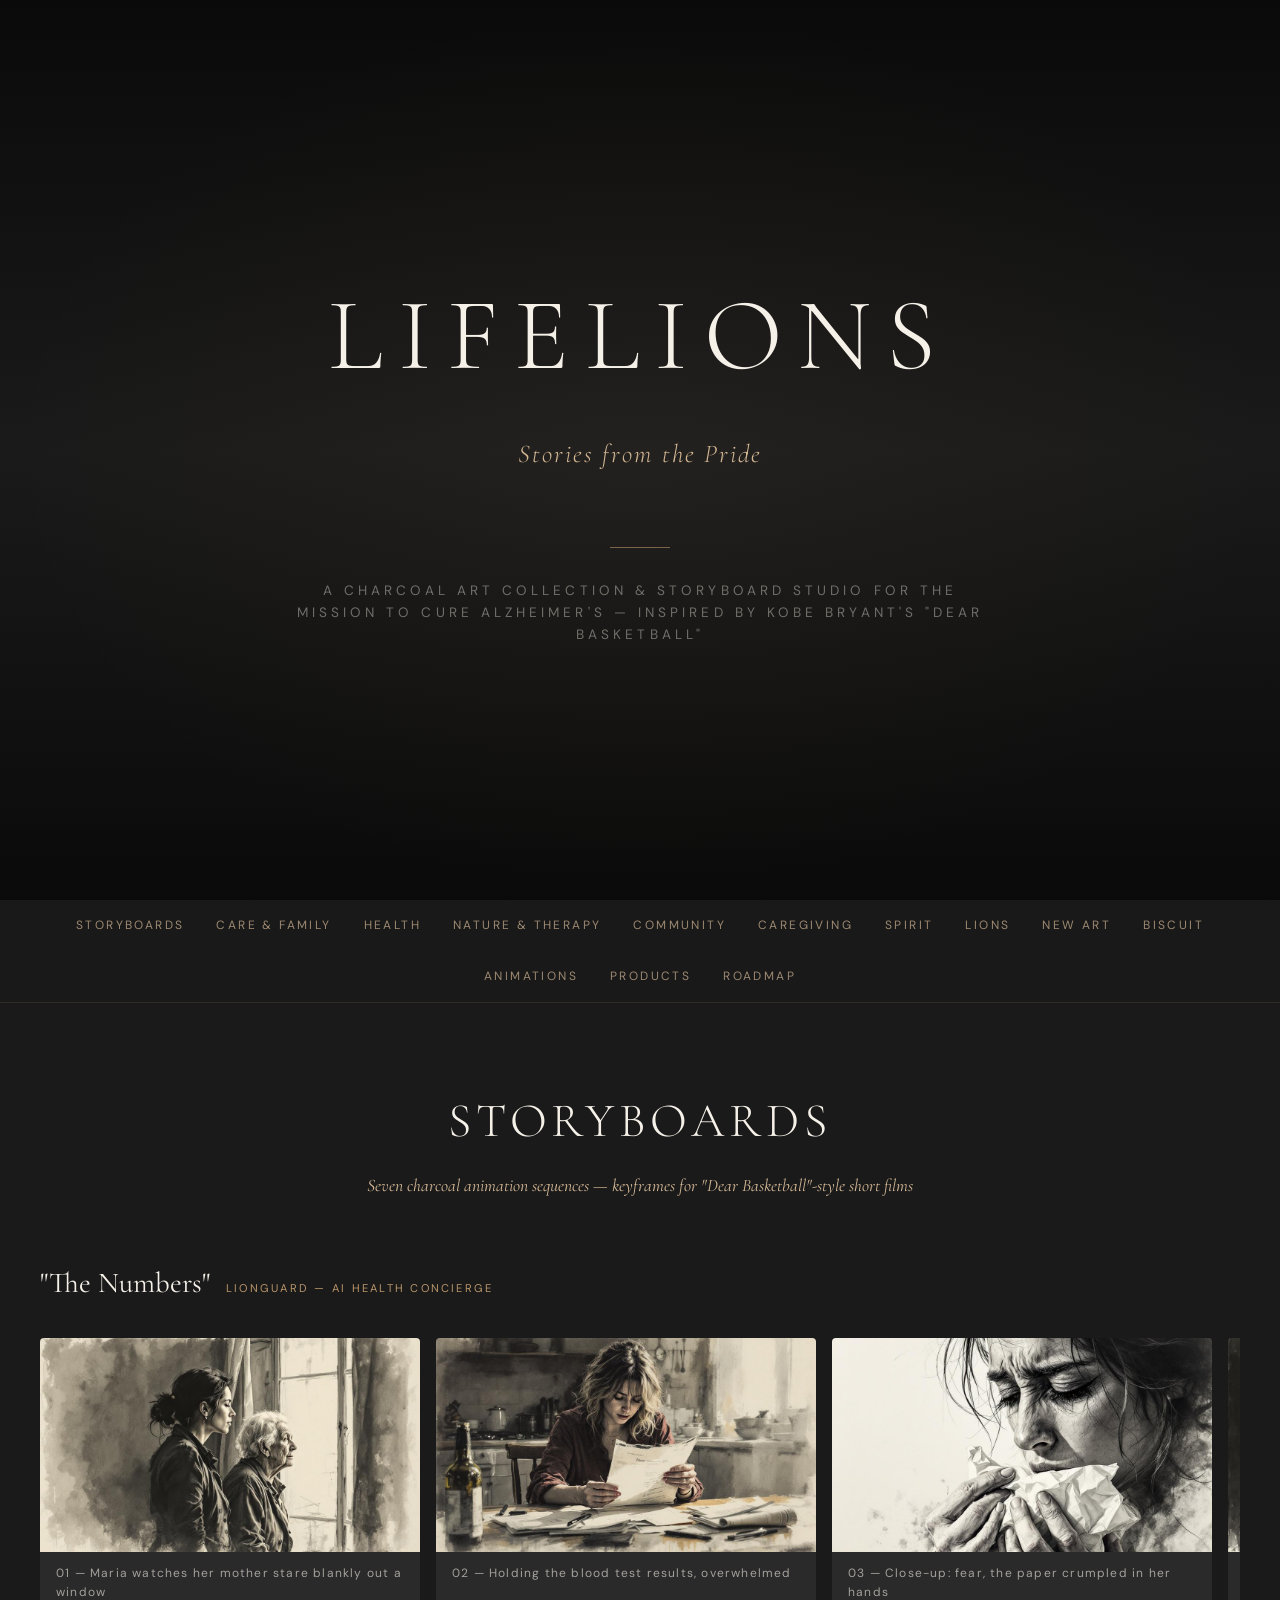
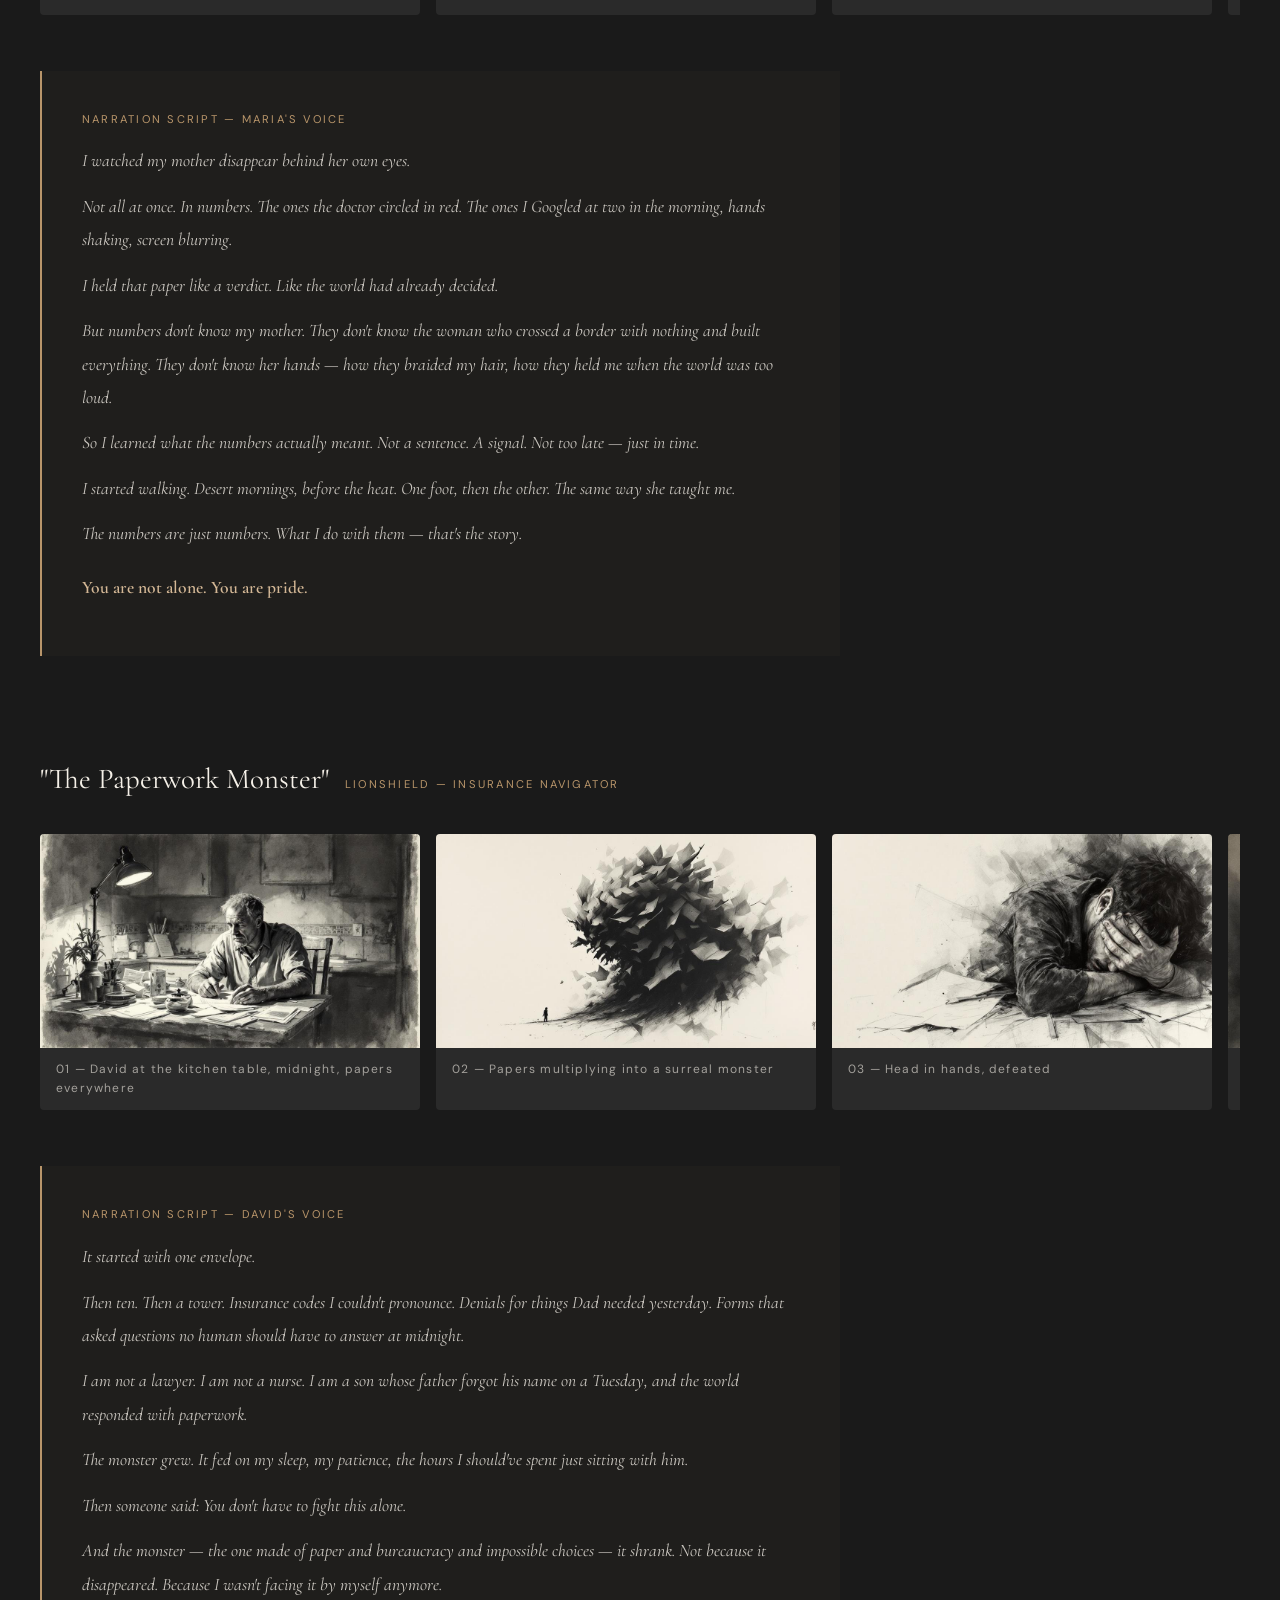
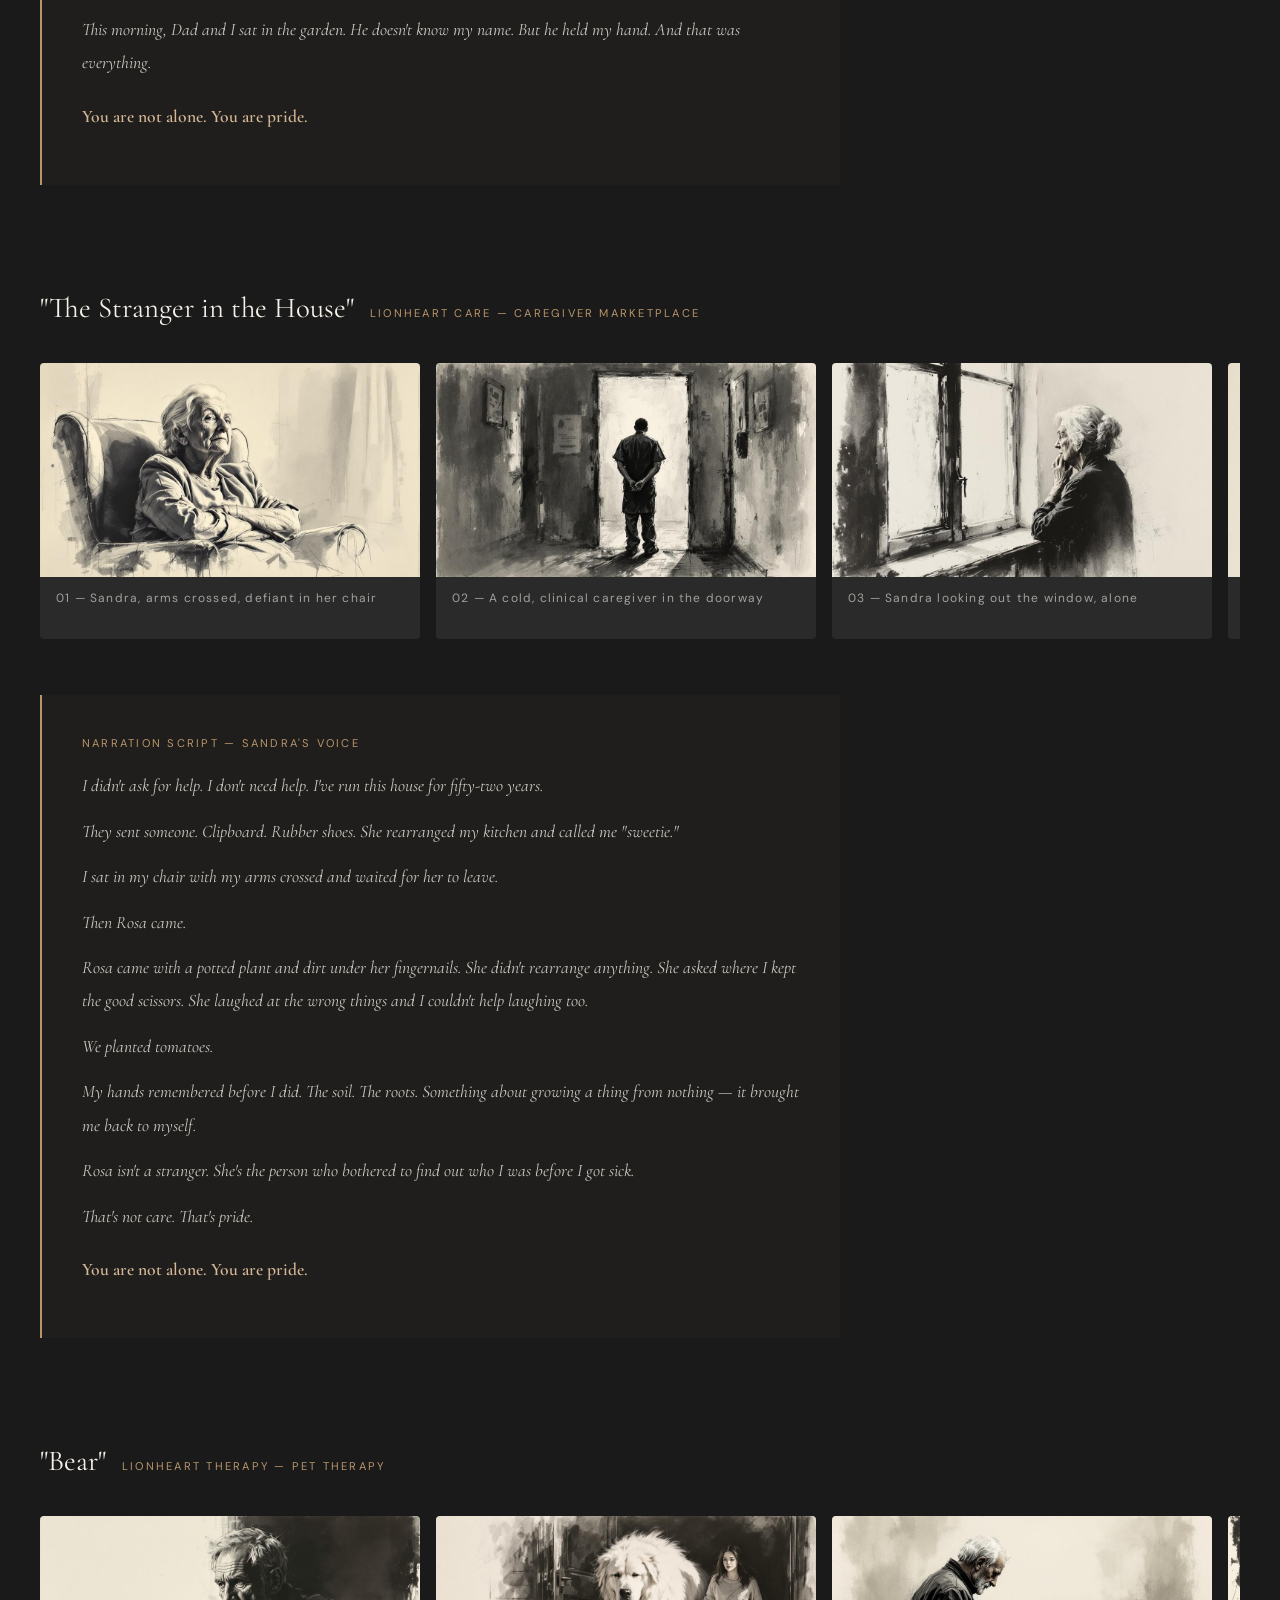
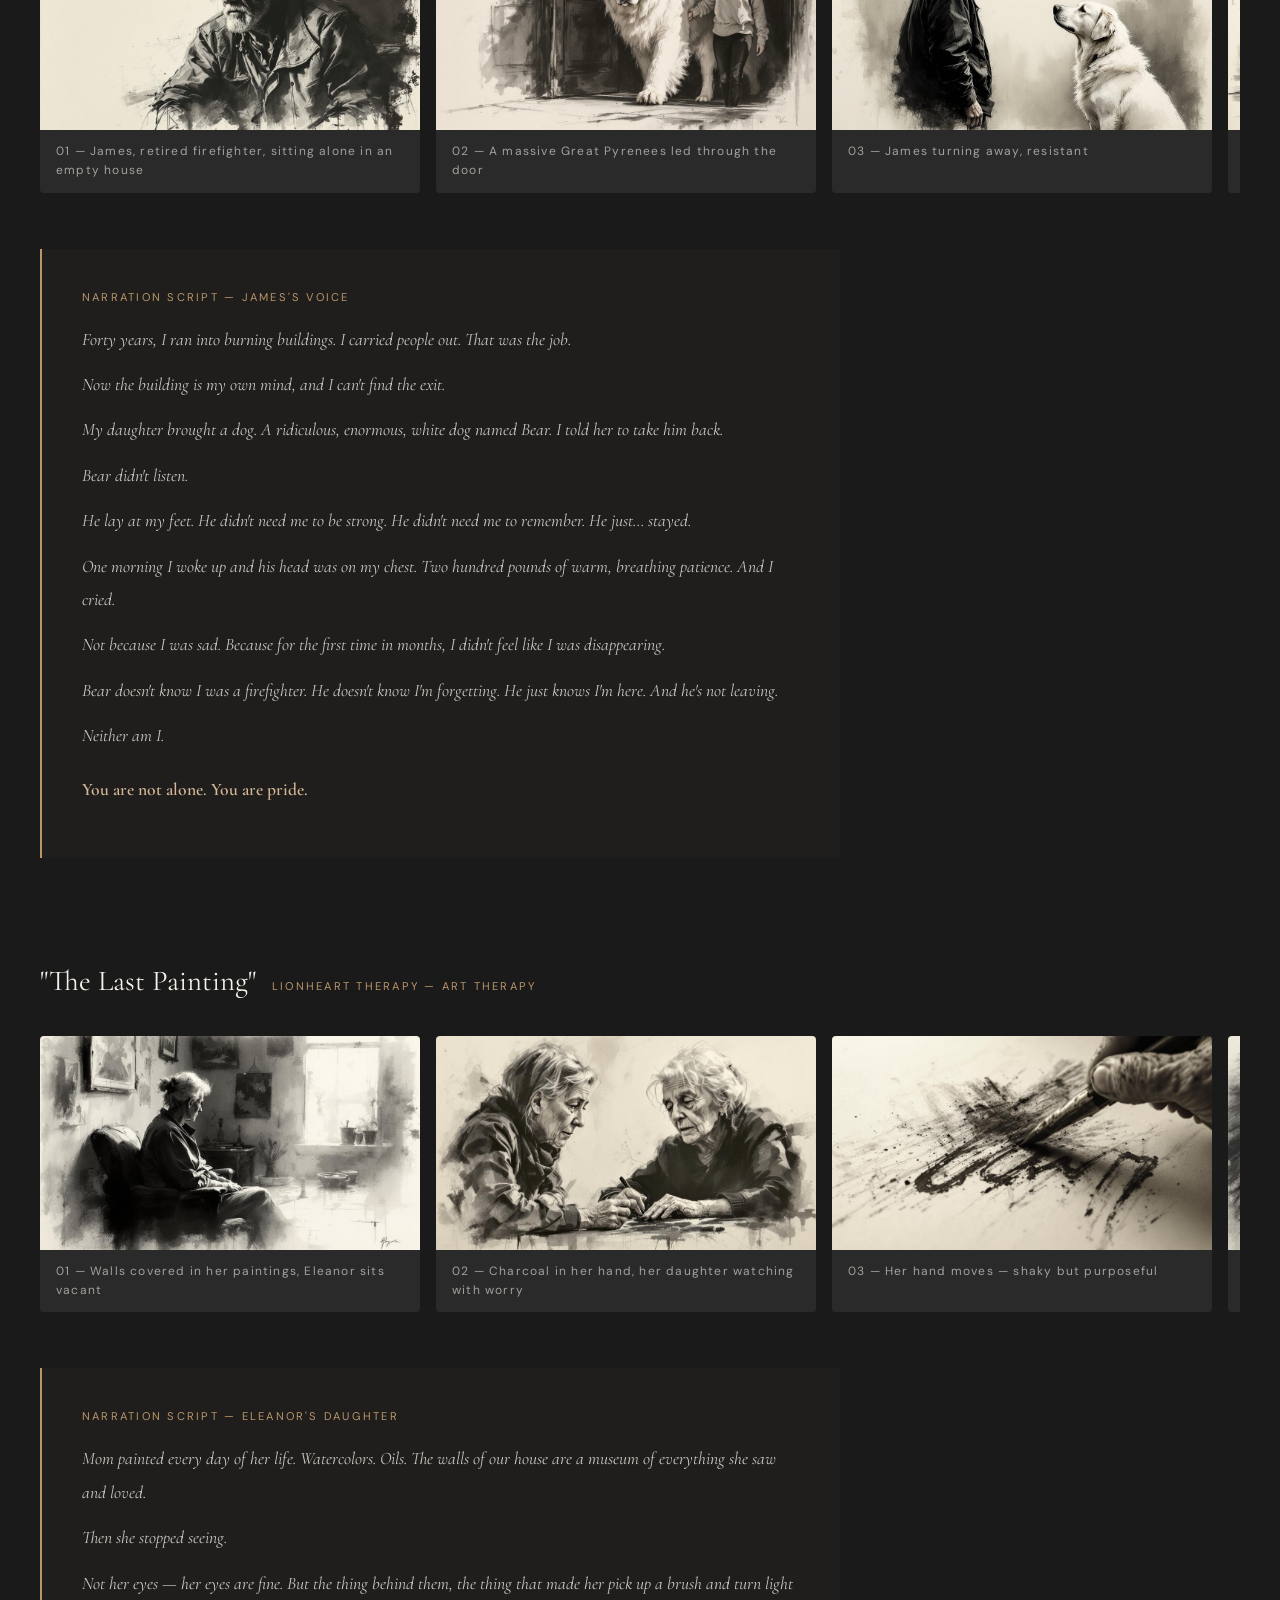
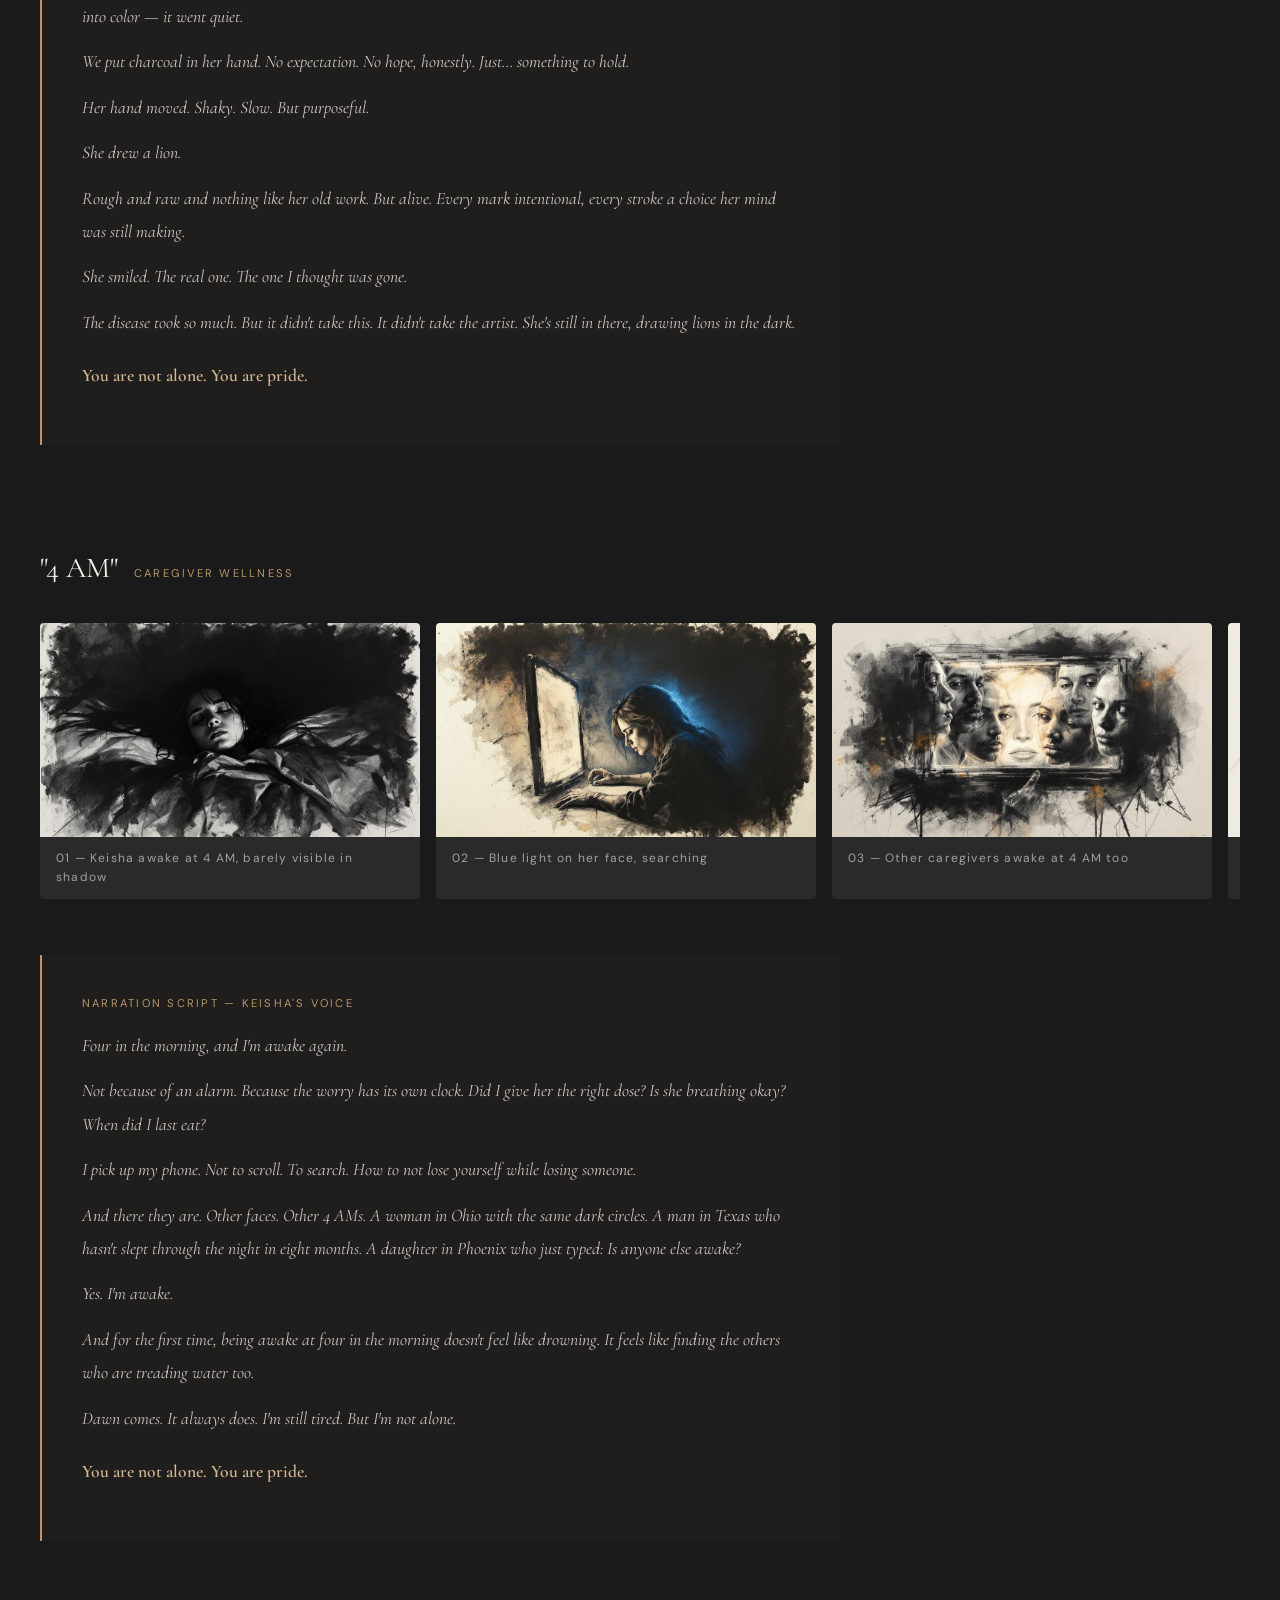
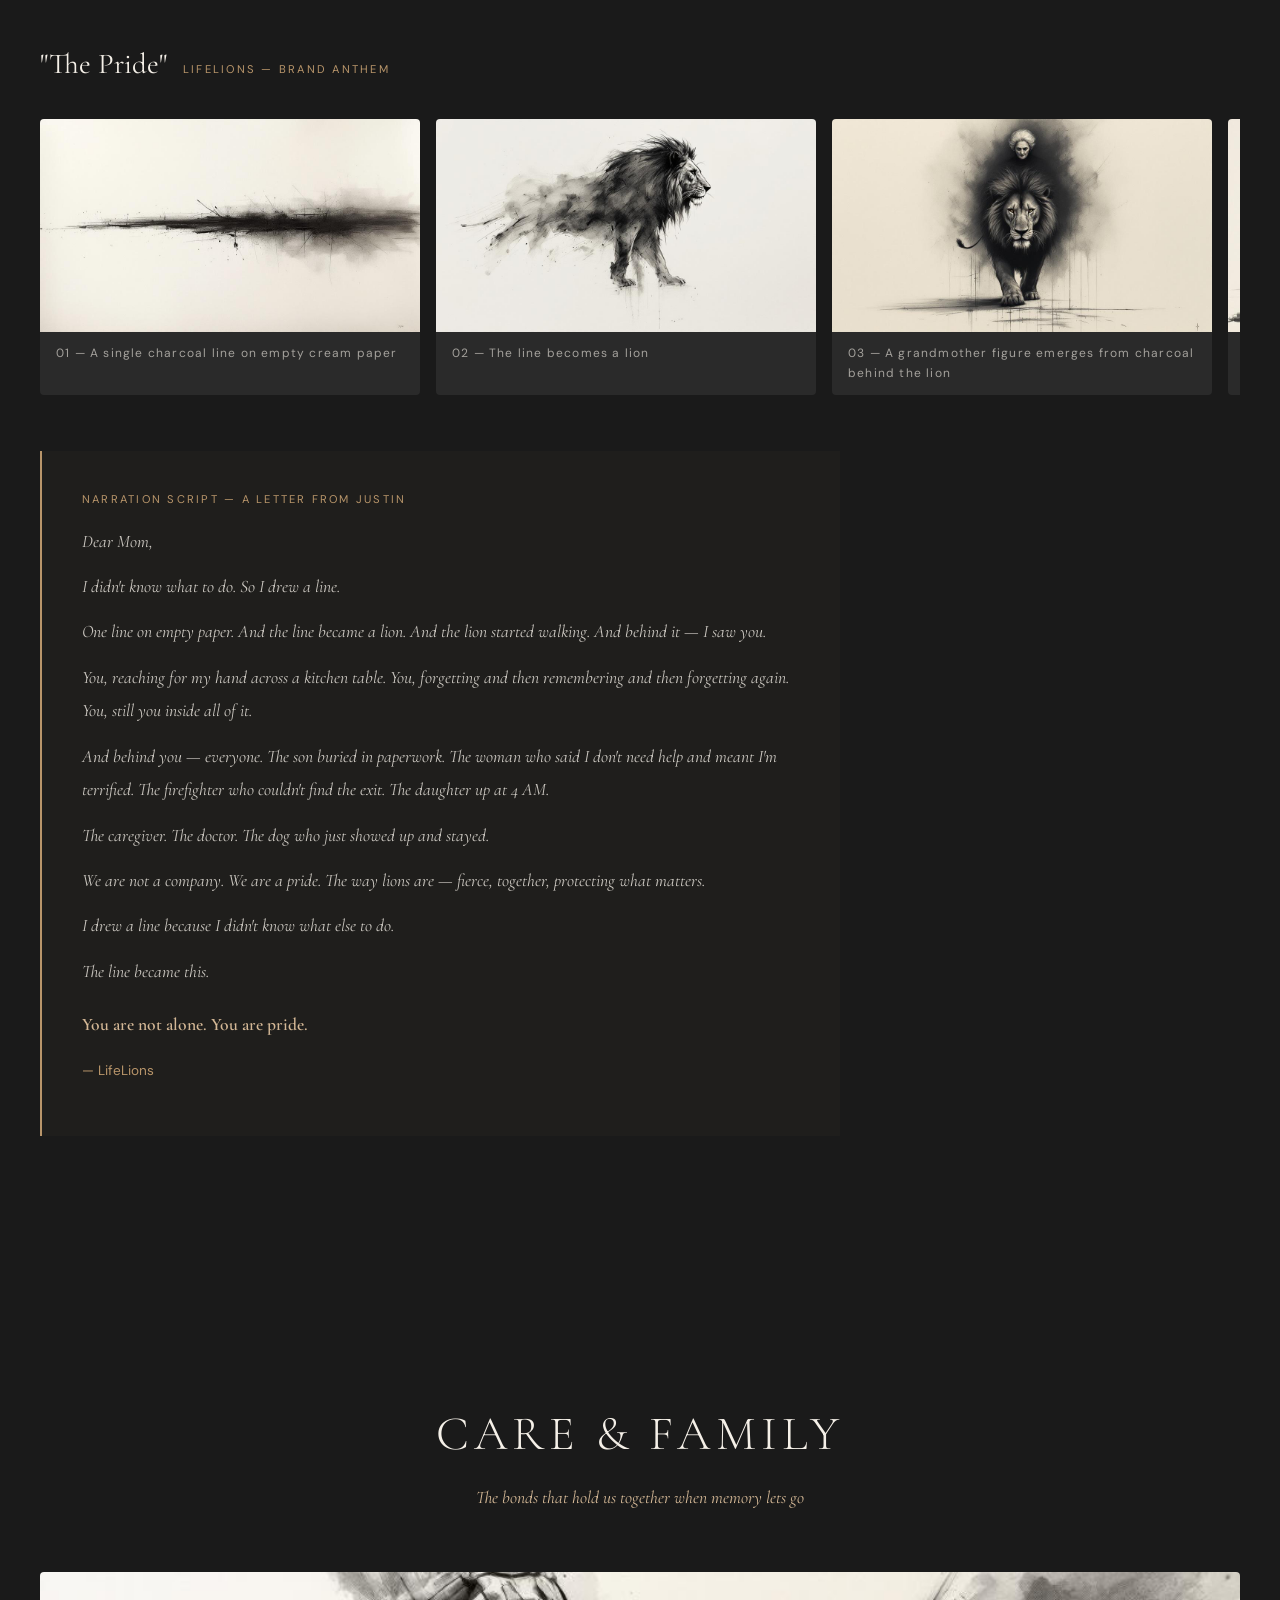
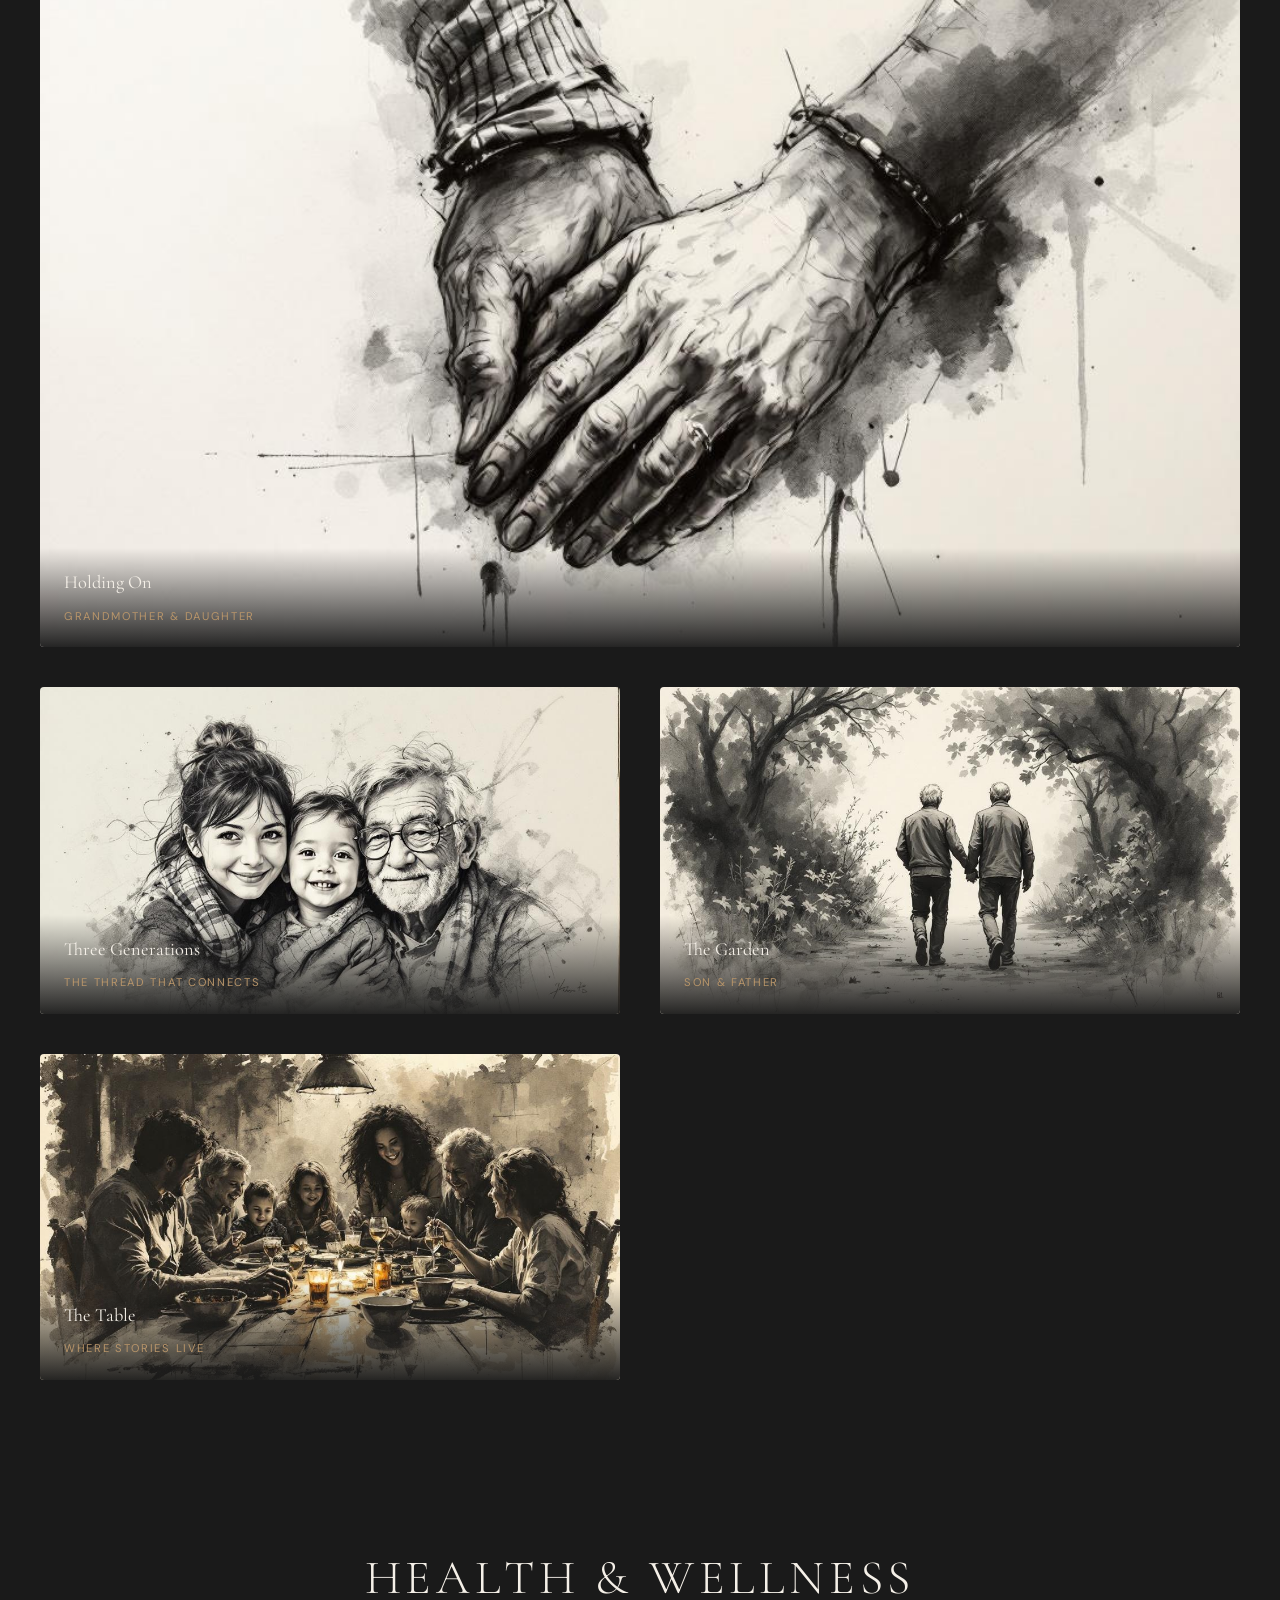
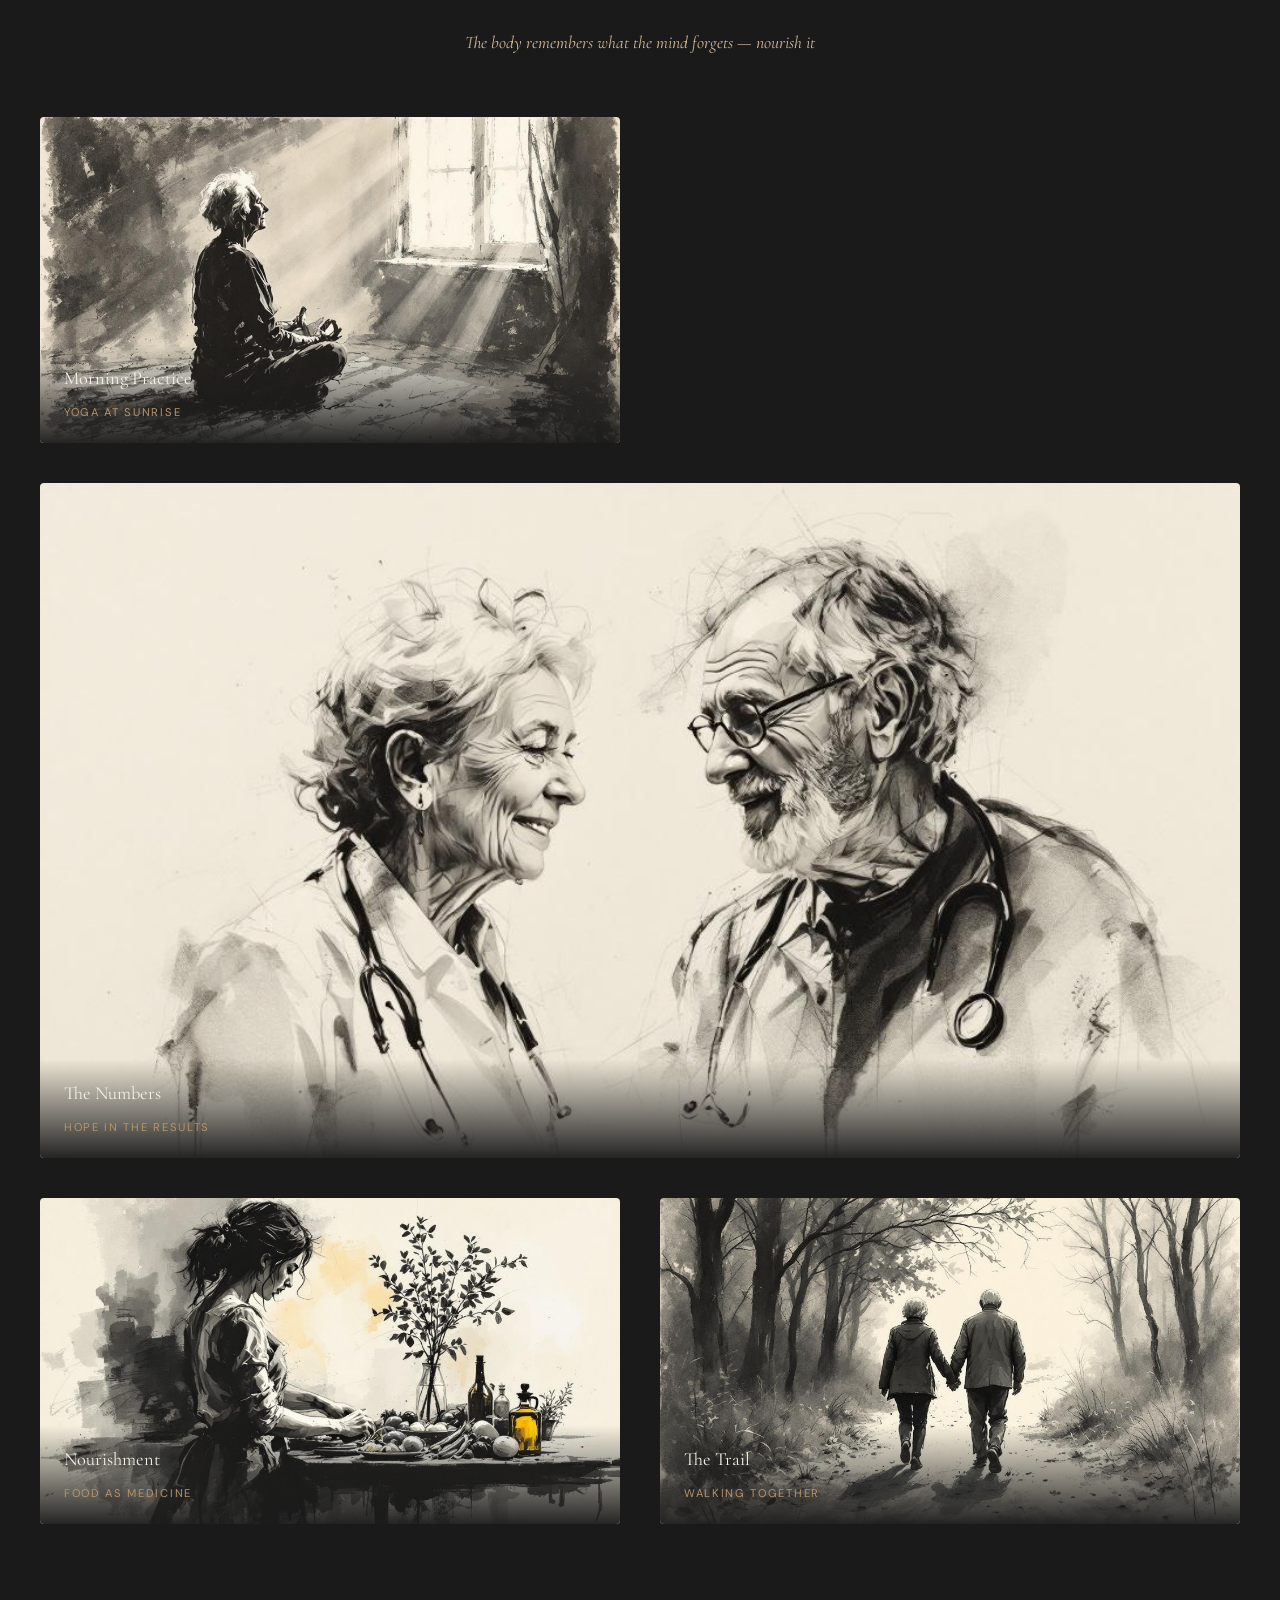
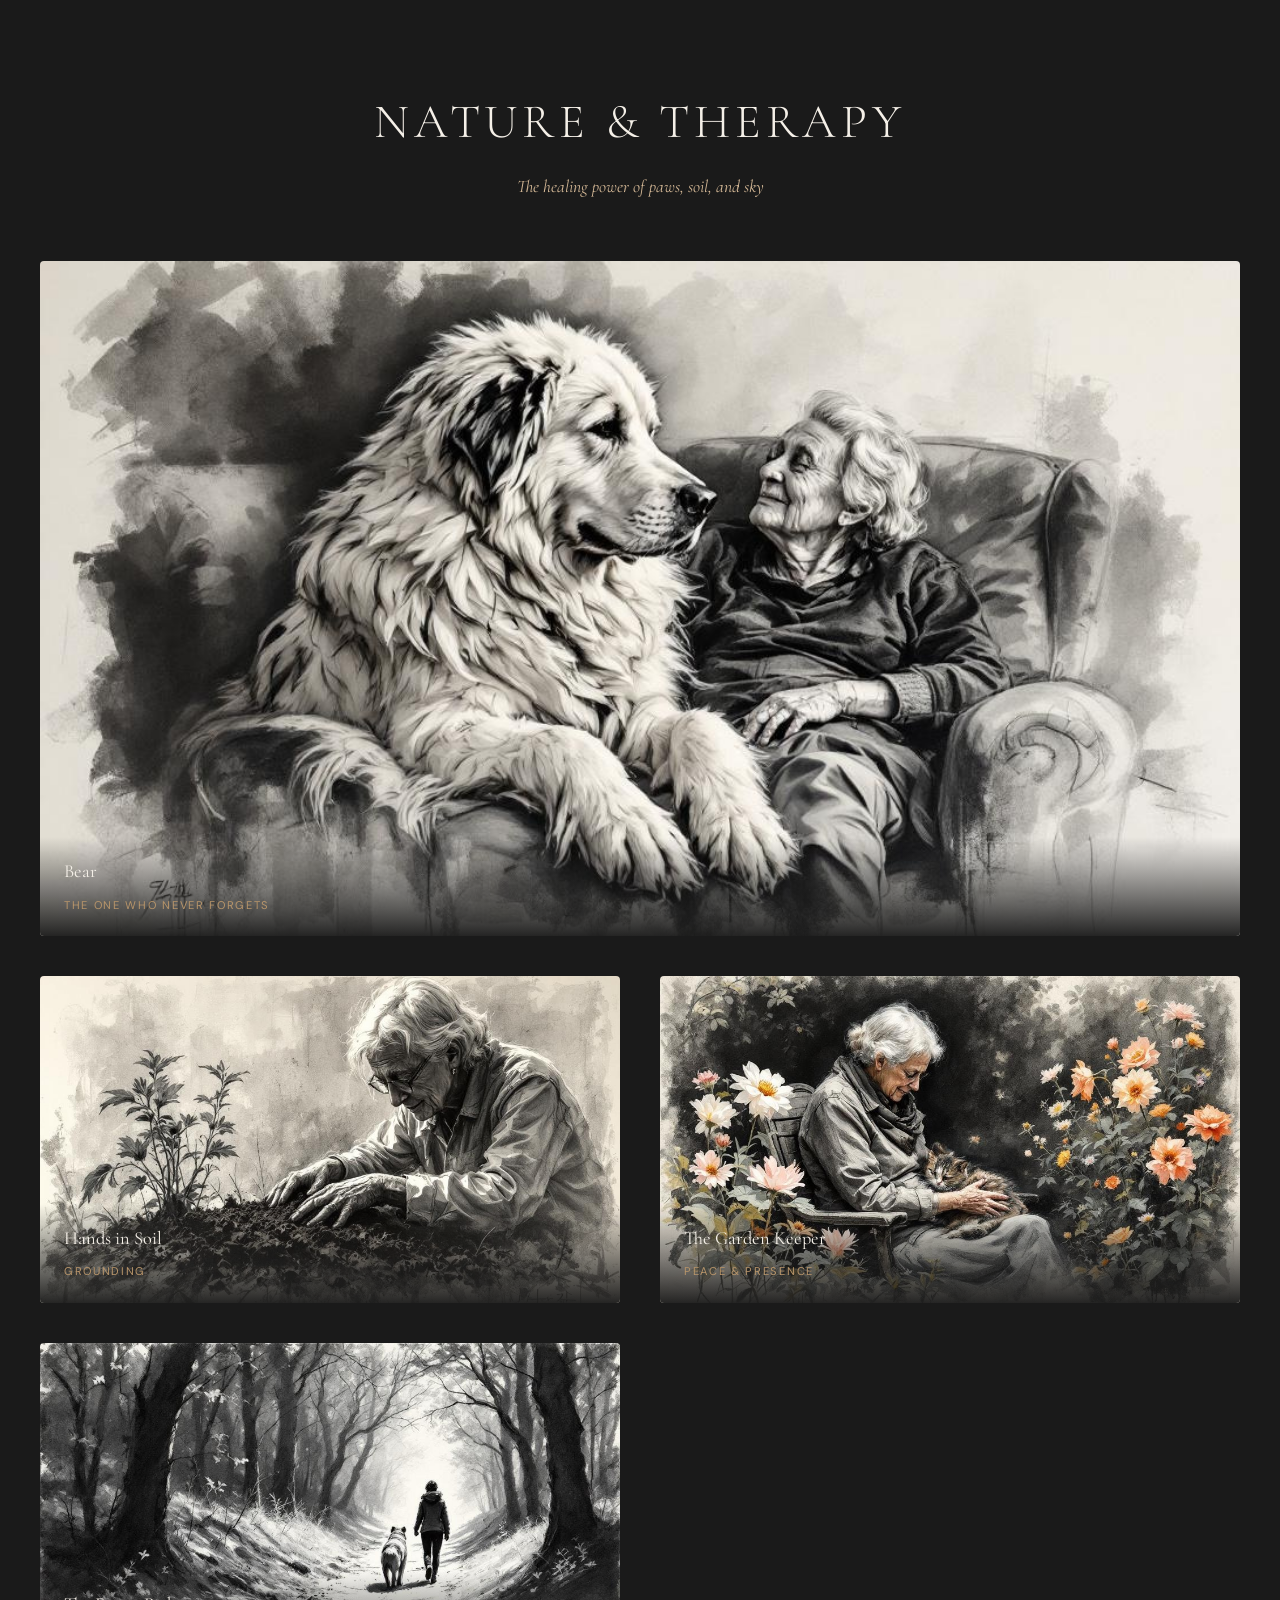
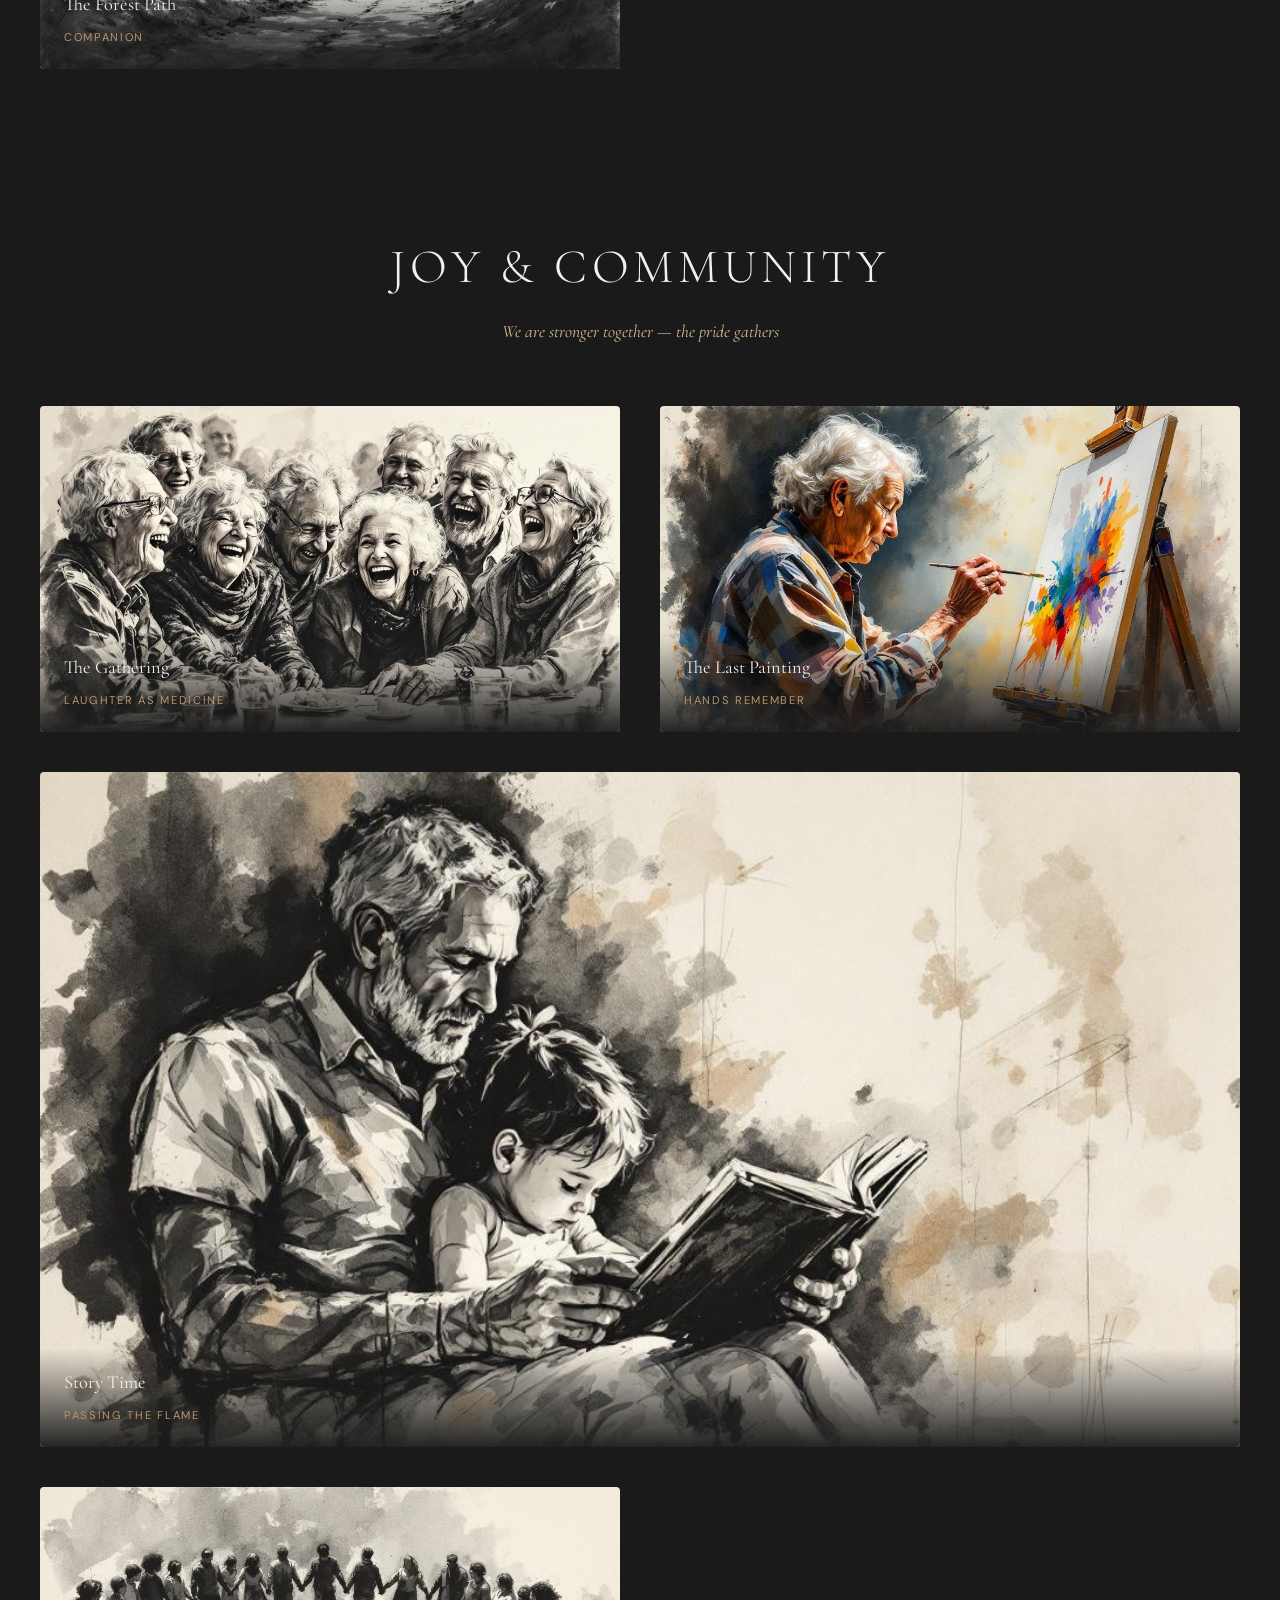
==== gallery.html @ ee052f76 "Add gallery page with charcoal art collection, link from nav as 'Our Story'" ====
<!DOCTYPE html>
<html lang="en">
<head>
<meta charset="UTF-8">
<meta name="viewport" content="width=device-width, initial-scale=1.0">
<title>LifeLions — Charcoal Art Gallery & Storyboards</title>
<link href="https://fonts.googleapis.com/css2?family=Cormorant+Garamond:ital,wght@0,300;0,400;0,600;1,300;1,400&family=DM+Sans:wght@300;400;500;600&display=swap" rel="stylesheet">
<style>
:root {
  --cream: #F5F0E8;
  --charcoal: #2A2A2A;
  --warm-black: #1A1A1A;
  --gold: #B8956A;
  --gold-light: #D4B896;
  --paper: #FAF6F0;
}

* { margin: 0; padding: 0; box-sizing: border-box; }

body {
  background: var(--warm-black);
  color: var(--cream);
  font-family: 'DM Sans', sans-serif;
  line-height: 1.6;
}

/* HERO */
.hero {
  min-height: 100vh;
  display: flex;
  flex-direction: column;
  justify-content: center;
  align-items: center;
  text-align: center;
  padding: 60px 40px;
  background: linear-gradient(180deg, #0A0A0A 0%, #1A1A1A 50%, #0A0A0A 100%);
  position: relative;
}

.hero::before {
  content: '';
  position: absolute;
  top: 0; left: 0; right: 0; bottom: 0;
  background: radial-gradient(ellipse at center, rgba(184,149,106,0.06) 0%, transparent 70%);
}

.hero h1 {
  font-family: 'Cormorant Garamond', serif;
  font-weight: 300;
  font-size: clamp(3rem, 8vw, 7rem);
  letter-spacing: 0.15em;
  text-transform: uppercase;
  color: var(--cream);
  margin-bottom: 16px;
  position: relative;
}

.hero .subtitle {
  font-family: 'Cormorant Garamond', serif;
  font-weight: 300;
  font-style: italic;
  font-size: clamp(1.1rem, 2.5vw, 1.6rem);
  color: var(--gold-light);
  letter-spacing: 0.08em;
  margin-bottom: 40px;
}

.hero .tagline {
  font-size: 0.85rem;
  letter-spacing: 0.3em;
  text-transform: uppercase;
  color: rgba(245,240,232,0.4);
  max-width: 700px;
}

.divider {
  width: 60px;
  height: 1px;
  background: var(--gold);
  margin: 32px auto;
  opacity: 0.6;
}

/* NAVIGATION */
nav {
  position: sticky;
  top: 0;
  z-index: 100;
  background: rgba(26,26,26,0.95);
  backdrop-filter: blur(12px);
  border-bottom: 1px solid rgba(184,149,106,0.15);
  padding: 16px 40px;
  display: flex;
  justify-content: center;
  gap: 32px;
  flex-wrap: wrap;
}

nav a {
  color: var(--gold-light);
  text-decoration: none;
  font-size: 0.75rem;
  letter-spacing: 0.2em;
  text-transform: uppercase;
  opacity: 0.7;
  transition: opacity 0.3s;
}

nav a:hover { opacity: 1; }

/* SECTIONS */
.section {
  padding: 80px 40px;
  max-width: 1400px;
  margin: 0 auto;
}

.section-header {
  text-align: center;
  margin-bottom: 60px;
}

.section-header h2 {
  font-family: 'Cormorant Garamond', serif;
  font-weight: 300;
  font-size: clamp(1.8rem, 4vw, 3rem);
  letter-spacing: 0.1em;
  text-transform: uppercase;
  color: var(--cream);
  margin-bottom: 12px;
}

.section-header p {
  font-family: 'Cormorant Garamond', serif;
  font-style: italic;
  font-size: 1.1rem;
  color: var(--gold-light);
  max-width: 600px;
  margin: 0 auto;
}

/* GALLERY GRID */
.gallery {
  display: grid;
  grid-template-columns: repeat(auto-fill, minmax(400px, 1fr));
  gap: 40px;
}

.gallery-item {
  position: relative;
  overflow: hidden;
  border-radius: 4px;
  background: var(--charcoal);
  transition: transform 0.4s ease;
  cursor: pointer;
}

.gallery-item:hover { transform: scale(1.02); }

.gallery-item img {
  width: 100%;
  display: block;
  transition: opacity 0.4s;
}

.gallery-item .caption {
  padding: 20px 24px;
  background: linear-gradient(180deg, transparent 0%, rgba(26,26,26,0.95) 100%);
  position: absolute;
  bottom: 0;
  left: 0;
  right: 0;
}

.gallery-item .caption h3 {
  font-family: 'Cormorant Garamond', serif;
  font-weight: 400;
  font-size: 1.15rem;
  color: var(--cream);
  margin-bottom: 4px;
}

.gallery-item .caption span {
  font-size: 0.7rem;
  letter-spacing: 0.15em;
  text-transform: uppercase;
  color: var(--gold);
}

.gallery-featured { grid-column: span 2; }

@media (max-width: 900px) {
  .gallery { grid-template-columns: 1fr; }
  .gallery-featured { grid-column: span 1; }
}

/* STORYBOARD SECTION */
.storyboard {
  margin-bottom: 100px;
}

.storyboard-title {
  display: flex;
  align-items: baseline;
  gap: 16px;
  margin-bottom: 8px;
}

.storyboard-title h3 {
  font-family: 'Cormorant Garamond', serif;
  font-weight: 400;
  font-size: 1.8rem;
  color: var(--cream);
}

.storyboard-title .product-tag {
  font-size: 0.7rem;
  letter-spacing: 0.2em;
  text-transform: uppercase;
  color: var(--gold);
}

.storyboard-strip {
  display: flex;
  gap: 16px;
  overflow-x: auto;
  padding: 24px 0;
  scroll-snap-type: x mandatory;
  -webkit-overflow-scrolling: touch;
  scrollbar-width: thin;
  scrollbar-color: var(--gold) transparent;
}

.storyboard-strip::-webkit-scrollbar { height: 4px; }
.storyboard-strip::-webkit-scrollbar-track { background: transparent; }
.storyboard-strip::-webkit-scrollbar-thumb { background: var(--gold); border-radius: 2px; }

.storyboard-frame {
  flex: 0 0 auto;
  width: 380px;
  scroll-snap-align: start;
  border-radius: 4px;
  overflow: hidden;
  background: var(--charcoal);
  cursor: pointer;
  transition: transform 0.3s;
}

.storyboard-frame:hover { transform: scale(1.03); }

.storyboard-frame img {
  width: 100%;
  display: block;
}

.storyboard-frame .frame-label {
  padding: 12px 16px;
  font-size: 0.75rem;
  color: rgba(245,240,232,0.6);
  letter-spacing: 0.1em;
}

.narration {
  margin-top: 32px;
  padding: 40px;
  border-left: 2px solid var(--gold);
  background: rgba(184,149,106,0.03);
  max-width: 800px;
}

.narration .narration-label {
  font-size: 0.7rem;
  letter-spacing: 0.2em;
  text-transform: uppercase;
  color: var(--gold);
  margin-bottom: 16px;
  display: block;
}

.narration p {
  font-family: 'Cormorant Garamond', serif;
  font-style: italic;
  font-size: 1.1rem;
  color: rgba(245,240,232,0.8);
  line-height: 1.9;
  margin-bottom: 12px;
}

.narration .tagline-end {
  font-style: normal;
  font-weight: 600;
  color: var(--gold-light);
  margin-top: 20px;
}

/* STORIES (original) */
.stories {
  display: grid;
  gap: 60px;
  max-width: 800px;
  margin: 0 auto;
}

.story {
  padding: 40px;
  border-left: 2px solid var(--gold);
  background: rgba(184,149,106,0.03);
}

.story h3 {
  font-family: 'Cormorant Garamond', serif;
  font-weight: 400;
  font-size: 1.5rem;
  color: var(--cream);
  margin-bottom: 4px;
}

.story .product-tag {
  font-size: 0.7rem;
  letter-spacing: 0.2em;
  text-transform: uppercase;
  color: var(--gold);
  margin-bottom: 16px;
  display: block;
}

.story p {
  color: rgba(245,240,232,0.75);
  font-size: 0.95rem;
  line-height: 1.8;
}

.story .arc {
  margin-top: 16px;
  font-family: 'Cormorant Garamond', serif;
  font-style: italic;
  color: var(--gold-light);
  font-size: 0.9rem;
}

/* PRODUCTS */
.products {
  display: grid;
  grid-template-columns: repeat(auto-fill, minmax(320px, 1fr));
  gap: 32px;
}

.product-card {
  padding: 32px;
  border: 1px solid rgba(184,149,106,0.15);
  border-radius: 4px;
  background: rgba(184,149,106,0.03);
  transition: border-color 0.3s;
}

.product-card:hover { border-color: rgba(184,149,106,0.4); }

.product-card h3 {
  font-family: 'Cormorant Garamond', serif;
  font-weight: 400;
  font-size: 1.3rem;
  color: var(--cream);
  margin-bottom: 4px;
}

.product-card .tagline {
  font-family: 'Cormorant Garamond', serif;
  font-style: italic;
  color: var(--gold-light);
  font-size: 0.9rem;
  margin-bottom: 16px;
}

.product-card p {
  color: rgba(245,240,232,0.65);
  font-size: 0.85rem;
  line-height: 1.7;
}

/* ROADMAP */
.roadmap { max-width: 800px; margin: 0 auto; }

.phase {
  padding: 32px 0 32px 40px;
  border-left: 2px solid rgba(184,149,106,0.2);
  position: relative;
  margin-bottom: 20px;
}

.phase::before {
  content: '';
  width: 12px; height: 12px;
  background: var(--gold);
  border-radius: 50%;
  position: absolute;
  left: -7px; top: 36px;
}

.phase h3 {
  font-family: 'Cormorant Garamond', serif;
  font-weight: 400;
  font-size: 1.4rem;
  color: var(--cream);
  margin-bottom: 4px;
}

.phase .timeline {
  font-size: 0.7rem;
  letter-spacing: 0.2em;
  text-transform: uppercase;
  color: var(--gold);
  margin-bottom: 16px;
}

.phase ul { list-style: none; padding: 0; }

.phase li {
  color: rgba(245,240,232,0.65);
  font-size: 0.9rem;
  padding: 4px 0 4px 16px;
  position: relative;
}

.phase li::before {
  content: '—';
  position: absolute;
  left: 0;
  color: var(--gold);
  opacity: 0.5;
}

/* DOCS */
.docs-grid {
  display: grid;
  grid-template-columns: repeat(auto-fill, minmax(300px, 1fr));
  gap: 24px;
}

.doc-card {
  padding: 24px;
  border: 1px solid rgba(184,149,106,0.12);
  border-radius: 4px;
  background: rgba(184,149,106,0.02);
}

.doc-card h4 {
  font-family: 'Cormorant Garamond', serif;
  font-size: 1.1rem;
  color: var(--cream);
  margin-bottom: 4px;
}

.doc-card .size {
  font-size: 0.7rem;
  color: var(--gold);
  letter-spacing: 0.1em;
  margin-bottom: 8px;
}

.doc-card p {
  font-size: 0.8rem;
  color: rgba(245,240,232,0.55);
  line-height: 1.6;
}

/* LIGHTBOX */
.lightbox {
  display: none;
  position: fixed;
  top: 0; left: 0; right: 0; bottom: 0;
  background: rgba(0,0,0,0.95);
  z-index: 1000;
  justify-content: center;
  align-items: center;
  cursor: pointer;
}

.lightbox.active { display: flex; }

.lightbox img {
  max-width: 90vw;
  max-height: 90vh;
  object-fit: contain;
}

.lightbox .lb-caption {
  position: fixed;
  bottom: 32px;
  left: 0; right: 0;
  text-align: center;
  font-family: 'Cormorant Garamond', serif;
  font-style: italic;
  font-size: 1.1rem;
  color: var(--gold-light);
}

.lightbox .lb-nav {
  position: fixed;
  top: 50%;
  transform: translateY(-50%);
  font-size: 2rem;
  color: var(--cream);
  opacity: 0.5;
  cursor: pointer;
  padding: 20px;
  user-select: none;
  transition: opacity 0.3s;
}

.lightbox .lb-nav:hover { opacity: 1; }
.lightbox .lb-prev { left: 20px; }
.lightbox .lb-next { right: 20px; }
.lightbox .lb-close {
  position: fixed;
  top: 20px; right: 30px;
  font-size: 2rem;
  color: var(--cream);
  opacity: 0.5;
  cursor: pointer;
  transition: opacity 0.3s;
}
.lightbox .lb-close:hover { opacity: 1; }

/* FOOTER */
footer {
  text-align: center;
  padding: 80px 40px;
  border-top: 1px solid rgba(184,149,106,0.1);
}

footer .lion { font-size: 3rem; margin-bottom: 16px; }

footer p {
  font-family: 'Cormorant Garamond', serif;
  font-style: italic;
  font-size: 1.1rem;
  color: var(--gold-light);
  max-width: 500px;
  margin: 0 auto;
}

footer .copyright {
  margin-top: 24px;
  font-size: 0.7rem;
  color: rgba(245,240,232,0.3);
  letter-spacing: 0.15em;
  font-style: normal;
  font-family: 'DM Sans', sans-serif;
}
</style>
</head>
<body>

<!-- HERO -->
<div class="hero">
  <h1>LifeLions</h1>
  <div class="subtitle">Stories from the Pride</div>
  <div class="divider"></div>
  <div class="tagline">A charcoal art collection &amp; storyboard studio for the mission to cure Alzheimer's — inspired by Kobe Bryant's "Dear Basketball"</div>
</div>

<!-- NAVIGATION -->
<nav>
  <a href="#storyboards">Storyboards</a>
  <a href="#gallery-care">Care & Family</a>
  <a href="#gallery-health">Health</a>
  <a href="#gallery-nature">Nature & Therapy</a>
  <a href="#gallery-community">Community</a>
  <a href="#gallery-caregiving">Caregiving</a>
  <a href="#gallery-spirit">Spirit</a>
  <a href="#gallery-lions">Lions</a>
  <a href="#gallery-new">New Art</a>
  <a href="#biscuit">Biscuit</a>
  <a href="#animations">Animations</a>
  <a href="#products">Products</a>
  <a href="#roadmap">Roadmap</a>
</nav>

<!-- ═══════════════════════════════════════════════ -->
<!-- STORYBOARDS -->
<!-- ═══════════════════════════════════════════════ -->
<div class="section" id="storyboards">
  <div class="section-header">
    <h2>Storyboards</h2>
    <p>Seven charcoal animation sequences — keyframes for "Dear Basketball"-style short films</p>
  </div>

  <!-- Story 1: The Numbers -->
  <div class="storyboard">
    <div class="storyboard-title">
      <h3>"The Numbers"</h3>
      <span class="product-tag">LionGuard — AI Health Concierge</span>
    </div>
    <div class="storyboard-strip">
      <div class="storyboard-frame" onclick="openLightbox(25)">
        <img src="art/storyboards/01-the-numbers/frame-01.jpg" loading="lazy" alt="Maria watching her mother">
        <div class="frame-label">01 — Maria watches her mother stare blankly out a window</div>
      </div>
      <div class="storyboard-frame" onclick="openLightbox(26)">
        <img src="art/storyboards/01-the-numbers/frame-02.jpg" loading="lazy" alt="Maria with test results">
        <div class="frame-label">02 — Holding the blood test results, overwhelmed</div>
      </div>
      <div class="storyboard-frame" onclick="openLightbox(27)">
        <img src="art/storyboards/01-the-numbers/frame-03.jpg" loading="lazy" alt="Maria's fear">
        <div class="frame-label">03 — Close-up: fear, the paper crumpled in her hands</div>
      </div>
      <div class="storyboard-frame" onclick="openLightbox(28)">
        <img src="art/storyboards/01-the-numbers/frame-04.jpg" loading="lazy" alt="Light breaking through">
        <div class="frame-label">04 — Hands holding a phone — clarity emerging, light breaking through</div>
      </div>
      <div class="storyboard-frame" onclick="openLightbox(29)">
        <img src="art/storyboards/01-the-numbers/frame-05.jpg" loading="lazy" alt="Understanding">
        <div class="frame-label">05 — Fear transforms to understanding, a subtle smile</div>
      </div>
      <div class="storyboard-frame" onclick="openLightbox(30)">
        <img src="art/storyboards/01-the-numbers/frame-06.jpg" loading="lazy" alt="Desert sunrise hike">
        <div class="frame-label">06 — Hiking the Arizona desert at sunrise, strong and determined</div>
      </div>
    </div>
    <div class="narration">
      <span class="narration-label">Narration Script — Maria's Voice</span>
      <p>I watched my mother disappear behind her own eyes.</p>
      <p>Not all at once. In numbers. The ones the doctor circled in red. The ones I Googled at two in the morning, hands shaking, screen blurring.</p>
      <p>I held that paper like a verdict. Like the world had already decided.</p>
      <p>But numbers don't know my mother. They don't know the woman who crossed a border with nothing and built everything. They don't know her hands — how they braided my hair, how they held me when the world was too loud.</p>
      <p>So I learned what the numbers actually meant. Not a sentence. A signal. Not too late — just <em>in time.</em></p>
      <p>I started walking. Desert mornings, before the heat. One foot, then the other. The same way she taught me.</p>
      <p>The numbers are just numbers. What I do with them — that's the story.</p>
      <p class="tagline-end">You are not alone. You are pride.</p>
    </div>
  </div>

  <!-- Story 2: Paperwork Monster -->
  <div class="storyboard">
    <div class="storyboard-title">
      <h3>"The Paperwork Monster"</h3>
      <span class="product-tag">LionShield — Insurance Navigator</span>
    </div>
    <div class="storyboard-strip">
      <div class="storyboard-frame" onclick="openLightbox(31)">
        <img src="art/storyboards/02-paperwork-monster/frame-01.jpg" loading="lazy" alt="David at table">
        <div class="frame-label">01 — David at the kitchen table, midnight, papers everywhere</div>
      </div>
      <div class="storyboard-frame" onclick="openLightbox(32)">
        <img src="art/storyboards/02-paperwork-monster/frame-02.jpg" loading="lazy" alt="Paper monster">
        <div class="frame-label">02 — Papers multiplying into a surreal monster</div>
      </div>
      <div class="storyboard-frame" onclick="openLightbox(33)">
        <img src="art/storyboards/02-paperwork-monster/frame-03.jpg" loading="lazy" alt="David defeated">
        <div class="frame-label">03 — Head in hands, defeated</div>
      </div>
      <div class="storyboard-frame" onclick="openLightbox(34)">
        <img src="art/storyboards/02-paperwork-monster/frame-04.jpg" loading="lazy" alt="Golden shield">
        <div class="frame-label">04 — A golden shield dissolves the paper monster</div>
      </div>
      <div class="storyboard-frame" onclick="openLightbox(35)">
        <img src="art/storyboards/02-paperwork-monster/frame-05.jpg" loading="lazy" alt="Garden peace">
        <div class="frame-label">05 — Morning — David and his father in the garden, peaceful</div>
      </div>
      <div class="storyboard-frame" onclick="openLightbox(36)">
        <img src="art/storyboards/02-paperwork-monster/frame-06.jpg" loading="lazy" alt="Hands together">
        <div class="frame-label">06 — Their hands together. He can't remember, but he feels the love.</div>
      </div>
    </div>
    <div class="narration">
      <span class="narration-label">Narration Script — David's Voice</span>
      <p>It started with one envelope.</p>
      <p>Then ten. Then a tower. Insurance codes I couldn't pronounce. Denials for things Dad needed yesterday. Forms that asked questions no human should have to answer at midnight.</p>
      <p>I am not a lawyer. I am not a nurse. I am a son whose father forgot his name on a Tuesday, and the world responded with paperwork.</p>
      <p>The monster grew. It fed on my sleep, my patience, the hours I should've spent just sitting with him.</p>
      <p>Then someone said: <em>You don't have to fight this alone.</em></p>
      <p>And the monster — the one made of paper and bureaucracy and impossible choices — it shrank. Not because it disappeared. Because I wasn't facing it by myself anymore.</p>
      <p>This morning, Dad and I sat in the garden. He doesn't know my name. But he held my hand. And that was everything.</p>
      <p class="tagline-end">You are not alone. You are pride.</p>
    </div>
  </div>

  <!-- Story 3: Stranger in the House -->
  <div class="storyboard">
    <div class="storyboard-title">
      <h3>"The Stranger in the House"</h3>
      <span class="product-tag">LionHeart Care — Caregiver Marketplace</span>
    </div>
    <div class="storyboard-strip">
      <div class="storyboard-frame" onclick="openLightbox(37)">
        <img src="art/storyboards/03-stranger-house/frame-01.jpg" loading="lazy" alt="Sandra defiant">
        <div class="frame-label">01 — Sandra, arms crossed, defiant in her chair</div>
      </div>
      <div class="storyboard-frame" onclick="openLightbox(38)">
        <img src="art/storyboards/03-stranger-house/frame-02.jpg" loading="lazy" alt="Cold caregiver">
        <div class="frame-label">02 — A cold, clinical caregiver in the doorway</div>
      </div>
      <div class="storyboard-frame" onclick="openLightbox(39)">
        <img src="art/storyboards/03-stranger-house/frame-03.jpg" loading="lazy" alt="Sandra alone">
        <div class="frame-label">03 — Sandra looking out the window, alone</div>
      </div>
      <div class="storyboard-frame" onclick="openLightbox(40)">
        <img src="art/storyboards/03-stranger-house/frame-04.jpg" loading="lazy" alt="Rosa arrives">
        <div class="frame-label">04 — Rosa arrives with a small potted plant</div>
      </div>
      <div class="storyboard-frame" onclick="openLightbox(41)">
        <img src="art/storyboards/03-stranger-house/frame-05.jpg" loading="lazy" alt="Garden together">
        <div class="frame-label">05 — Hands in garden soil together, arms uncrossed</div>
      </div>
      <div class="storyboard-frame" onclick="openLightbox(42)">
        <img src="art/storyboards/03-stranger-house/frame-06.jpg" loading="lazy" alt="Sandra laughing">
        <div class="frame-label">06 — Sandra laughing, genuinely happy</div>
      </div>
    </div>
    <div class="narration">
      <span class="narration-label">Narration Script — Sandra's Voice</span>
      <p>I didn't ask for help. I don't need help. I've run this house for fifty-two years.</p>
      <p>They sent someone. Clipboard. Rubber shoes. She rearranged my kitchen and called me "sweetie."</p>
      <p>I sat in my chair with my arms crossed and waited for her to leave.</p>
      <p>Then Rosa came.</p>
      <p>Rosa came with a potted plant and dirt under her fingernails. She didn't rearrange anything. She asked where I kept the good scissors. She laughed at the wrong things and I couldn't help laughing too.</p>
      <p>We planted tomatoes.</p>
      <p>My hands remembered before I did. The soil. The roots. Something about growing a thing from nothing — it brought me back to myself.</p>
      <p>Rosa isn't a stranger. She's the person who bothered to find out who I was before I got sick.</p>
      <p>That's not care. That's <em>pride.</em></p>
      <p class="tagline-end">You are not alone. You are pride.</p>
    </div>
  </div>

  <!-- Story 4: Bear -->
  <div class="storyboard">
    <div class="storyboard-title">
      <h3>"Bear"</h3>
      <span class="product-tag">LionHeart Therapy — Pet Therapy</span>
    </div>
    <div class="storyboard-strip">
      <div class="storyboard-frame" onclick="openLightbox(43)">
        <img src="art/storyboards/04-bear/frame-01.jpg" loading="lazy" alt="James alone">
        <div class="frame-label">01 — James, retired firefighter, sitting alone in an empty house</div>
      </div>
      <div class="storyboard-frame" onclick="openLightbox(44)">
        <img src="art/storyboards/04-bear/frame-02.jpg" loading="lazy" alt="Bear arrives">
        <div class="frame-label">02 — A massive Great Pyrenees led through the door</div>
      </div>
      <div class="storyboard-frame" onclick="openLightbox(45)">
        <img src="art/storyboards/04-bear/frame-03.jpg" loading="lazy" alt="James resistant">
        <div class="frame-label">03 — James turning away, resistant</div>
      </div>
      <div class="storyboard-frame" onclick="openLightbox(46)">
        <img src="art/storyboards/04-bear/frame-04.jpg" loading="lazy" alt="Bear patient">
        <div class="frame-label">04 — Bear at his feet, patient. James ignoring him.</div>
      </div>
      <div class="storyboard-frame" onclick="openLightbox(47)">
        <img src="art/storyboards/04-bear/frame-05.jpg" loading="lazy" alt="James crying">
        <div class="frame-label">05 — Bear's head on James's chest. James crying with relief.</div>
      </div>
      <div class="storyboard-frame" onclick="openLightbox(48)">
        <img src="art/storyboards/04-bear/frame-06.jpg" loading="lazy" alt="Face in fur">
        <div class="frame-label">06 — James burying his face in Bear's fur</div>
      </div>
      <div class="storyboard-frame" onclick="openLightbox(49)">
        <img src="art/storyboards/04-bear/frame-07.jpg" loading="lazy" alt="Walking together">
        <div class="frame-label">07 — James and Bear walking together, side by side</div>
      </div>
    </div>
    <div class="narration">
      <span class="narration-label">Narration Script — James's Voice</span>
      <p>Forty years, I ran into burning buildings. I carried people out. That was the job.</p>
      <p>Now the building is my own mind, and I can't find the exit.</p>
      <p>My daughter brought a dog. A ridiculous, enormous, white dog named Bear. I told her to take him back.</p>
      <p>Bear didn't listen.</p>
      <p>He lay at my feet. He didn't need me to be strong. He didn't need me to remember. He just... stayed.</p>
      <p>One morning I woke up and his head was on my chest. Two hundred pounds of warm, breathing patience. And I cried.</p>
      <p>Not because I was sad. Because for the first time in months, I didn't feel like I was disappearing.</p>
      <p>Bear doesn't know I was a firefighter. He doesn't know I'm forgetting. He just knows I'm here. And he's not leaving.</p>
      <p>Neither am I.</p>
      <p class="tagline-end">You are not alone. You are pride.</p>
    </div>
  </div>

  <!-- Story 5: The Last Painting -->
  <div class="storyboard">
    <div class="storyboard-title">
      <h3>"The Last Painting"</h3>
      <span class="product-tag">LionHeart Therapy — Art Therapy</span>
    </div>
    <div class="storyboard-strip">
      <div class="storyboard-frame" onclick="openLightbox(50)">
        <img src="art/storyboards/05-last-painting/frame-01.jpg" loading="lazy" alt="Eleanor's house">
        <div class="frame-label">01 — Walls covered in her paintings, Eleanor sits vacant</div>
      </div>
      <div class="storyboard-frame" onclick="openLightbox(51)">
        <img src="art/storyboards/05-last-painting/frame-02.jpg" loading="lazy" alt="Charcoal in hand">
        <div class="frame-label">02 — Charcoal in her hand, her daughter watching with worry</div>
      </div>
      <div class="storyboard-frame" onclick="openLightbox(52)">
        <img src="art/storyboards/05-last-painting/frame-03.jpg" loading="lazy" alt="Hand moving">
        <div class="frame-label">03 — Her hand moves — shaky but purposeful</div>
      </div>
      <div class="storyboard-frame" onclick="openLightbox(53)">
        <img src="art/storyboards/05-last-painting/frame-04.jpg" loading="lazy" alt="Lion emerging">
        <div class="frame-label">04 — The drawing emerging — a lion taking shape</div>
      </div>
      <div class="storyboard-frame" onclick="openLightbox(54)">
        <img src="art/storyboards/05-last-painting/frame-05.jpg" loading="lazy" alt="Eleanor smiling">
        <div class="frame-label">05 — Eleanor smiling — the real smile, back at last</div>
      </div>
      <div class="storyboard-frame" onclick="openLightbox(55)">
        <img src="art/storyboards/05-last-painting/frame-06.jpg" loading="lazy" alt="Lion drawing held up">
        <div class="frame-label">06 — The completed lion drawing, rough and magnificent</div>
      </div>
    </div>
    <div class="narration">
      <span class="narration-label">Narration Script — Eleanor's Daughter</span>
      <p>Mom painted every day of her life. Watercolors. Oils. The walls of our house are a museum of everything she saw and loved.</p>
      <p>Then she stopped seeing.</p>
      <p>Not her eyes — her eyes are fine. But the thing behind them, the thing that made her pick up a brush and turn light into color — it went quiet.</p>
      <p>We put charcoal in her hand. No expectation. No hope, honestly. Just... something to hold.</p>
      <p>Her hand moved. Shaky. Slow. But <em>purposeful.</em></p>
      <p>She drew a lion.</p>
      <p>Rough and raw and nothing like her old work. But alive. Every mark intentional, every stroke a choice her mind was still making.</p>
      <p>She smiled. The real one. The one I thought was gone.</p>
      <p>The disease took so much. But it didn't take <em>this.</em> It didn't take the artist. She's still in there, drawing lions in the dark.</p>
      <p class="tagline-end">You are not alone. You are pride.</p>
    </div>
  </div>

  <!-- Story 6: 4 AM -->
  <div class="storyboard">
    <div class="storyboard-title">
      <h3>"4 AM"</h3>
      <span class="product-tag">Caregiver Wellness</span>
    </div>
    <div class="storyboard-strip">
      <div class="storyboard-frame" onclick="openLightbox(56)">
        <img src="art/storyboards/06-four-am/frame-01.jpg" loading="lazy" alt="4 AM darkness">
        <div class="frame-label">01 — Keisha awake at 4 AM, barely visible in shadow</div>
      </div>
      <div class="storyboard-frame" onclick="openLightbox(57)">
        <img src="art/storyboards/06-four-am/frame-02.jpg" loading="lazy" alt="Blue light">
        <div class="frame-label">02 — Blue light on her face, searching</div>
      </div>
      <div class="storyboard-frame" onclick="openLightbox(58)">
        <img src="art/storyboards/06-four-am/frame-03.jpg" loading="lazy" alt="Other faces">
        <div class="frame-label">03 — Other caregivers awake at 4 AM too</div>
      </div>
      <div class="storyboard-frame" onclick="openLightbox(59)">
        <img src="art/storyboards/06-four-am/frame-04.jpg" loading="lazy" alt="Release">
        <div class="frame-label">04 — Crying — release, not defeat</div>
      </div>
      <div class="storyboard-frame" onclick="openLightbox(60)">
        <img src="art/storyboards/06-four-am/frame-05.jpg" loading="lazy" alt="Dawn">
        <div class="frame-label">05 — Dawn light creeping through the window</div>
      </div>
      <div class="storyboard-frame" onclick="openLightbox(61)">
        <img src="art/storyboards/06-four-am/frame-06.jpg" loading="lazy" alt="Sunrise">
        <div class="frame-label">06 — Sunrise — standing at the window, still tired but not alone</div>
      </div>
    </div>
    <div class="narration">
      <span class="narration-label">Narration Script — Keisha's Voice</span>
      <p>Four in the morning, and I'm awake again.</p>
      <p>Not because of an alarm. Because the worry has its own clock. Did I give her the right dose? Is she breathing okay? When did I last eat?</p>
      <p>I pick up my phone. Not to scroll. To search. <em>How to not lose yourself while losing someone.</em></p>
      <p>And there they are. Other faces. Other 4 AMs. A woman in Ohio with the same dark circles. A man in Texas who hasn't slept through the night in eight months. A daughter in Phoenix who just typed: <em>Is anyone else awake?</em></p>
      <p>Yes. I'm awake.</p>
      <p>And for the first time, being awake at four in the morning doesn't feel like drowning. It feels like finding the others who are treading water too.</p>
      <p>Dawn comes. It always does. I'm still tired. But I'm not alone.</p>
      <p class="tagline-end">You are not alone. You are pride.</p>
    </div>
  </div>

  <!-- Story 7: The Pride -->
  <div class="storyboard">
    <div class="storyboard-title">
      <h3>"The Pride"</h3>
      <span class="product-tag">LifeLions — Brand Anthem</span>
    </div>
    <div class="storyboard-strip">
      <div class="storyboard-frame" onclick="openLightbox(62)">
        <img src="art/storyboards/07-the-pride/frame-01.jpg" loading="lazy" alt="Single line">
        <div class="frame-label">01 — A single charcoal line on empty cream paper</div>
      </div>
      <div class="storyboard-frame" onclick="openLightbox(63)">
        <img src="art/storyboards/07-the-pride/frame-02.jpg" loading="lazy" alt="Lion emerges">
        <div class="frame-label">02 — The line becomes a lion</div>
      </div>
      <div class="storyboard-frame" onclick="openLightbox(64)">
        <img src="art/storyboards/07-the-pride/frame-03.jpg" loading="lazy" alt="Grandmother emerges">
        <div class="frame-label">03 — A grandmother figure emerges from charcoal behind the lion</div>
      </div>
      <div class="storyboard-frame" onclick="openLightbox(65)">
        <img src="art/storyboards/07-the-pride/frame-04.jpg" loading="lazy" alt="Figures joining">
        <div class="frame-label">04 — A caregiver, a doctor, a dog, a child — all joining</div>
      </div>
      <div class="storyboard-frame" onclick="openLightbox(66)">
        <img src="art/storyboards/07-the-pride/frame-05.jpg" loading="lazy" alt="Scenes flashing">
        <div class="frame-label">05 — Hands holding, meals shared, yoga at sunrise</div>
      </div>
      <div class="storyboard-frame" onclick="openLightbox(67)">
        <img src="art/storyboards/07-the-pride/frame-06.jpg" loading="lazy" alt="Garden prayer">
        <div class="frame-label">06 — A garden, a painting, a puzzle, prayer in soft light</div>
      </div>
      <div class="storyboard-frame" onclick="openLightbox(68)">
        <img src="art/storyboards/07-the-pride/frame-07.jpg" loading="lazy" alt="Full pride">
        <div class="frame-label">07 — The lion at center, surrounded by its pride</div>
      </div>
      <div class="storyboard-frame" onclick="openLightbox(69)">
        <img src="art/storyboards/07-the-pride/frame-08.jpg" loading="lazy" alt="You are pride">
        <div class="frame-label">08 — "You are not alone. You are pride."</div>
      </div>
    </div>
    <div class="narration">
      <span class="narration-label">Narration Script — A Letter from Justin</span>
      <p>Dear Mom,</p>
      <p>I didn't know what to do. So I drew a line.</p>
      <p>One line on empty paper. And the line became a lion. And the lion started walking. And behind it — I saw you.</p>
      <p>You, reaching for my hand across a kitchen table. You, forgetting and then remembering and then forgetting again. You, still <em>you</em> inside all of it.</p>
      <p>And behind you — everyone. The son buried in paperwork. The woman who said <em>I don't need help</em> and meant <em>I'm terrified.</em> The firefighter who couldn't find the exit. The daughter up at 4 AM.</p>
      <p>The caregiver. The doctor. The dog who just showed up and stayed.</p>
      <p>We are not a company. We are a pride. The way lions are — fierce, together, protecting what matters.</p>
      <p>I drew a line because I didn't know what else to do.</p>
      <p>The line became this.</p>
      <p class="tagline-end">You are not alone. You are pride.</p>
      <p style="color: var(--gold); font-style: normal; font-family: 'DM Sans', sans-serif; font-size: 0.85rem; margin-top: 16px;">— LifeLions</p>
    </div>
  </div>
</div>

<!-- ═══════════════════════════════════════════════ -->
<!-- ORIGINAL GALLERY SECTIONS -->
<!-- ═══════════════════════════════════════════════ -->

<!-- CARE & FAMILY -->
<div class="section" id="gallery-care">
  <div class="section-header">
    <h2>Care & Family</h2>
    <p>The bonds that hold us together when memory lets go</p>
  </div>
  <div class="gallery">
    <div class="gallery-item gallery-featured" onclick="openLightbox(0)">
      <img src="art/charcoal/01-grandmother-daughter-holding-hands.jpg" alt="Grandmother and daughter holding hands" loading="lazy">
      <div class="caption"><h3>Holding On</h3><span>Grandmother & Daughter</span></div>
    </div>
    <div class="gallery-item" onclick="openLightbox(1)">
      <img src="art/charcoal/02-three-generations.jpg" alt="Three generations together" loading="lazy">
      <div class="caption"><h3>Three Generations</h3><span>The Thread That Connects</span></div>
    </div>
    <div class="gallery-item" onclick="openLightbox(2)">
      <img src="art/charcoal/03-son-helping-father-garden.jpg" alt="Son helping father in garden" loading="lazy">
      <div class="caption"><h3>The Garden</h3><span>Son & Father</span></div>
    </div>
    <div class="gallery-item" onclick="openLightbox(3)">
      <img src="art/charcoal/04-family-dinner-table.jpg" alt="Family dinner table" loading="lazy">
      <div class="caption"><h3>The Table</h3><span>Where Stories Live</span></div>
    </div>
  </div>
</div>

<!-- HEALTH & WELLNESS -->
<div class="section" id="gallery-health">
  <div class="section-header">
    <h2>Health & Wellness</h2>
    <p>The body remembers what the mind forgets — nourish it</p>
  </div>
  <div class="gallery">
    <div class="gallery-item" onclick="openLightbox(4)">
      <img src="art/charcoal/05-elderly-yoga-sunlight.jpg" alt="Elderly person doing yoga" loading="lazy">
      <div class="caption"><h3>Morning Practice</h3><span>Yoga at Sunrise</span></div>
    </div>
    <div class="gallery-item gallery-featured" onclick="openLightbox(5)">
      <img src="art/charcoal/06-doctor-patient-hopeful.jpg" alt="Doctor and patient" loading="lazy">
      <div class="caption"><h3>The Numbers</h3><span>Hope in the Results</span></div>
    </div>
    <div class="gallery-item" onclick="openLightbox(6)">
      <img src="art/charcoal/07-mediterranean-meal-prep.jpg" alt="Mediterranean meal preparation" loading="lazy">
      <div class="caption"><h3>Nourishment</h3><span>Food as Medicine</span></div>
    </div>
    <div class="gallery-item" onclick="openLightbox(7)">
      <img src="art/charcoal/08-elderly-couple-nature-trail.jpg" alt="Couple on nature trail" loading="lazy">
      <div class="caption"><h3>The Trail</h3><span>Walking Together</span></div>
    </div>
  </div>
</div>

<!-- NATURE & THERAPY -->
<div class="section" id="gallery-nature">
  <div class="section-header">
    <h2>Nature & Therapy</h2>
    <p>The healing power of paws, soil, and sky</p>
  </div>
  <div class="gallery">
    <div class="gallery-item gallery-featured" onclick="openLightbox(8)">
      <img src="art/charcoal/09-dog-beside-elderly-person.jpg" alt="Dog beside elderly person" loading="lazy">
      <div class="caption"><h3>Bear</h3><span>The One Who Never Forgets</span></div>
    </div>
    <div class="gallery-item" onclick="openLightbox(9)">
      <img src="art/charcoal/10-elderly-gardening.jpg" alt="Elderly person gardening" loading="lazy">
      <div class="caption"><h3>Hands in Soil</h3><span>Grounding</span></div>
    </div>
    <div class="gallery-item" onclick="openLightbox(10)">
      <img src="art/charcoal/11-garden-cat-lap.jpg" alt="Person with cat in garden" loading="lazy">
      <div class="caption"><h3>The Garden Keeper</h3><span>Peace & Presence</span></div>
    </div>
    <div class="gallery-item" onclick="openLightbox(11)">
      <img src="art/charcoal/12-walking-dog-forest.jpg" alt="Walking dog through forest" loading="lazy">
      <div class="caption"><h3>The Forest Path</h3><span>Companion</span></div>
    </div>
  </div>
</div>

<!-- COMMUNITY -->
<div class="section" id="gallery-community">
  <div class="section-header">
    <h2>Joy & Community</h2>
    <p>We are stronger together — the pride gathers</p>
  </div>
  <div class="gallery">
    <div class="gallery-item" onclick="openLightbox(12)">
      <img src="art/charcoal/13-seniors-laughing-community.jpg" alt="Seniors laughing together" loading="lazy">
      <div class="caption"><h3>The Gathering</h3><span>Laughter as Medicine</span></div>
    </div>
    <div class="gallery-item" onclick="openLightbox(13)">
      <img src="art/charcoal/14-art-therapy-easel.jpg" alt="Art therapy at easel" loading="lazy">
      <div class="caption"><h3>The Last Painting</h3><span>Hands Remember</span></div>
    </div>
    <div class="gallery-item gallery-featured" onclick="openLightbox(14)">
      <img src="art/charcoal/15-grandparent-reading-child.jpg" alt="Grandparent reading to child" loading="lazy">
      <div class="caption"><h3>Story Time</h3><span>Passing the Flame</span></div>
    </div>
    <div class="gallery-item" onclick="openLightbox(15)">
      <img src="art/charcoal/16-community-holding-hands.jpg" alt="Community holding hands" loading="lazy">
      <div class="caption"><h3>The Circle</h3><span>Unbroken</span></div>
    </div>
  </div>
</div>

<!-- CAREGIVING -->
<div class="section" id="gallery-caregiving">
  <div class="section-header">
    <h2>Caregiving</h2>
    <p>For the ones who show up every day — especially the hard days</p>
  </div>
  <div class="gallery">
    <div class="gallery-item" onclick="openLightbox(16)">
      <img src="art/charcoal/17-caregiver-assisting.jpg" alt="Caregiver assisting" loading="lazy">
      <div class="caption"><h3>Gentle Hands</h3><span>Professional Care</span></div>
    </div>
    <div class="gallery-item" onclick="openLightbox(17)">
      <img src="art/charcoal/18-puzzle-together.jpg" alt="Puzzle together" loading="lazy">
      <div class="caption"><h3>The Puzzle</h3><span>Patience & Presence</span></div>
    </div>
    <div class="gallery-item" onclick="openLightbox(18)">
      <img src="art/charcoal/19-caregiver-rest.jpg" alt="Caregiver resting" loading="lazy">
      <div class="caption"><h3>4 AM</h3><span>The Unseen Sacrifice</span></div>
    </div>
    <div class="gallery-item gallery-featured" onclick="openLightbox(19)">
      <img src="art/charcoal/20-hands-closeup.jpg" alt="Hands close-up" loading="lazy">
      <div class="caption"><h3>Holding On</h3><span>The Language of Touch</span></div>
    </div>
  </div>
</div>

<!-- FAITH & SPIRIT -->
<div class="section" id="gallery-spirit">
  <div class="section-header">
    <h2>Faith & Spirit</h2>
    <p>The soul endures what the body cannot</p>
  </div>
  <div class="gallery">
    <div class="gallery-item" onclick="openLightbox(20)">
      <img src="art/charcoal/21-prayer-soft-light.jpg" alt="Prayer in soft light" loading="lazy">
      <div class="caption"><h3>Quiet Prayer</h3><span>Surrender</span></div>
    </div>
    <div class="gallery-item" onclick="openLightbox(21)">
      <img src="art/charcoal/22-desert-sunrise-contemplation.jpg" alt="Desert sunrise contemplation" loading="lazy">
      <div class="caption"><h3>Desert Dawn</h3><span>Arizona Contemplation</span></div>
    </div>
  </div>
</div>

<!-- LIONS -->
<div class="section" id="gallery-lions">
  <div class="section-header">
    <h2>The Lions</h2>
    <p>Noble, brave, courageous, caring, strong — we are the pride</p>
  </div>
  <div class="gallery">
    <div class="gallery-item gallery-featured" onclick="openLightbox(22)">
      <img src="art/charcoal/23-lion-protecting-lamb.jpg" alt="Lion protecting lamb" loading="lazy">
      <div class="caption"><h3>Guardian</h3><span>The Lion & The Lamb</span></div>
    </div>
    <div class="gallery-item" onclick="openLightbox(23)">
      <img src="art/charcoal/24-lion-family.jpg" alt="Lion family" loading="lazy">
      <div class="caption"><h3>The Pride</h3><span>Family</span></div>
    </div>
    <div class="gallery-item" onclick="openLightbox(24)">
      <img src="art/charcoal/25-great-pyrenees-guardian.jpg" alt="Great Pyrenees guardian" loading="lazy">
      <div class="caption"><h3>The Protector</h3><span>Great Pyrenees — Biscuit's Spirit</span></div>
    </div>
  </div>
</div>

<!-- ═══════════════════════════════════════════════ -->
<!-- NEW ART PIECES -->
<!-- ═══════════════════════════════════════════════ -->
<div class="section" id="gallery-new">
  <div class="section-header">
    <h2>New Collection</h2>
    <p>Close-ups, emotional moments, Biscuit, Arizona, and the abstract spirit of care</p>
  </div>

  <!-- Close-ups & Emotional -->
  <div class="gallery" style="margin-bottom: 60px;">
    <div class="gallery-item gallery-featured" onclick="openLightbox(70)">
      <img src="art/charcoal/26-elderly-eyes-closeup.jpg" alt="Elderly eyes close-up" loading="lazy">
      <div class="caption"><h3>A Life Lived</h3><span>Close-Up — Wisdom in the Eyes</span></div>
    </div>
    <div class="gallery-item" onclick="openLightbox(71)">
      <img src="art/charcoal/27-mother-hand-on-cheek.jpg" alt="Mother's hand on cheek" loading="lazy">
      <div class="caption"><h3>Before Words</h3><span>A Mother's Touch</span></div>
    </div>
    <div class="gallery-item" onclick="openLightbox(72)">
      <img src="art/charcoal/28-two-friends-park-bench.jpg" alt="Two friends on bench" loading="lazy">
      <div class="caption"><h3>The Saved Seat</h3><span>Fifty Years of Friendship</span></div>
    </div>
    <div class="gallery-item" onclick="openLightbox(73)">
      <img src="art/charcoal/29-child-grandmother-hands.jpg" alt="Child and grandmother hands" loading="lazy">
      <div class="caption"><h3>Reaching Up</h3><span>Intergenerational Love</span></div>
    </div>
    <div class="gallery-item" onclick="openLightbox(74)">
      <img src="art/charcoal/30-elderly-old-photograph.jpg" alt="Looking at old photograph" loading="lazy">
      <div class="caption"><h3>Remembering</h3><span>The Photograph</span></div>
    </div>
  </div>

  <!-- Scenes of Hope -->
  <div class="gallery" style="margin-bottom: 60px;">
    <div class="gallery-item" onclick="openLightbox(75)">
      <img src="art/charcoal/31-wheelchair-garden-path.jpg" alt="Wheelchair and garden path" loading="lazy">
      <div class="caption"><h3>Freedom</h3><span>The Path Beyond</span></div>
    </div>
    <div class="gallery-item gallery-featured" onclick="openLightbox(76)">
      <img src="art/charcoal/32-open-door-morning-light.jpg" alt="Open door morning light" loading="lazy">
      <div class="caption"><h3>Every Morning</h3><span>A Door Opens</span></div>
    </div>
    <div class="gallery-item" onclick="openLightbox(77)">
      <img src="art/charcoal/33-seeds-sprouting-soil.jpg" alt="Seeds sprouting" loading="lazy">
      <div class="caption"><h3>New Beginnings</h3><span>Seeds in Dark Soil</span></div>
    </div>
    <div class="gallery-item" onclick="openLightbox(78)">
      <img src="art/charcoal/34-candle-passing-flame.jpg" alt="Candle passing flame" loading="lazy">
      <div class="caption"><h3>Passing the Flame</h3><span>Care to Care</span></div>
    </div>
  </div>

  <!-- Biscuit -->
  <div class="gallery" style="margin-bottom: 60px;">
    <div class="gallery-item gallery-featured" onclick="openLightbox(79)">
      <img src="art/charcoal/35-biscuit-fireplace.jpg" alt="Biscuit by fireplace" loading="lazy">
      <div class="caption"><h3>Guardian</h3><span>Biscuit — By the Fire</span></div>
    </div>
    <div class="gallery-item" onclick="openLightbox(80)">
      <img src="art/charcoal/36-biscuit-desert-play.jpg" alt="Biscuit playing in desert" loading="lazy">
      <div class="caption"><h3>Joy</h3><span>Biscuit — Desert Play</span></div>
    </div>
    <div class="gallery-item" onclick="openLightbox(81)">
      <img src="art/charcoal/37-biscuit-comforting-lap.jpg" alt="Biscuit comforting" loading="lazy">
      <div class="caption"><h3>Comfort</h3><span>Biscuit — Head on Lap</span></div>
    </div>
  </div>

  <!-- Arizona -->
  <div class="gallery" style="margin-bottom: 60px;">
    <div class="gallery-item gallery-featured" onclick="openLightbox(82)">
      <img src="art/charcoal/38-saguaro-desert-sunrise.jpg" alt="Saguaro desert sunrise" loading="lazy">
      <div class="caption"><h3>Desert Dawn</h3><span>Saguaro Sunrise</span></div>
    </div>
    <div class="gallery-item" onclick="openLightbox(83)">
      <img src="art/charcoal/39-desert-trail-two-figures.jpg" alt="Desert trail two figures" loading="lazy">
      <div class="caption"><h3>The Walk</h3><span>Two Figures on a Desert Trail</span></div>
    </div>
    <div class="gallery-item" onclick="openLightbox(84)">
      <img src="art/charcoal/40-arizona-mountain-contemplation.jpg" alt="Arizona mountain contemplation" loading="lazy">
      <div class="caption"><h3>Contemplation</h3><span>Arizona Mountain Overlook</span></div>
    </div>
  </div>

  <!-- Abstract / Spiritual -->
  <div class="gallery">
    <div class="gallery-item" onclick="openLightbox(85)">
      <img src="art/charcoal/41-tree-roots-heart.jpg" alt="Tree roots heart" loading="lazy">
      <div class="caption"><h3>Rooted</h3><span>Heart-Shaped Roots</span></div>
    </div>
    <div class="gallery-item gallery-featured" onclick="openLightbox(86)">
      <img src="art/charcoal/42-birds-taking-flight.jpg" alt="Birds taking flight" loading="lazy">
      <div class="caption"><h3>Release</h3><span>A Flock Taking Flight</span></div>
    </div>
    <div class="gallery-item" onclick="openLightbox(87)">
      <img src="art/charcoal/43-light-through-storm-clouds.jpg" alt="Light through storm clouds" loading="lazy">
      <div class="caption"><h3>After the Storm</h3><span>Light Returns</span></div>
    </div>
  </div>
</div>

<!-- PRODUCTS -->
<div class="section" id="products">
  <div class="section-header">
    <h2>The Products</h2>
    <p>Every product is a form of protection</p>
  </div>
  <div class="products">
    <div class="product-card">
      <h3>LionGuard</h3>
      <div class="tagline">AI Health Concierge — "Your health, decoded."</div>
      <p>Upload lab results, get plain-English interpretation with functional ranges. Track biomarker trends. Personalized supplement and lifestyle recommendations. Alzheimer's biomarker focus.</p>
    </div>
    <div class="product-card">
      <h3>LionShield</h3>
      <div class="tagline">Insurance Navigator — "We fight the paperwork."</div>
      <p>AI agent that decodes coverage, files claims, generates denial appeal letters, discovers hidden benefits, and navigates Medicare/Medicaid.</p>
    </div>
    <div class="product-card">
      <h3>PrideMatch</h3>
      <div class="tagline">Caregiver Marketplace — "Find your family's perfect caregiver."</div>
      <p>Deep matching beyond availability — personality, specialization, language, faith. Video intros, background checks, burnout prevention.</p>
    </div>
    <div class="product-card">
      <h3>LionHeart</h3>
      <div class="tagline">Holistic Care Programs — "Heal the whole person."</div>
      <p>ReCODE Protocol guidance, Mediterranean/MIND diet meal plans, yoga, pet therapy, art therapy, faith and mindfulness, community gatherings.</p>
    </div>
    <div class="product-card">
      <h3>PrideStories</h3>
      <div class="tagline">Charcoal Animation Studio — "Every family has a story."</div>
      <p>Original charcoal-animated short films. Custom family portraits and legacy stories. The art you see in this gallery — brought to life as animation.</p>
    </div>
    <div class="product-card">
      <h3>DenKeeper</h3>
      <div class="tagline">Smart Home — "Technology that watches over your pride."</div>
      <p>Activity pattern monitoring, medication reminders, fall detection, family dashboard. Helping elderly people age safely at home.</p>
    </div>
  </div>
</div>

<!-- ROADMAP -->
<div class="section" id="roadmap">
  <div class="section-header">
    <h2>The Road Ahead</h2>
    <p>From vision to impact — four phases to change the world</p>
  </div>
  <div class="roadmap">
    <div class="phase">
      <h3>Phase 1 — Foundation</h3>
      <div class="timeline">Months 0–6</div>
      <ul>
        <li>501(c)(3) nonprofit + B-Corp formation</li>
        <li>MVP: LionGuard AI Health Concierge</li>
        <li>Charcoal art campaign + first animated short films</li>
        <li>Website launch: lifelions.org + lifelions.com</li>
        <li>Grant applications &amp; advisory board</li>
      </ul>
    </div>
    <div class="phase">
      <h3>Phase 2 — Growth</h3>
      <div class="timeline">Months 6–18</div>
      <ul>
        <li>LionShield &amp; PrideMatch launch</li>
        <li>Functional medicine partnerships</li>
        <li>Seed round: $500K–$1.5M</li>
        <li>Monthly charcoal animation releases</li>
      </ul>
    </div>
    <div class="phase">
      <h3>Phase 3 — Scale</h3>
      <div class="timeline">Months 18–36</div>
      <ul>
        <li>Full ecosystem launch (all 6 products)</li>
        <li>DenKeeper smart home monitoring</li>
        <li>Series A: $3M–$8M</li>
        <li>National caregiver network</li>
      </ul>
    </div>
    <div class="phase">
      <h3>Phase 4 — Impact</h3>
      <div class="timeline">Years 3–5</div>
      <ul>
        <li>International expansion</li>
        <li>Policy advocacy for caregiver legislation</li>
        <li>Research partnerships</li>
        <li>$15M annual revenue target</li>
      </ul>
    </div>
  </div>
</div>

<!-- BISCUIT EXPANDED -->
<div class="section" id="gallery-biscuit">
  <div class="section-header">
    <h2>Biscuit</h2>
    <p>Rotten soldier. Sweet cheese. Good time boy. A LifeLion with a special gift.</p>
  </div>

  <h3 style="font-family:'Cormorant Garamond',serif;font-weight:300;font-size:1.4rem;color:var(--gold-light);margin-bottom:24px;text-align:center;">Biscuit & People</h3>
  <div class="gallery">
    <div class="gallery-item gallery-featured" onclick="openLightbox(getImageIndex('art/biscuit/biscuit-linda.jpg'))">
      <img src="art/biscuit/biscuit-linda.jpg" alt="Biscuit with Linda" loading="lazy">
      <div class="caption"><h3>Biscuit & Linda</h3><span>Their Special Bond</span></div>
    </div>
    <div class="gallery-item" onclick="openLightbox(getImageIndex('art/biscuit/biscuit-elderly-lap.jpg'))">
      <img src="art/biscuit/biscuit-elderly-lap.jpg" alt="Biscuit head on lap" loading="lazy">
      <div class="caption"><h3>Head on Lap</h3><span>The Weight of Comfort</span></div>
    </div>
    <div class="gallery-item" onclick="openLightbox(getImageIndex('art/biscuit/biscuit-walker.jpg'))">
      <img src="art/biscuit/biscuit-walker.jpg" alt="Biscuit walking beside walker" loading="lazy">
      <div class="caption"><h3>Steady Companion</h3><span>Every Step Together</span></div>
    </div>
    <div class="gallery-item" onclick="openLightbox(getImageIndex('art/biscuit/biscuit-therapy-visit.jpg'))">
      <img src="art/biscuit/biscuit-therapy-visit.jpg" alt="Biscuit therapy visit" loading="lazy">
      <div class="caption"><h3>Therapy Visit</h3><span>Many Hands, One Heart</span></div>
    </div>
    <div class="gallery-item" onclick="openLightbox(getImageIndex('art/biscuit/biscuit-hospital.jpg'))">
      <img src="art/biscuit/biscuit-hospital.jpg" alt="Biscuit at hospital bed" loading="lazy">
      <div class="caption"><h3>Night Watch</h3><span>He Never Leaves</span></div>
    </div>
    <div class="gallery-item" onclick="openLightbox(getImageIndex('art/biscuit/biscuit-wheelchair.jpg'))">
      <img src="art/biscuit/biscuit-wheelchair.jpg" alt="Biscuit at wheelchair" loading="lazy">
      <div class="caption"><h3>Right Here</h3><span>Devoted Eyes</span></div>
    </div>
    <div class="gallery-item gallery-featured" onclick="openLightbox(getImageIndex('art/biscuit/biscuit-kids-and-elders.jpg'))">
      <img src="art/biscuit/biscuit-kids-and-elders.jpg" alt="Biscuit with all ages" loading="lazy">
      <div class="caption"><h3>All Ages</h3><span>Friends with Everyone</span></div>
    </div>
    <div class="gallery-item" onclick="openLightbox(getImageIndex('art/biscuit/biscuit-morning-walk.jpg'))">
      <img src="art/biscuit/biscuit-morning-walk.jpg" alt="Biscuit leading morning walk" loading="lazy">
      <div class="caption"><h3>Morning Walk</h3><span>Leading the Way</span></div>
    </div>
    <div class="gallery-item" onclick="openLightbox(getImageIndex('art/biscuit/biscuit-reading.jpg'))">
      <img src="art/biscuit/biscuit-reading.jpg" alt="Child reading to Biscuit" loading="lazy">
      <div class="caption"><h3>Story Time</h3><span>The Best Listener</span></div>
    </div>
    <div class="gallery-item" onclick="openLightbox(getImageIndex('art/biscuit/biscuit-yoga.jpg'))">
      <img src="art/biscuit/biscuit-yoga.jpg" alt="Biscuit doing downward dog" loading="lazy">
      <div class="caption"><h3>Downward Dog</h3><span>The Original</span></div>
    </div>
    <div class="gallery-item" onclick="openLightbox(getImageIndex('art/biscuit/biscuit-nap.jpg'))">
      <img src="art/biscuit/biscuit-nap.jpg" alt="Biscuit napping with person" loading="lazy">
      <div class="caption"><h3>Afternoon Nap</h3><span>Together</span></div>
    </div>
    <div class="gallery-item" onclick="openLightbox(getImageIndex('art/biscuit/biscuit-cooking.jpg'))">
      <img src="art/biscuit/biscuit-cooking.jpg" alt="Biscuit watching cooking" loading="lazy">
      <div class="caption"><h3>Kitchen Helper</h3><span>Hoping for Scraps</span></div>
    </div>
    <div class="gallery-item" onclick="openLightbox(getImageIndex('art/biscuit/biscuit-garden.jpg'))">
      <img src="art/biscuit/biscuit-garden.jpg" alt="Biscuit gardening" loading="lazy">
      <div class="caption"><h3>Digging In</h3><span>Paws in the Soil</span></div>
    </div>
    <div class="gallery-item" onclick="openLightbox(getImageIndex('art/biscuit/biscuit-porch.jpg'))">
      <img src="art/biscuit/biscuit-porch.jpg" alt="Biscuit on porch sunset" loading="lazy">
      <div class="caption"><h3>Porch at Sunset</h3><span>Arizona Gold</span></div>
    </div>
    <div class="gallery-item" onclick="openLightbox(getImageIndex('art/biscuit/biscuit-family.jpg'))">
      <img src="art/biscuit/biscuit-family.jpg" alt="Biscuit with family" loading="lazy">
      <div class="caption"><h3>Family Portrait</h3><span>Center of Everything</span></div>
    </div>
  </div>

  <div class="divider" style="margin:60px auto;"></div>

  <h3 style="font-family:'Cormorant Garamond',serif;font-weight:300;font-size:1.4rem;color:var(--gold-light);margin-bottom:24px;text-align:center;">Biscuit & Friends</h3>
  <div class="gallery">
    <div class="gallery-item gallery-featured" onclick="openLightbox(getImageIndex('art/biscuit/biscuit-lion.jpg'))">
      <img src="art/biscuit/biscuit-lion.jpg" alt="Biscuit and lion" loading="lazy">
      <div class="caption"><h3>Two Guardians</h3><span>Biscuit & The Lion</span></div>
    </div>
    <div class="gallery-item" onclick="openLightbox(getImageIndex('art/biscuit/biscuit-lion-cub.jpg'))">
      <img src="art/biscuit/biscuit-lion-cub.jpg" alt="Biscuit and lion cub" loading="lazy">
      <div class="caption"><h3>Kindred Spirits</h3><span>Nose to Nose</span></div>
    </div>
    <div class="gallery-item" onclick="openLightbox(getImageIndex('art/biscuit/biscuit-sheep.jpg'))">
      <img src="art/biscuit/biscuit-sheep.jpg" alt="Biscuit guarding sheep" loading="lazy">
      <div class="caption"><h3>The Guardian</h3><span>Great Pyrenees Heritage</span></div>
    </div>
    <div class="gallery-item" onclick="openLightbox(getImageIndex('art/biscuit/biscuit-cat.jpg'))">
      <img src="art/biscuit/biscuit-cat.jpg" alt="Biscuit with cat" loading="lazy">
      <div class="caption"><h3>Gentle Giant</h3><span>Cat Between Paws</span></div>
    </div>
    <div class="gallery-item" onclick="openLightbox(getImageIndex('art/biscuit/biscuit-butterfly.jpg'))">
      <img src="art/biscuit/biscuit-butterfly.jpg" alt="Biscuit with butterfly" loading="lazy">
      <div class="caption"><h3>Wonder</h3><span>Butterfly on His Nose</span></div>
    </div>
    <div class="gallery-item" onclick="openLightbox(getImageIndex('art/biscuit/biscuit-puppies.jpg'))">
      <img src="art/biscuit/biscuit-puppies.jpg" alt="Biscuit with puppies" loading="lazy">
      <div class="caption"><h3>Patient Uncle</h3><span>Puppies Everywhere</span></div>
    </div>
    <div class="gallery-item" onclick="openLightbox(getImageIndex('art/biscuit/biscuit-horse.jpg'))">
      <img src="art/biscuit/biscuit-horse.jpg" alt="Biscuit with horse" loading="lazy">
      <div class="caption"><h3>Unlikely Friends</h3><span>Field Companions</span></div>
    </div>
    <div class="gallery-item" onclick="openLightbox(getImageIndex('art/biscuit/biscuit-birds.jpg'))">
      <img src="art/biscuit/biscuit-birds.jpg" alt="Biscuit with birds" loading="lazy">
      <div class="caption"><h3>At Peace</h3><span>Birds Perched on a Friend</span></div>
    </div>
    <div class="gallery-item" onclick="openLightbox(getImageIndex('art/biscuit/biscuit-rabbit.jpg'))">
      <img src="art/biscuit/biscuit-rabbit.jpg" alt="Biscuit with rabbit" loading="lazy">
      <div class="caption"><h3>Garden Friends</h3><span>Quiet Moment</span></div>
    </div>
    <div class="gallery-item" onclick="openLightbox(getImageIndex('art/biscuit/biscuit-deer.jpg'))">
      <img src="art/biscuit/biscuit-deer.jpg" alt="Biscuit with deer" loading="lazy">
      <div class="caption"><h3>Forest Meeting</h3><span>Touching Noses</span></div>
    </div>
    <div class="gallery-item" onclick="openLightbox(getImageIndex('art/biscuit/biscuit-sleeping-pile.jpg'))">
      <img src="art/biscuit/biscuit-sleeping-pile.jpg" alt="Biscuit sleeping with animals" loading="lazy">
      <div class="caption"><h3>The Pile</h3><span>Cat, Rabbit, Lamb, Biscuit</span></div>
    </div>
  </div>

  <div class="divider" style="margin:60px auto;"></div>

  <h3 style="font-family:'Cormorant Garamond',serif;font-weight:300;font-size:1.4rem;color:var(--gold-light);margin-bottom:24px;text-align:center;">Biscuit — Spirit</h3>
  <div class="gallery">
    <div class="gallery-item gallery-featured" onclick="openLightbox(getImageIndex('art/biscuit/biscuit-bandana.jpg'))">
      <img src="art/biscuit/biscuit-bandana.jpg" alt="Biscuit portrait" loading="lazy">
      <div class="caption"><h3>Portrait</h3><span>Noble & Gentle</span></div>
    </div>
    <div class="gallery-item" onclick="openLightbox(getImageIndex('art/biscuit/biscuit-chuckit.jpg'))">
      <img src="art/biscuit/biscuit-chuckit.jpg" alt="Biscuit catching ball" loading="lazy">
      <div class="caption"><h3>Pure Joy</h3><span>ChuckIt in the Desert</span></div>
    </div>
    <div class="gallery-item" onclick="openLightbox(getImageIndex('art/biscuit/biscuit-guardian.jpg'))">
      <img src="art/biscuit/biscuit-guardian.jpg" alt="Biscuit guardian silhouette" loading="lazy">
      <div class="caption"><h3>The Protector</h3><span>Watching Over the Pride</span></div>
    </div>
    <div class="gallery-item" onclick="openLightbox(getImageIndex('art/biscuit/biscuit-rainbow.jpg'))">
      <img src="art/biscuit/biscuit-rainbow.jpg" alt="Biscuit in wildflowers" loading="lazy">
      <div class="caption"><h3>Golden Hour</h3><span>Running Through Wildflowers</span></div>
    </div>
    <div class="gallery-item" onclick="openLightbox(getImageIndex('art/biscuit/biscuit-hero.jpg'))">
      <img src="art/biscuit/biscuit-hero.jpg" alt="Biscuit hero" loading="lazy">
      <div class="caption"><h3>Everyday Hero</h3><span>Cape of Shadow</span></div>
    </div>
    <div class="gallery-item" onclick="openLightbox(getImageIndex('art/biscuit/biscuit-snow.jpg'))">
      <img src="art/biscuit/biscuit-snow.jpg" alt="Biscuit in snow" loading="lazy">
      <div class="caption"><h3>Snow Day</h3><span>Pure as His Heart</span></div>
    </div>
    <div class="gallery-item" onclick="openLightbox(getImageIndex('art/biscuit/biscuit-window.jpg'))">
      <img src="art/biscuit/biscuit-window.jpg" alt="Biscuit at window" loading="lazy">
      <div class="caption"><h3>Waiting</h3><span>Rain on the Glass</span></div>
    </div>
    <div class="gallery-item" onclick="openLightbox(getImageIndex('art/biscuit/biscuit-young-old.jpg'))">
      <img src="art/biscuit/biscuit-young-old.jpg" alt="Young and old Biscuit" loading="lazy">
      <div class="caption"><h3>All Grown Up</h3><span>From Children's Book to LifeLion</span></div>
    </div>
    <div class="gallery-item" onclick="openLightbox(getImageIndex('art/biscuit/biscuit-pride.jpg'))">
      <img src="art/biscuit/biscuit-pride.jpg" alt="Biscuit with the pride" loading="lazy">
      <div class="caption"><h3>The Pride</h3><span>Lion, Pyrenees, People — Together</span></div>
    </div>
  </div>
</div>

<!-- ANIMATIONS -->
<div class="section" id="animations">
  <div class="section-header">
    <h2>Animations</h2>
    <p>Frame-by-frame charcoal sequences — the building blocks of "Dear Basketball" style films</p>
  </div>

  <h3 style="font-family:'Cormorant Garamond',serif;font-weight:300;font-size:1.4rem;color:var(--gold-light);margin-bottom:16px;">"Biscuit Arrives" — 10 Frames</h3>
  <p style="color:rgba(245,240,232,0.55);font-size:0.85rem;margin-bottom:20px;font-style:italic;">An empty room, a lonely person, a nose at the door. Biscuit enters. Head on lap. A smile returns.</p>
  <div style="display:flex;gap:12px;overflow-x:auto;padding-bottom:16px;margin-bottom:48px;">
    <img src="art/animations/biscuit-arrives/frame-01.jpg" style="height:200px;border-radius:4px;flex-shrink:0;cursor:pointer;" onclick="openLightbox(getImageIndex('art/animations/biscuit-arrives/frame-01.jpg'))" loading="lazy">
    <img src="art/animations/biscuit-arrives/frame-02.jpg" style="height:200px;border-radius:4px;flex-shrink:0;cursor:pointer;" onclick="openLightbox(getImageIndex('art/animations/biscuit-arrives/frame-02.jpg'))" loading="lazy">
    <img src="art/animations/biscuit-arrives/frame-03.jpg" style="height:200px;border-radius:4px;flex-shrink:0;cursor:pointer;" onclick="openLightbox(getImageIndex('art/animations/biscuit-arrives/frame-03.jpg'))" loading="lazy">
    <img src="art/animations/biscuit-arrives/frame-04.jpg" style="height:200px;border-radius:4px;flex-shrink:0;cursor:pointer;" onclick="openLightbox(getImageIndex('art/animations/biscuit-arrives/frame-04.jpg'))" loading="lazy">
    <img src="art/animations/biscuit-arrives/frame-05.jpg" style="height:200px;border-radius:4px;flex-shrink:0;cursor:pointer;" onclick="openLightbox(getImageIndex('art/animations/biscuit-arrives/frame-05.jpg'))" loading="lazy">
    <img src="art/animations/biscuit-arrives/frame-06.jpg" style="height:200px;border-radius:4px;flex-shrink:0;cursor:pointer;" onclick="openLightbox(getImageIndex('art/animations/biscuit-arrives/frame-06.jpg'))" loading="lazy">
    <img src="art/animations/biscuit-arrives/frame-07.jpg" style="height:200px;border-radius:4px;flex-shrink:0;cursor:pointer;" onclick="openLightbox(getImageIndex('art/animations/biscuit-arrives/frame-07.jpg'))" loading="lazy">
    <img src="art/animations/biscuit-arrives/frame-08.jpg" style="height:200px;border-radius:4px;flex-shrink:0;cursor:pointer;" onclick="openLightbox(getImageIndex('art/animations/biscuit-arrives/frame-08.jpg'))" loading="lazy">
    <img src="art/animations/biscuit-arrives/frame-09.jpg" style="height:200px;border-radius:4px;flex-shrink:0;cursor:pointer;" onclick="openLightbox(getImageIndex('art/animations/biscuit-arrives/frame-09.jpg'))" loading="lazy">
    <img src="art/animations/biscuit-arrives/frame-10.jpg" style="height:200px;border-radius:4px;flex-shrink:0;cursor:pointer;" onclick="openLightbox(getImageIndex('art/animations/biscuit-arrives/frame-10.jpg'))" loading="lazy">
  </div>

  <h3 style="font-family:'Cormorant Garamond',serif;font-weight:300;font-size:1.4rem;color:var(--gold-light);margin-bottom:16px;">"Biscuit and the Lion" — 8 Frames</h3>
  <p style="color:rgba(245,240,232,0.55);font-size:0.85rem;margin-bottom:20px;font-style:italic;">Two guardians meet on a hilltop. They touch noses. They turn to face the sunrise together.</p>
  <div style="display:flex;gap:12px;overflow-x:auto;padding-bottom:16px;">
    <img src="art/animations/biscuit-lion/frame-01.jpg" style="height:200px;border-radius:4px;flex-shrink:0;cursor:pointer;" onclick="openLightbox(getImageIndex('art/animations/biscuit-lion/frame-01.jpg'))" loading="lazy">
    <img src="art/animations/biscuit-lion/frame-02.jpg" style="height:200px;border-radius:4px;flex-shrink:0;cursor:pointer;" onclick="openLightbox(getImageIndex('art/animations/biscuit-lion/frame-02.jpg'))" loading="lazy">
    <img src="art/animations/biscuit-lion/frame-03.jpg" style="height:200px;border-radius:4px;flex-shrink:0;cursor:pointer;" onclick="openLightbox(getImageIndex('art/animations/biscuit-lion/frame-03.jpg'))" loading="lazy">
    <img src="art/animations/biscuit-lion/frame-04.jpg" style="height:200px;border-radius:4px;flex-shrink:0;cursor:pointer;" onclick="openLightbox(getImageIndex('art/animations/biscuit-lion/frame-04.jpg'))" loading="lazy">
    <img src="art/animations/biscuit-lion/frame-05.jpg" style="height:200px;border-radius:4px;flex-shrink:0;cursor:pointer;" onclick="openLightbox(getImageIndex('art/animations/biscuit-lion/frame-05.jpg'))" loading="lazy">
    <img src="art/animations/biscuit-lion/frame-06.jpg" style="height:200px;border-radius:4px;flex-shrink:0;cursor:pointer;" onclick="openLightbox(getImageIndex('art/animations/biscuit-lion/frame-06.jpg'))" loading="lazy">
    <img src="art/animations/biscuit-lion/frame-07.jpg" style="height:200px;border-radius:4px;flex-shrink:0;cursor:pointer;" onclick="openLightbox(getImageIndex('art/animations/biscuit-lion/frame-07.jpg'))" loading="lazy">
    <img src="art/animations/biscuit-lion/frame-08.jpg" style="height:200px;border-radius:4px;flex-shrink:0;cursor:pointer;" onclick="openLightbox(getImageIndex('art/animations/biscuit-lion/frame-08.jpg'))" loading="lazy">
  </div>
</div>

<!-- FOOTER -->
<footer>
  <div class="lion">🦁</div>
  <p>"We will battle and we will persist, and we will be consistent, and we will do what needs to be done, and we will not cease until our job is done and we will rejoice."</p>
  <div class="copyright">LIFELIONS · FORMERLY ZENJOI · EST. 2016 · CURING ALZHEIMER'S · 142 CHARCOAL ARTWORKS</div>
</footer>

<!-- LIGHTBOX -->
<div class="lightbox" id="lightbox" onclick="closeLightbox(event)">
  <div class="lb-close" onclick="closeLightbox(event)">&times;</div>
  <div class="lb-nav lb-prev" onclick="event.stopPropagation(); navLightbox(-1)">&#8249;</div>
  <img id="lb-img" src="" alt="">
  <div class="lb-nav lb-next" onclick="event.stopPropagation(); navLightbox(1)">&#8250;</div>
  <div class="lb-caption" id="lb-caption"></div>
</div>

<script>
const images = [
  // Original 25 (indices 0-24)
  { src: 'art/charcoal/01-grandmother-daughter-holding-hands.jpg', caption: 'Holding On — Grandmother & Daughter' },
  { src: 'art/charcoal/02-three-generations.jpg', caption: 'Three Generations' },
  { src: 'art/charcoal/03-son-helping-father-garden.jpg', caption: 'The Garden — Son & Father' },
  { src: 'art/charcoal/04-family-dinner-table.jpg', caption: 'The Table — Where Stories Live' },
  { src: 'art/charcoal/05-elderly-yoga-sunlight.jpg', caption: 'Morning Practice — Yoga at Sunrise' },
  { src: 'art/charcoal/06-doctor-patient-hopeful.jpg', caption: 'The Numbers — Hope in the Results' },
  { src: 'art/charcoal/07-mediterranean-meal-prep.jpg', caption: 'Nourishment — Food as Medicine' },
  { src: 'art/charcoal/08-elderly-couple-nature-trail.jpg', caption: 'The Trail — Walking Together' },
  { src: 'art/charcoal/09-dog-beside-elderly-person.jpg', caption: 'Bear — The One Who Never Forgets' },
  { src: 'art/charcoal/10-elderly-gardening.jpg', caption: 'Hands in Soil — Grounding' },
  { src: 'art/charcoal/11-garden-cat-lap.jpg', caption: 'The Garden Keeper' },
  { src: 'art/charcoal/12-walking-dog-forest.jpg', caption: 'The Forest Path — Companion' },
  { src: 'art/charcoal/13-seniors-laughing-community.jpg', caption: 'The Gathering — Laughter as Medicine' },
  { src: 'art/charcoal/14-art-therapy-easel.jpg', caption: 'The Last Painting — Hands Remember' },
  { src: 'art/charcoal/15-grandparent-reading-child.jpg', caption: 'Story Time — Passing the Flame' },
  { src: 'art/charcoal/16-community-holding-hands.jpg', caption: 'The Circle — Unbroken' },
  { src: 'art/charcoal/17-caregiver-assisting.jpg', caption: 'Gentle Hands — Professional Care' },
  { src: 'art/charcoal/18-puzzle-together.jpg', caption: 'The Puzzle — Patience & Presence' },
  { src: 'art/charcoal/19-caregiver-rest.jpg', caption: '4 AM — The Unseen Sacrifice' },
  { src: 'art/charcoal/20-hands-closeup.jpg', caption: 'Holding On — The Language of Touch' },
  { src: 'art/charcoal/21-prayer-soft-light.jpg', caption: 'Quiet Prayer — Surrender' },
  { src: 'art/charcoal/22-desert-sunrise-contemplation.jpg', caption: 'Desert Dawn — Arizona Contemplation' },
  { src: 'art/charcoal/23-lion-protecting-lamb.jpg', caption: 'Guardian — The Lion & The Lamb' },
  { src: 'art/charcoal/24-lion-family.jpg', caption: 'The Pride — Family' },
  { src: 'art/charcoal/25-great-pyrenees-guardian.jpg', caption: 'The Protector — Biscuit\'s Spirit' },

  // Storyboard 1: The Numbers (indices 25-30)
  { src: 'art/storyboards/01-the-numbers/frame-01.jpg', caption: 'The Numbers — Maria watches her mother' },
  { src: 'art/storyboards/01-the-numbers/frame-02.jpg', caption: 'The Numbers — Blood test results' },
  { src: 'art/storyboards/01-the-numbers/frame-03.jpg', caption: 'The Numbers — Fear' },
  { src: 'art/storyboards/01-the-numbers/frame-04.jpg', caption: 'The Numbers — Light breaking through' },
  { src: 'art/storyboards/01-the-numbers/frame-05.jpg', caption: 'The Numbers — Understanding' },
  { src: 'art/storyboards/01-the-numbers/frame-06.jpg', caption: 'The Numbers — Desert sunrise hike' },

  // Storyboard 2: Paperwork Monster (indices 31-36)
  { src: 'art/storyboards/02-paperwork-monster/frame-01.jpg', caption: 'Paperwork Monster — David at midnight' },
  { src: 'art/storyboards/02-paperwork-monster/frame-02.jpg', caption: 'Paperwork Monster — The monster grows' },
  { src: 'art/storyboards/02-paperwork-monster/frame-03.jpg', caption: 'Paperwork Monster — Defeated' },
  { src: 'art/storyboards/02-paperwork-monster/frame-04.jpg', caption: 'Paperwork Monster — Golden shield' },
  { src: 'art/storyboards/02-paperwork-monster/frame-05.jpg', caption: 'Paperwork Monster — Garden peace' },
  { src: 'art/storyboards/02-paperwork-monster/frame-06.jpg', caption: 'Paperwork Monster — Hands together' },

  // Storyboard 3: Stranger (indices 37-42)
  { src: 'art/storyboards/03-stranger-house/frame-01.jpg', caption: 'Stranger — Sandra, defiant' },
  { src: 'art/storyboards/03-stranger-house/frame-02.jpg', caption: 'Stranger — Cold caregiver' },
  { src: 'art/storyboards/03-stranger-house/frame-03.jpg', caption: 'Stranger — Alone at the window' },
  { src: 'art/storyboards/03-stranger-house/frame-04.jpg', caption: 'Stranger — Rosa arrives' },
  { src: 'art/storyboards/03-stranger-house/frame-05.jpg', caption: 'Stranger — Hands in soil together' },
  { src: 'art/storyboards/03-stranger-house/frame-06.jpg', caption: 'Stranger — Sandra laughing' },

  // Storyboard 4: Bear (indices 43-49)
  { src: 'art/storyboards/04-bear/frame-01.jpg', caption: 'Bear — James alone' },
  { src: 'art/storyboards/04-bear/frame-02.jpg', caption: 'Bear — The Great Pyrenees arrives' },
  { src: 'art/storyboards/04-bear/frame-03.jpg', caption: 'Bear — James turns away' },
  { src: 'art/storyboards/04-bear/frame-04.jpg', caption: 'Bear — Patient at his feet' },
  { src: 'art/storyboards/04-bear/frame-05.jpg', caption: 'Bear — Head on chest, tears of relief' },
  { src: 'art/storyboards/04-bear/frame-06.jpg', caption: 'Bear — Face in fur' },
  { src: 'art/storyboards/04-bear/frame-07.jpg', caption: 'Bear — Walking together' },

  // Storyboard 5: Last Painting (indices 50-55)
  { src: 'art/storyboards/05-last-painting/frame-01.jpg', caption: 'Last Painting — Eleanor sits vacant' },
  { src: 'art/storyboards/05-last-painting/frame-02.jpg', caption: 'Last Painting — Charcoal in her hand' },
  { src: 'art/storyboards/05-last-painting/frame-03.jpg', caption: 'Last Painting — Her hand moves' },
  { src: 'art/storyboards/05-last-painting/frame-04.jpg', caption: 'Last Painting — A lion takes shape' },
  { src: 'art/storyboards/05-last-painting/frame-05.jpg', caption: 'Last Painting — The real smile' },
  { src: 'art/storyboards/05-last-painting/frame-06.jpg', caption: 'Last Painting — Rough and magnificent' },

  // Storyboard 6: 4 AM (indices 56-61)
  { src: 'art/storyboards/06-four-am/frame-01.jpg', caption: '4 AM — Awake in darkness' },
  { src: 'art/storyboards/06-four-am/frame-02.jpg', caption: '4 AM — Blue light, searching' },
  { src: 'art/storyboards/06-four-am/frame-03.jpg', caption: '4 AM — Other faces awake too' },
  { src: 'art/storyboards/06-four-am/frame-04.jpg', caption: '4 AM — Release, not defeat' },
  { src: 'art/storyboards/06-four-am/frame-05.jpg', caption: '4 AM — Dawn creeping in' },
  { src: 'art/storyboards/06-four-am/frame-06.jpg', caption: '4 AM — Sunrise at the window' },

  // Storyboard 7: The Pride (indices 62-69)
  { src: 'art/storyboards/07-the-pride/frame-01.jpg', caption: 'The Pride — A single line' },
  { src: 'art/storyboards/07-the-pride/frame-02.jpg', caption: 'The Pride — The lion emerges' },
  { src: 'art/storyboards/07-the-pride/frame-03.jpg', caption: 'The Pride — A grandmother from charcoal' },
  { src: 'art/storyboards/07-the-pride/frame-04.jpg', caption: 'The Pride — The procession joins' },
  { src: 'art/storyboards/07-the-pride/frame-05.jpg', caption: 'The Pride — Scenes of care' },
  { src: 'art/storyboards/07-the-pride/frame-06.jpg', caption: 'The Pride — Garden, painting, prayer' },
  { src: 'art/storyboards/07-the-pride/frame-07.jpg', caption: 'The Pride — All together' },
  { src: 'art/storyboards/07-the-pride/frame-08.jpg', caption: 'The Pride — You are not alone. You are pride.' },

  // New art pieces (indices 70-87)
  { src: 'art/charcoal/26-elderly-eyes-closeup.jpg', caption: 'A Life Lived — Wisdom in the Eyes' },
  { src: 'art/charcoal/27-mother-hand-on-cheek.jpg', caption: 'Before Words — A Mother\'s Touch' },
  { src: 'art/charcoal/28-two-friends-park-bench.jpg', caption: 'The Saved Seat — Fifty Years' },
  { src: 'art/charcoal/29-child-grandmother-hands.jpg', caption: 'Reaching Up — Intergenerational Love' },
  { src: 'art/charcoal/30-elderly-old-photograph.jpg', caption: 'Remembering — The Photograph' },
  { src: 'art/charcoal/31-wheelchair-garden-path.jpg', caption: 'Freedom — The Path Beyond' },
  { src: 'art/charcoal/32-open-door-morning-light.jpg', caption: 'Every Morning — A Door Opens' },
  { src: 'art/charcoal/33-seeds-sprouting-soil.jpg', caption: 'New Beginnings — Seeds in Dark Soil' },
  { src: 'art/charcoal/34-candle-passing-flame.jpg', caption: 'Passing the Flame — Care to Care' },
  { src: 'art/charcoal/35-biscuit-fireplace.jpg', caption: 'Guardian — Biscuit by the Fire' },
  { src: 'art/charcoal/36-biscuit-desert-play.jpg', caption: 'Joy — Biscuit at Play' },
  { src: 'art/charcoal/37-biscuit-comforting-lap.jpg', caption: 'Comfort — Biscuit\'s Head on Lap' },
  { src: 'art/charcoal/38-saguaro-desert-sunrise.jpg', caption: 'Desert Dawn — Saguaro Sunrise' },
  { src: 'art/charcoal/39-desert-trail-two-figures.jpg', caption: 'The Walk — Desert Trail Together' },
  { src: 'art/charcoal/40-arizona-mountain-contemplation.jpg', caption: 'Contemplation — Arizona Overlook' },
  { src: 'art/charcoal/41-tree-roots-heart.jpg', caption: 'Rooted — Heart-Shaped Roots' },
  { src: 'art/charcoal/42-birds-taking-flight.jpg', caption: 'Release — A Flock Taking Flight' },
  { src: 'art/charcoal/43-light-through-storm-clouds.jpg', caption: 'After the Storm — Light Returns' },

  // Biscuit with People
  { src: 'art/biscuit/biscuit-linda.jpg', caption: 'Biscuit & Linda — Their Special Bond' },
  { src: 'art/biscuit/biscuit-elderly-lap.jpg', caption: 'Head on Lap — The Weight of Comfort' },
  { src: 'art/biscuit/biscuit-walker.jpg', caption: 'Steady Companion — Every Step Together' },
  { src: 'art/biscuit/biscuit-therapy-visit.jpg', caption: 'Therapy Visit — Many Hands, One Heart' },
  { src: 'art/biscuit/biscuit-hospital.jpg', caption: 'Night Watch — He Never Leaves' },
  { src: 'art/biscuit/biscuit-wheelchair.jpg', caption: 'Right Here — Devoted Eyes' },
  { src: 'art/biscuit/biscuit-kids-and-elders.jpg', caption: 'All Ages — Friends with Everyone' },
  { src: 'art/biscuit/biscuit-morning-walk.jpg', caption: 'Morning Walk — Leading the Way' },
  { src: 'art/biscuit/biscuit-reading.jpg', caption: 'Story Time — The Best Listener' },
  { src: 'art/biscuit/biscuit-yoga.jpg', caption: 'Downward Dog — The Original' },
  { src: 'art/biscuit/biscuit-nap.jpg', caption: 'Afternoon Nap — Together' },
  { src: 'art/biscuit/biscuit-cooking.jpg', caption: 'Kitchen Helper — Hoping for Scraps' },
  { src: 'art/biscuit/biscuit-garden.jpg', caption: 'Digging In — Paws in the Soil' },
  { src: 'art/biscuit/biscuit-porch.jpg', caption: 'Porch at Sunset — Arizona Gold' },
  { src: 'art/biscuit/biscuit-family.jpg', caption: 'Family Portrait — Center of Everything' },

  // Biscuit with Animals
  { src: 'art/biscuit/biscuit-lion.jpg', caption: 'Two Guardians — Biscuit & The Lion' },
  { src: 'art/biscuit/biscuit-lion-cub.jpg', caption: 'Kindred Spirits — Nose to Nose' },
  { src: 'art/biscuit/biscuit-sheep.jpg', caption: 'The Guardian — Great Pyrenees Heritage' },
  { src: 'art/biscuit/biscuit-cat.jpg', caption: 'Gentle Giant — Cat Between Paws' },
  { src: 'art/biscuit/biscuit-butterfly.jpg', caption: 'Wonder — Butterfly on His Nose' },
  { src: 'art/biscuit/biscuit-puppies.jpg', caption: 'Patient Uncle — Puppies Everywhere' },
  { src: 'art/biscuit/biscuit-horse.jpg', caption: 'Unlikely Friends — Field Companions' },
  { src: 'art/biscuit/biscuit-birds.jpg', caption: 'At Peace — Birds Perched on a Friend' },
  { src: 'art/biscuit/biscuit-rabbit.jpg', caption: 'Garden Friends — Quiet Moment' },
  { src: 'art/biscuit/biscuit-deer.jpg', caption: 'Forest Meeting — Touching Noses' },
  { src: 'art/biscuit/biscuit-sleeping-pile.jpg', caption: 'The Pile — Cat, Rabbit, Lamb, Biscuit' },

  // Biscuit Spirit
  { src: 'art/biscuit/biscuit-bandana.jpg', caption: 'Portrait — Noble & Gentle' },
  { src: 'art/biscuit/biscuit-chuckit.jpg', caption: 'Pure Joy — ChuckIt in the Desert' },
  { src: 'art/biscuit/biscuit-guardian.jpg', caption: 'The Protector — Watching Over the Pride' },
  { src: 'art/biscuit/biscuit-rainbow.jpg', caption: 'Golden Hour — Running Through Wildflowers' },
  { src: 'art/biscuit/biscuit-hero.jpg', caption: 'Everyday Hero — Cape of Shadow' },
  { src: 'art/biscuit/biscuit-snow.jpg', caption: 'Snow Day — Pure as His Heart' },
  { src: 'art/biscuit/biscuit-window.jpg', caption: 'Waiting — Rain on the Glass' },
  { src: 'art/biscuit/biscuit-young-old.jpg', caption: 'All Grown Up — From Children\'s Book to LifeLion' },
  { src: 'art/biscuit/biscuit-pride.jpg', caption: 'The Pride — Lion, Pyrenees, People' },

  // Animation: Biscuit Arrives
  { src: 'art/animations/biscuit-arrives/frame-01.jpg', caption: 'Biscuit Arrives — Empty room, lonely person' },
  { src: 'art/animations/biscuit-arrives/frame-02.jpg', caption: 'Biscuit Arrives — A nose at the door' },
  { src: 'art/animations/biscuit-arrives/frame-03.jpg', caption: 'Biscuit Arrives — Head pushing through' },
  { src: 'art/animations/biscuit-arrives/frame-04.jpg', caption: 'Biscuit Arrives — Walking in slowly' },
  { src: 'art/animations/biscuit-arrives/frame-05.jpg', caption: 'Biscuit Arrives — Approaching' },
  { src: 'art/animations/biscuit-arrives/frame-06.jpg', caption: 'Biscuit Arrives — Sitting beside' },
  { src: 'art/animations/biscuit-arrives/frame-07.jpg', caption: 'Biscuit Arrives — Head on lap' },
  { src: 'art/animations/biscuit-arrives/frame-08.jpg', caption: 'Biscuit Arrives — Hand reaching down' },
  { src: 'art/animations/biscuit-arrives/frame-09.jpg', caption: 'Biscuit Arrives — Starting to smile' },
  { src: 'art/animations/biscuit-arrives/frame-10.jpg', caption: 'Biscuit Arrives — No longer alone' },

  // Animation: Biscuit and the Lion
  { src: 'art/animations/biscuit-lion/frame-01.jpg', caption: 'Biscuit & Lion — Alone on a hilltop' },
  { src: 'art/animations/biscuit-lion/frame-02.jpg', caption: 'Biscuit & Lion — A shape in the mist' },
  { src: 'art/animations/biscuit-lion/frame-03.jpg', caption: 'Biscuit & Lion — The lion approaches' },
  { src: 'art/animations/biscuit-lion/frame-04.jpg', caption: 'Biscuit & Lion — Facing each other' },
  { src: 'art/animations/biscuit-lion/frame-05.jpg', caption: 'Biscuit & Lion — They touch noses' },
  { src: 'art/animations/biscuit-lion/frame-06.jpg', caption: 'Biscuit & Lion — Turning together' },
  { src: 'art/animations/biscuit-lion/frame-07.jpg', caption: 'Biscuit & Lion — Walking side by side' },
  { src: 'art/animations/biscuit-lion/frame-08.jpg', caption: 'Biscuit & Lion — Guardians at sunrise' },
];

function getImageIndex(src) {
  return images.findIndex(img => img.src === src);
}

let currentIndex = 0;

function openLightbox(i) {
  currentIndex = i;
  const lb = document.getElementById('lightbox');
  document.getElementById('lb-img').src = images[i].src;
  document.getElementById('lb-caption').textContent = images[i].caption;
  lb.classList.add('active');
  document.body.style.overflow = 'hidden';
}

function closeLightbox(e) {
  if (e.target.classList.contains('lb-nav')) return;
  document.getElementById('lightbox').classList.remove('active');
  document.body.style.overflow = '';
}

function navLightbox(dir) {
  currentIndex = (currentIndex + dir + images.length) % images.length;
  document.getElementById('lb-img').src = images[currentIndex].src;
  document.getElementById('lb-caption').textContent = images[currentIndex].caption;
}

document.addEventListener('keydown', (e) => {
  const lb = document.getElementById('lightbox');
  if (!lb.classList.contains('active')) return;
  if (e.key === 'Escape') { lb.classList.remove('active'); document.body.style.overflow = ''; }
  if (e.key === 'ArrowLeft') navLightbox(-1);
  if (e.key === 'ArrowRight') navLightbox(1);
});
</script>

</body>
</html>
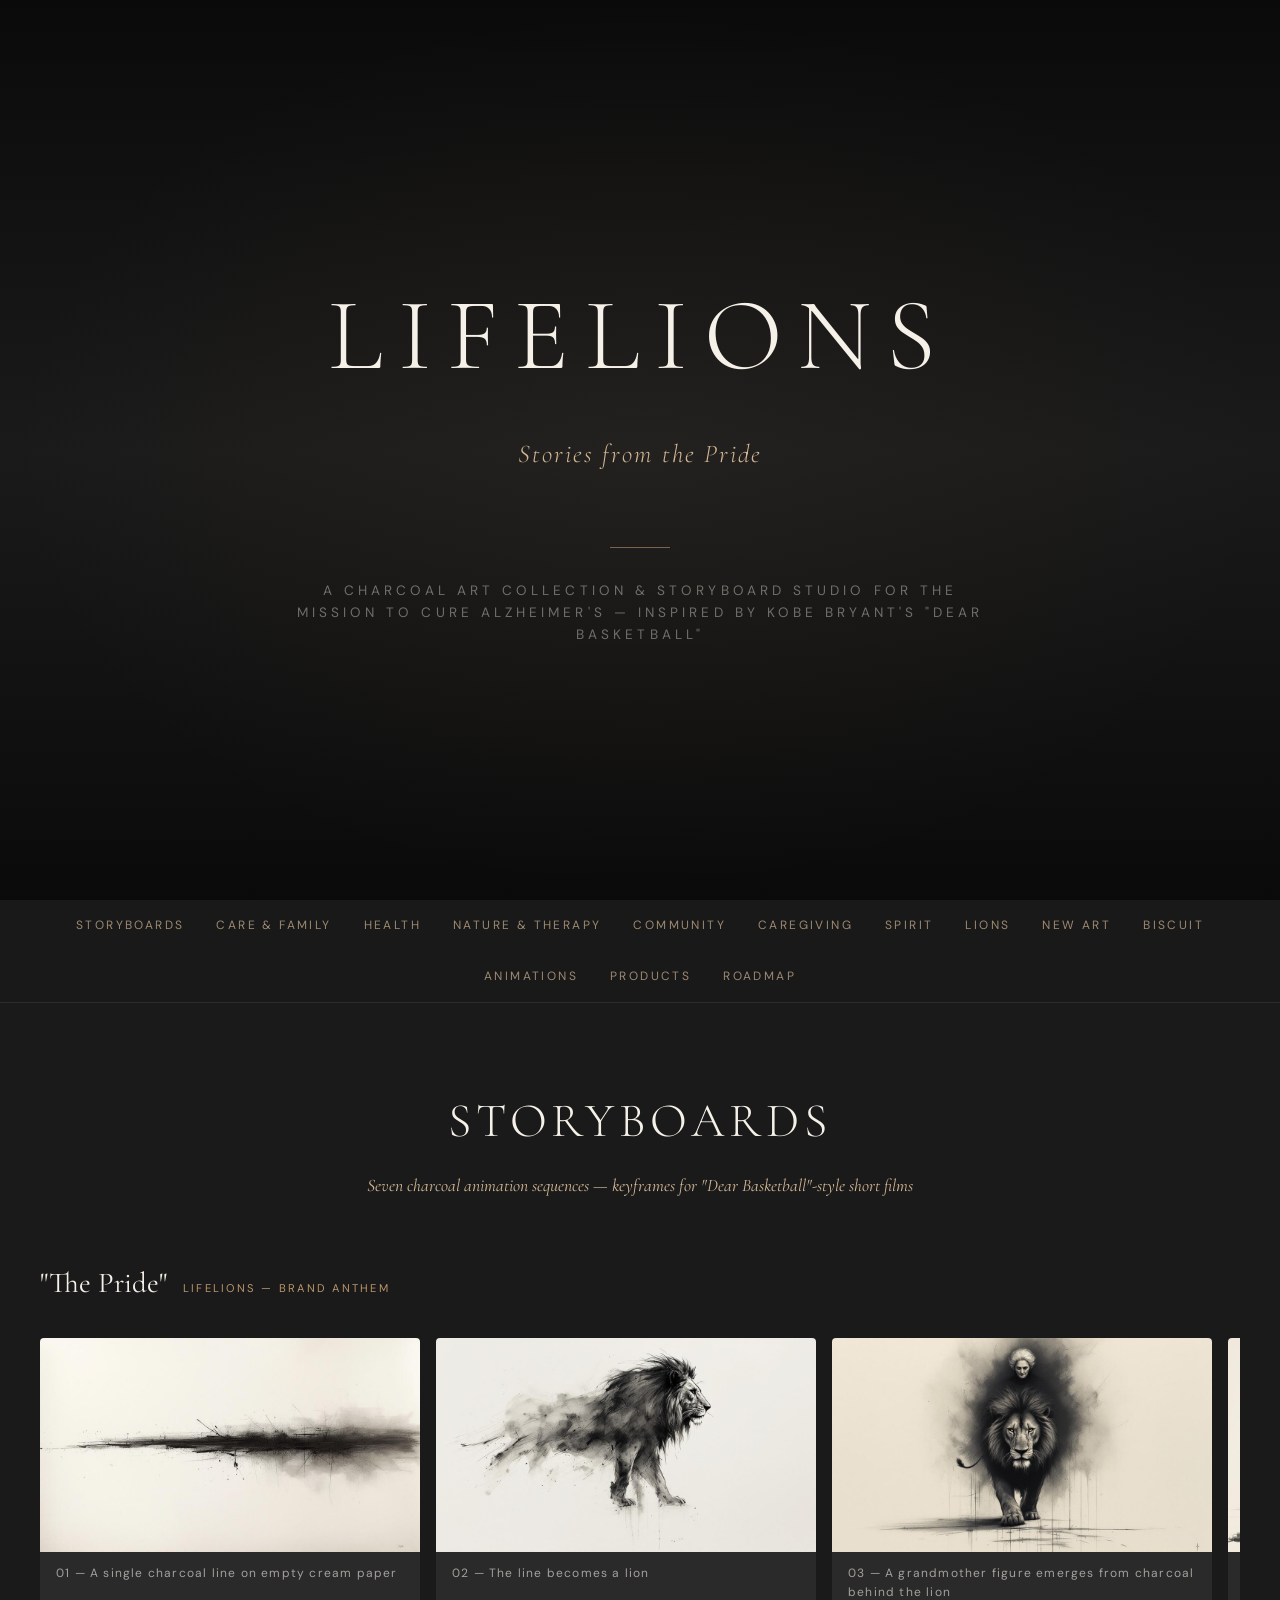
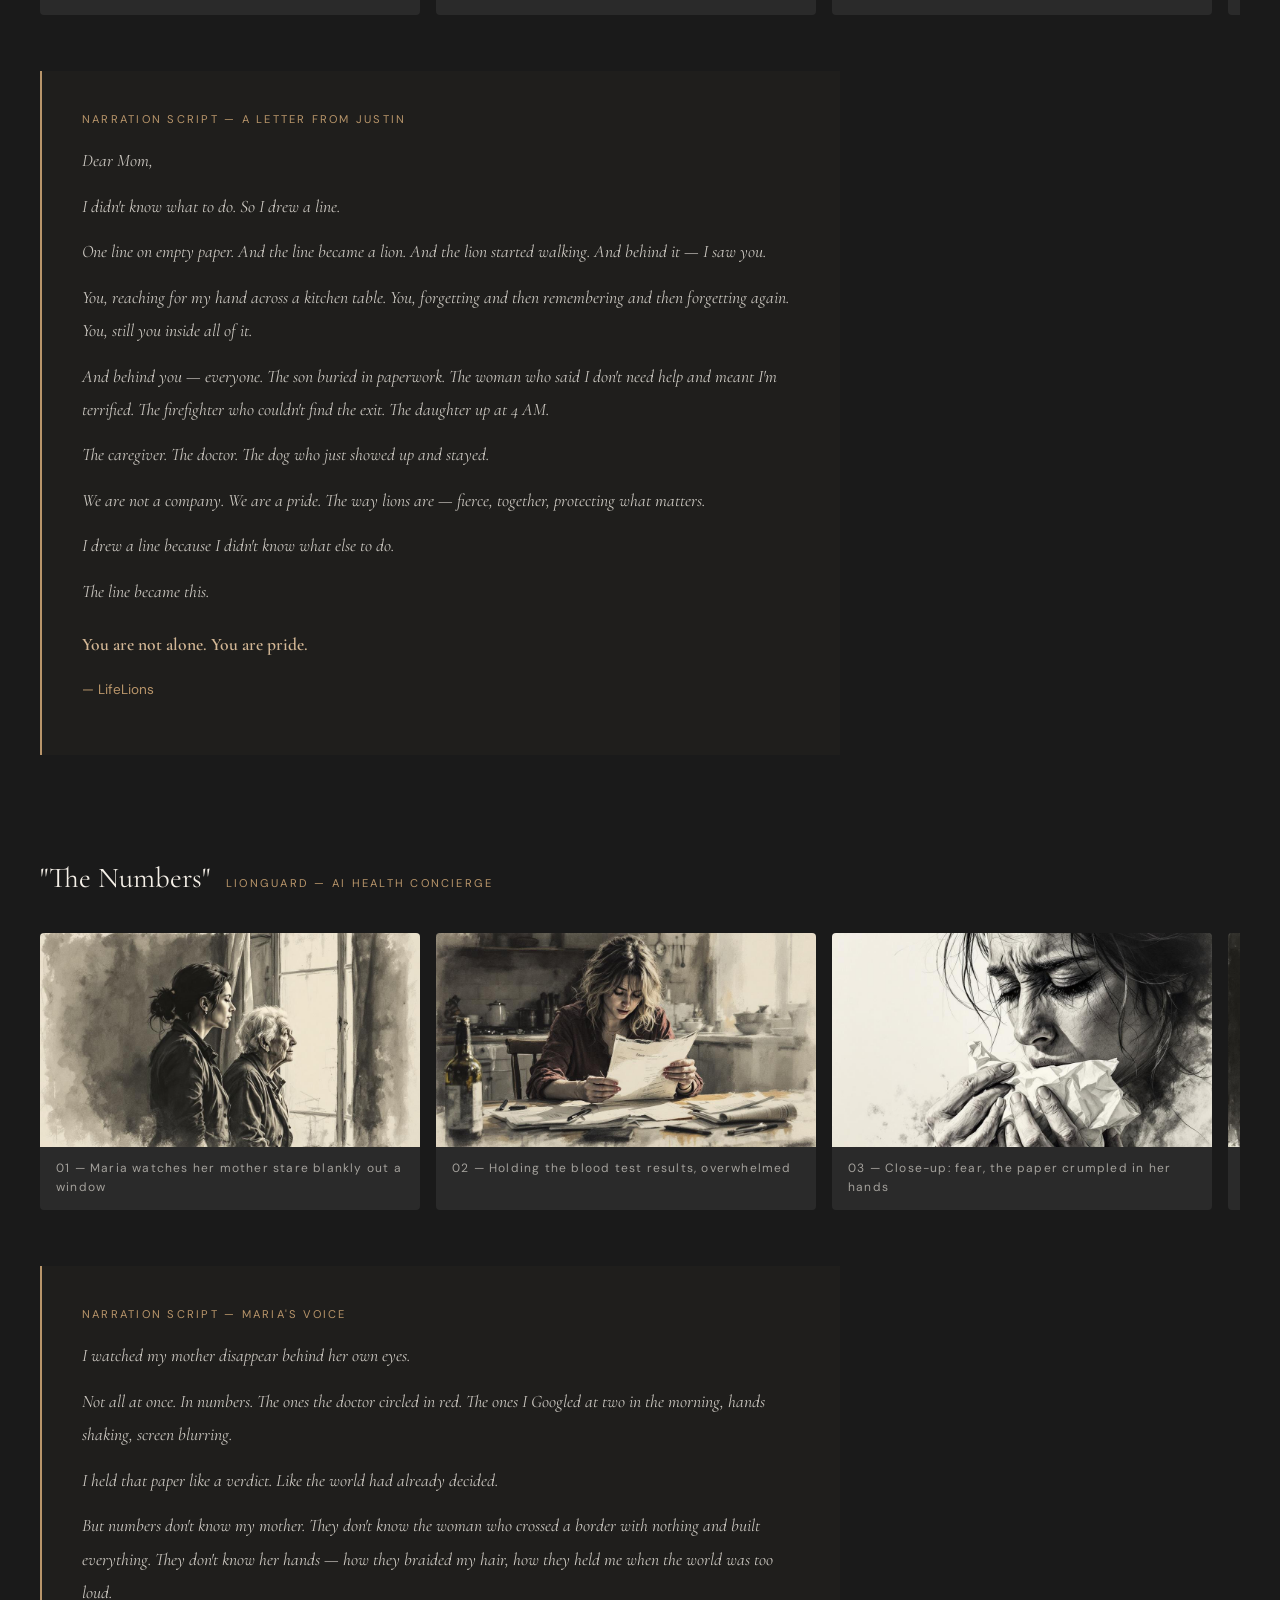
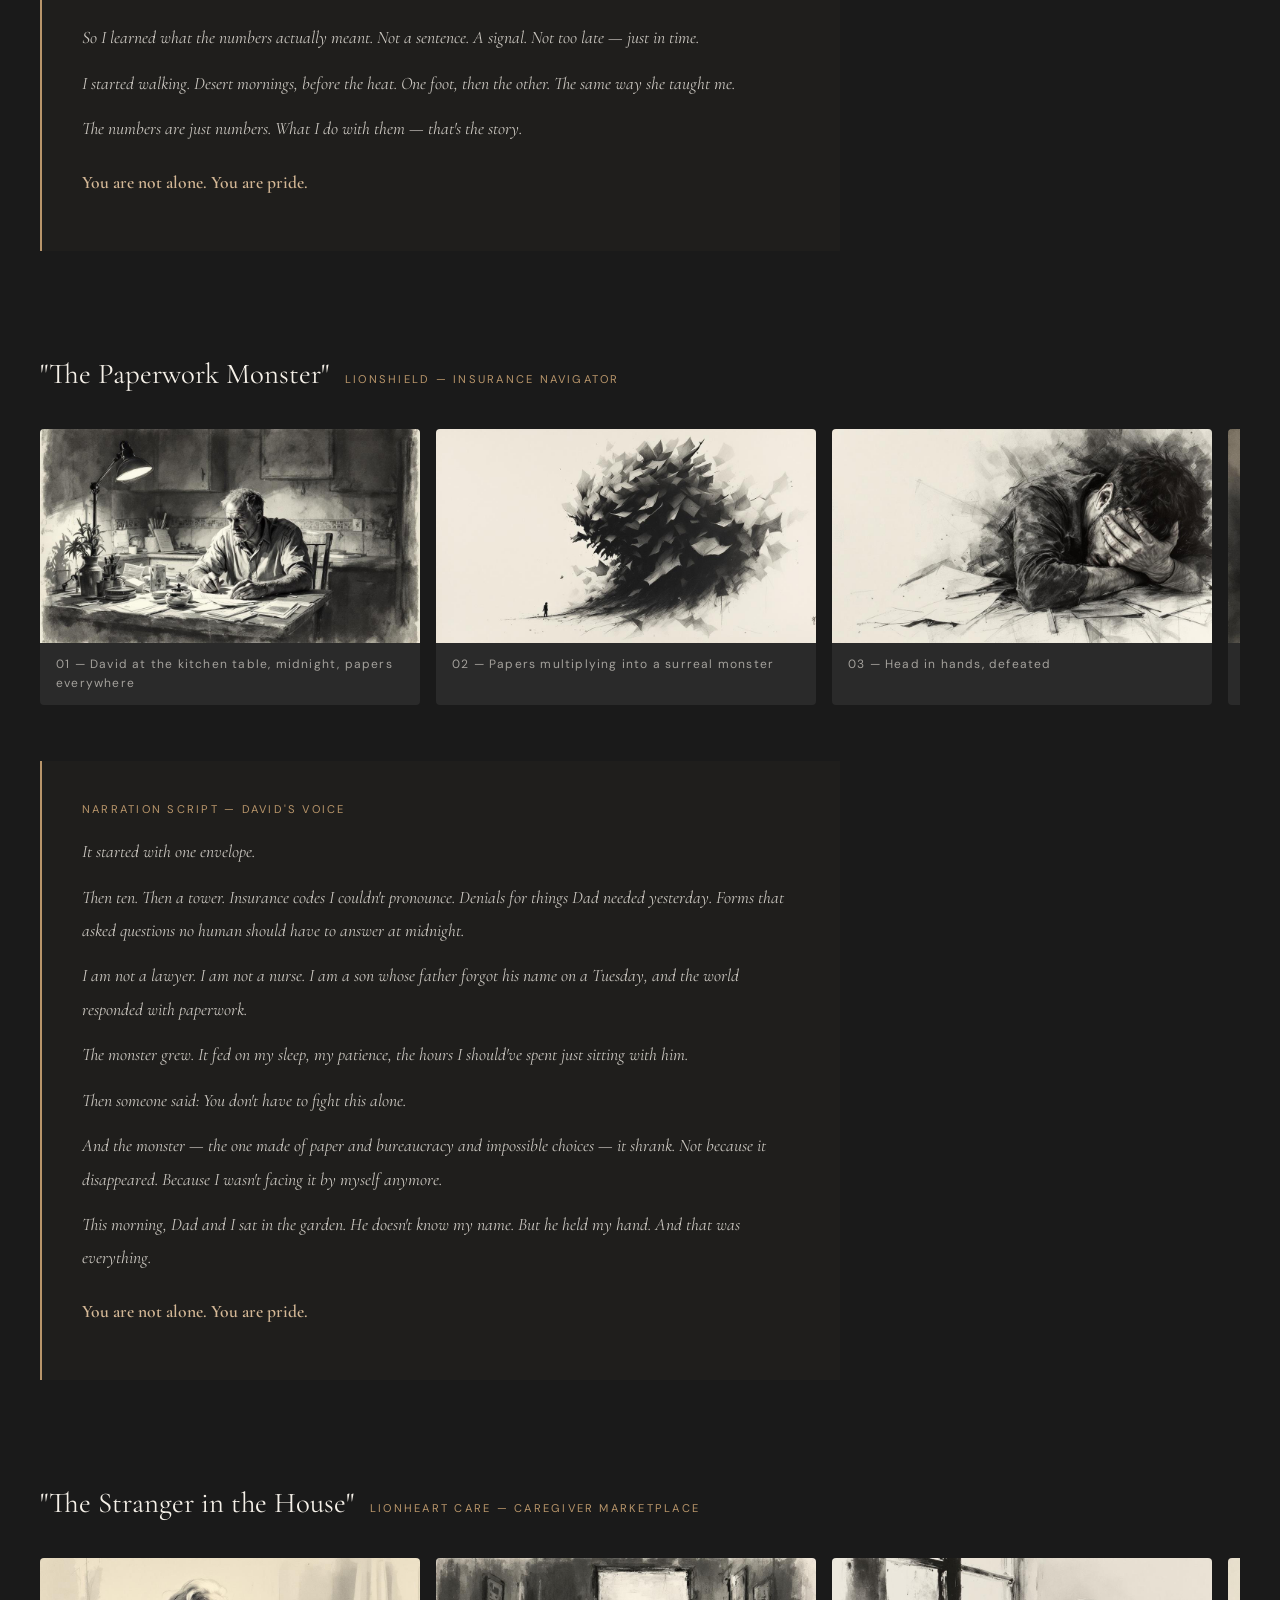
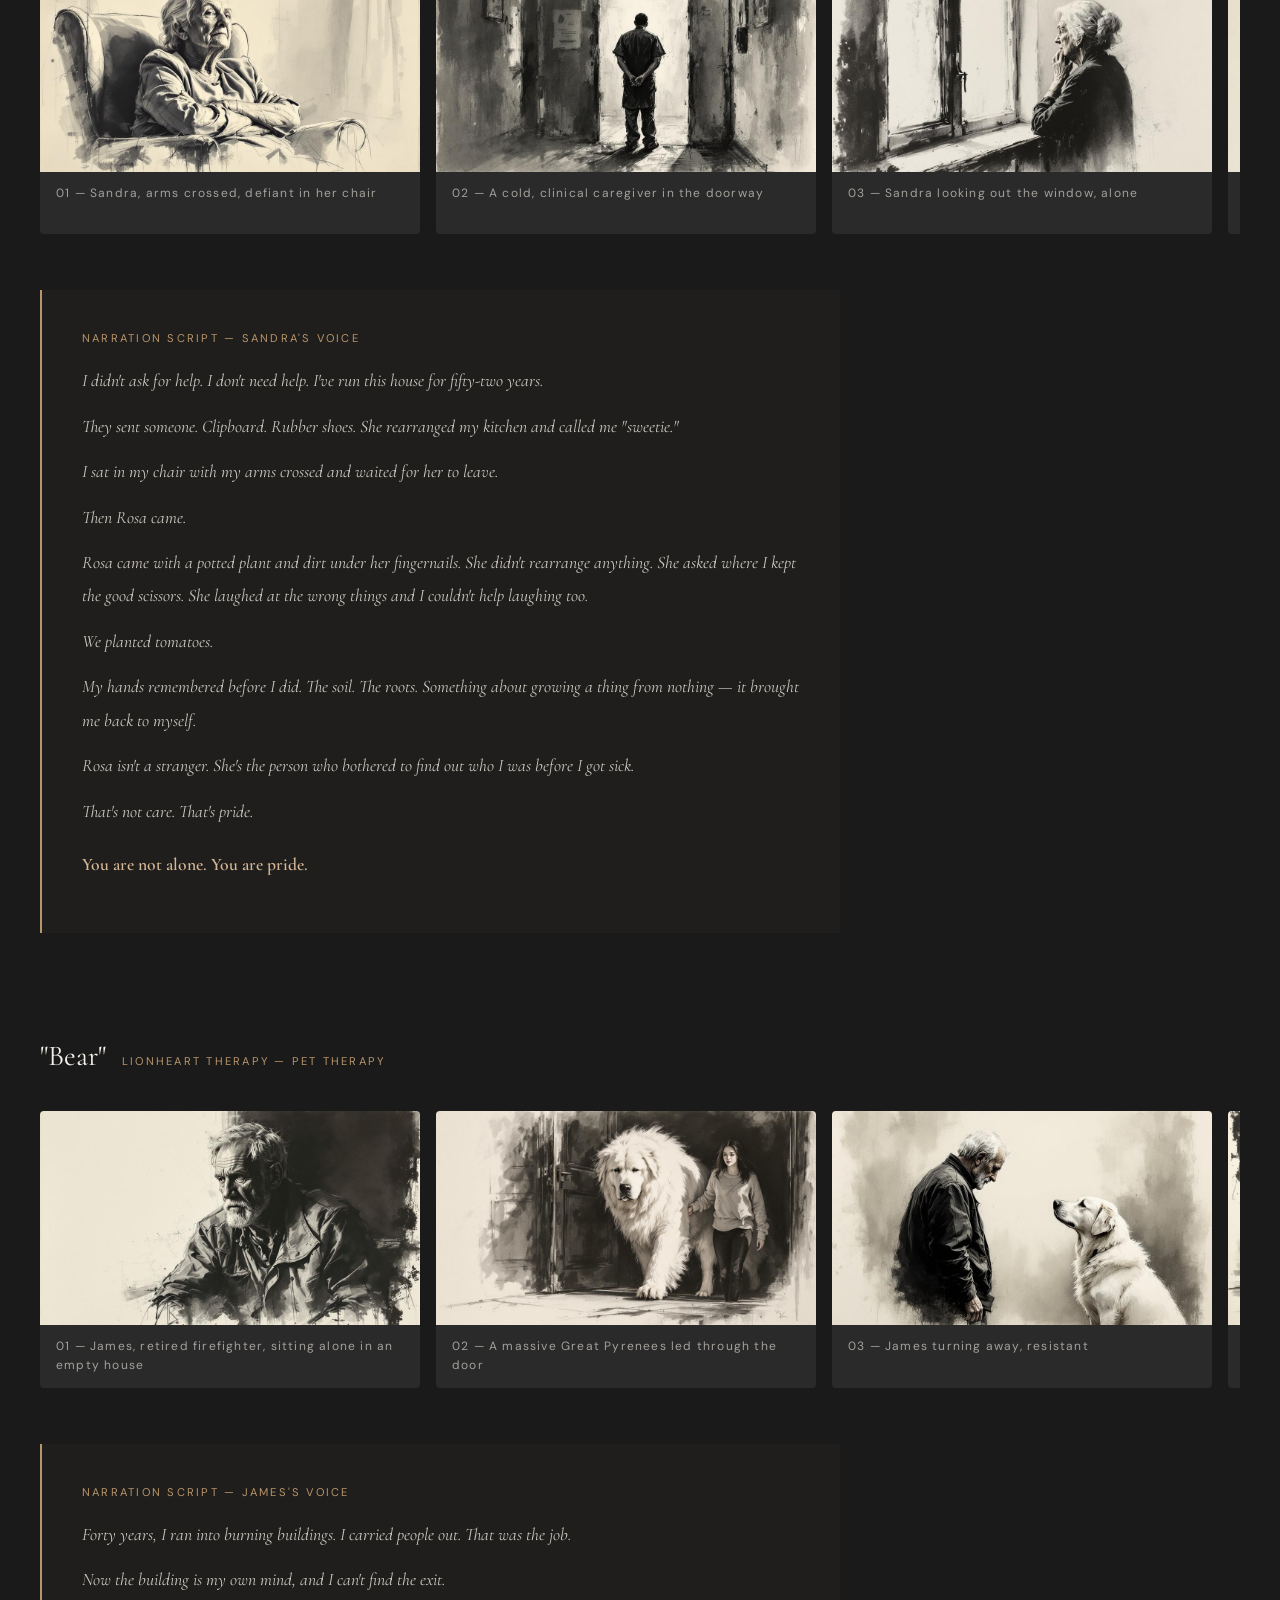
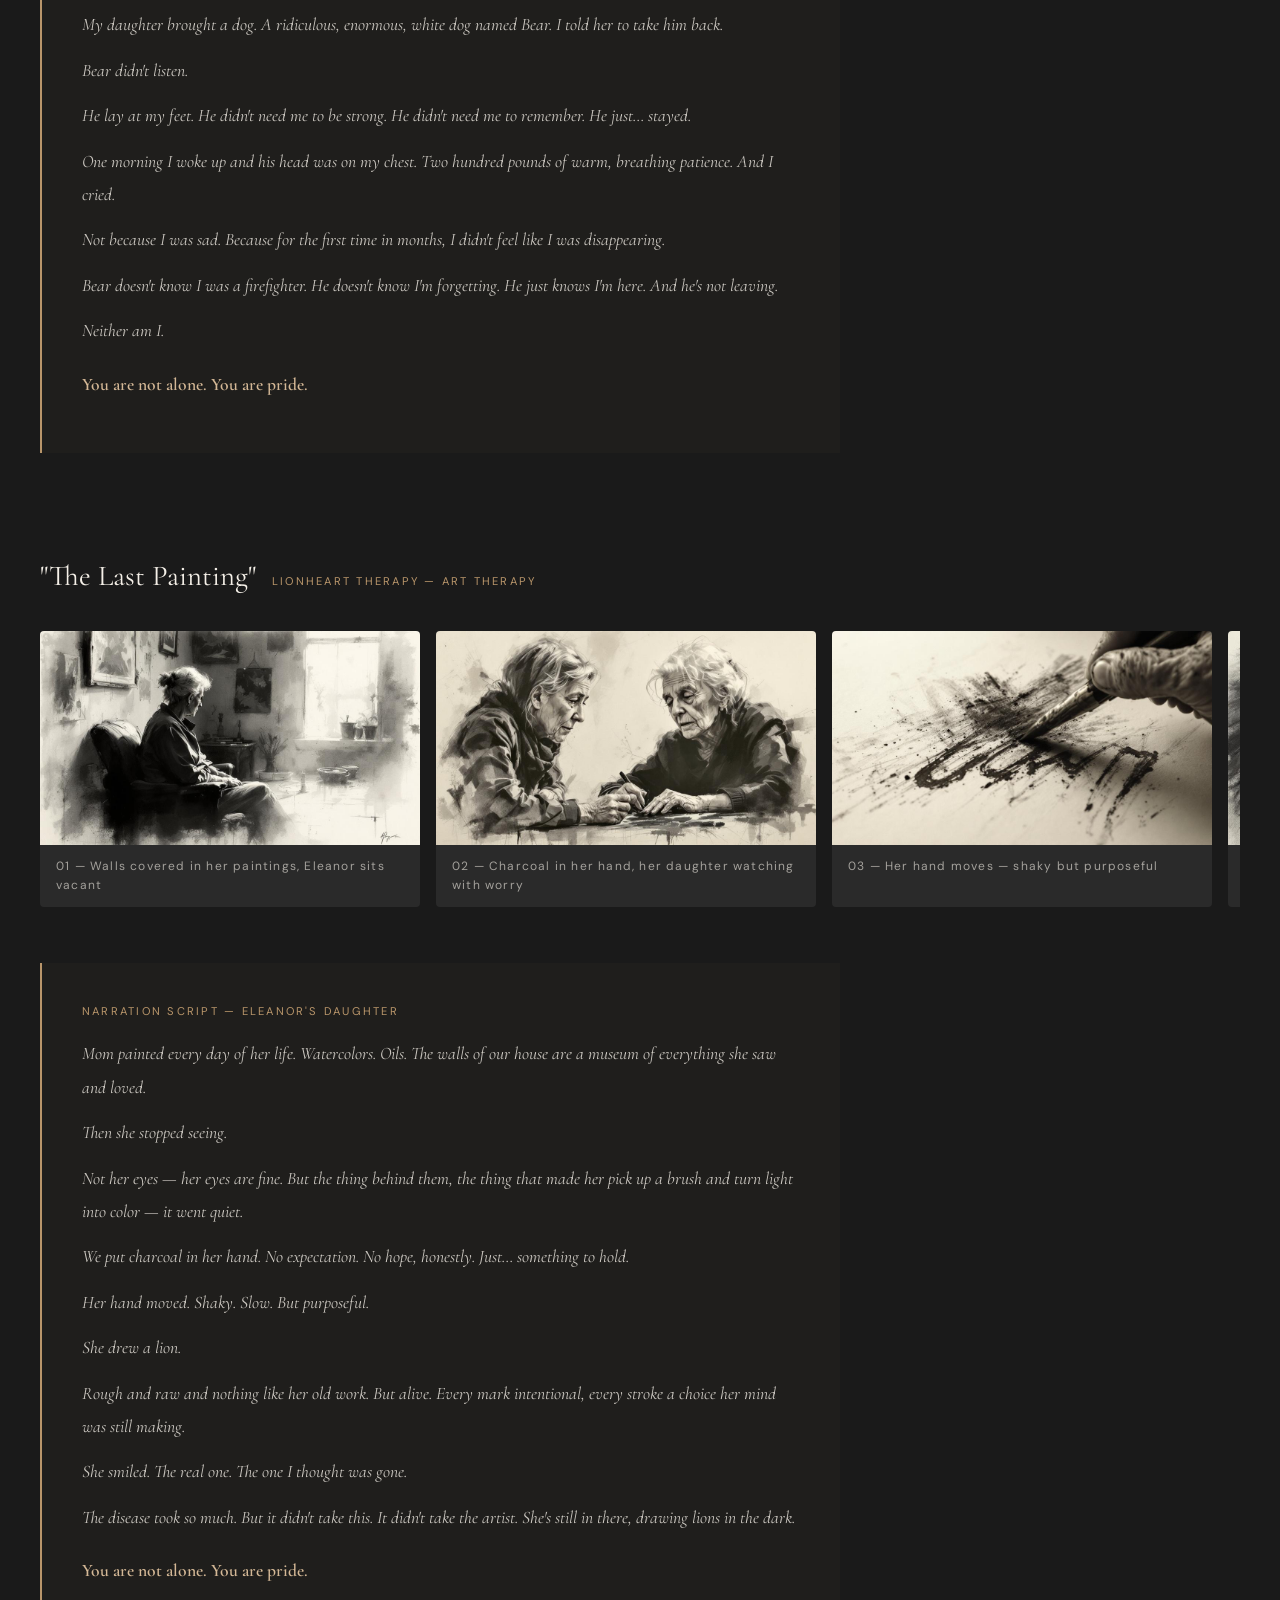
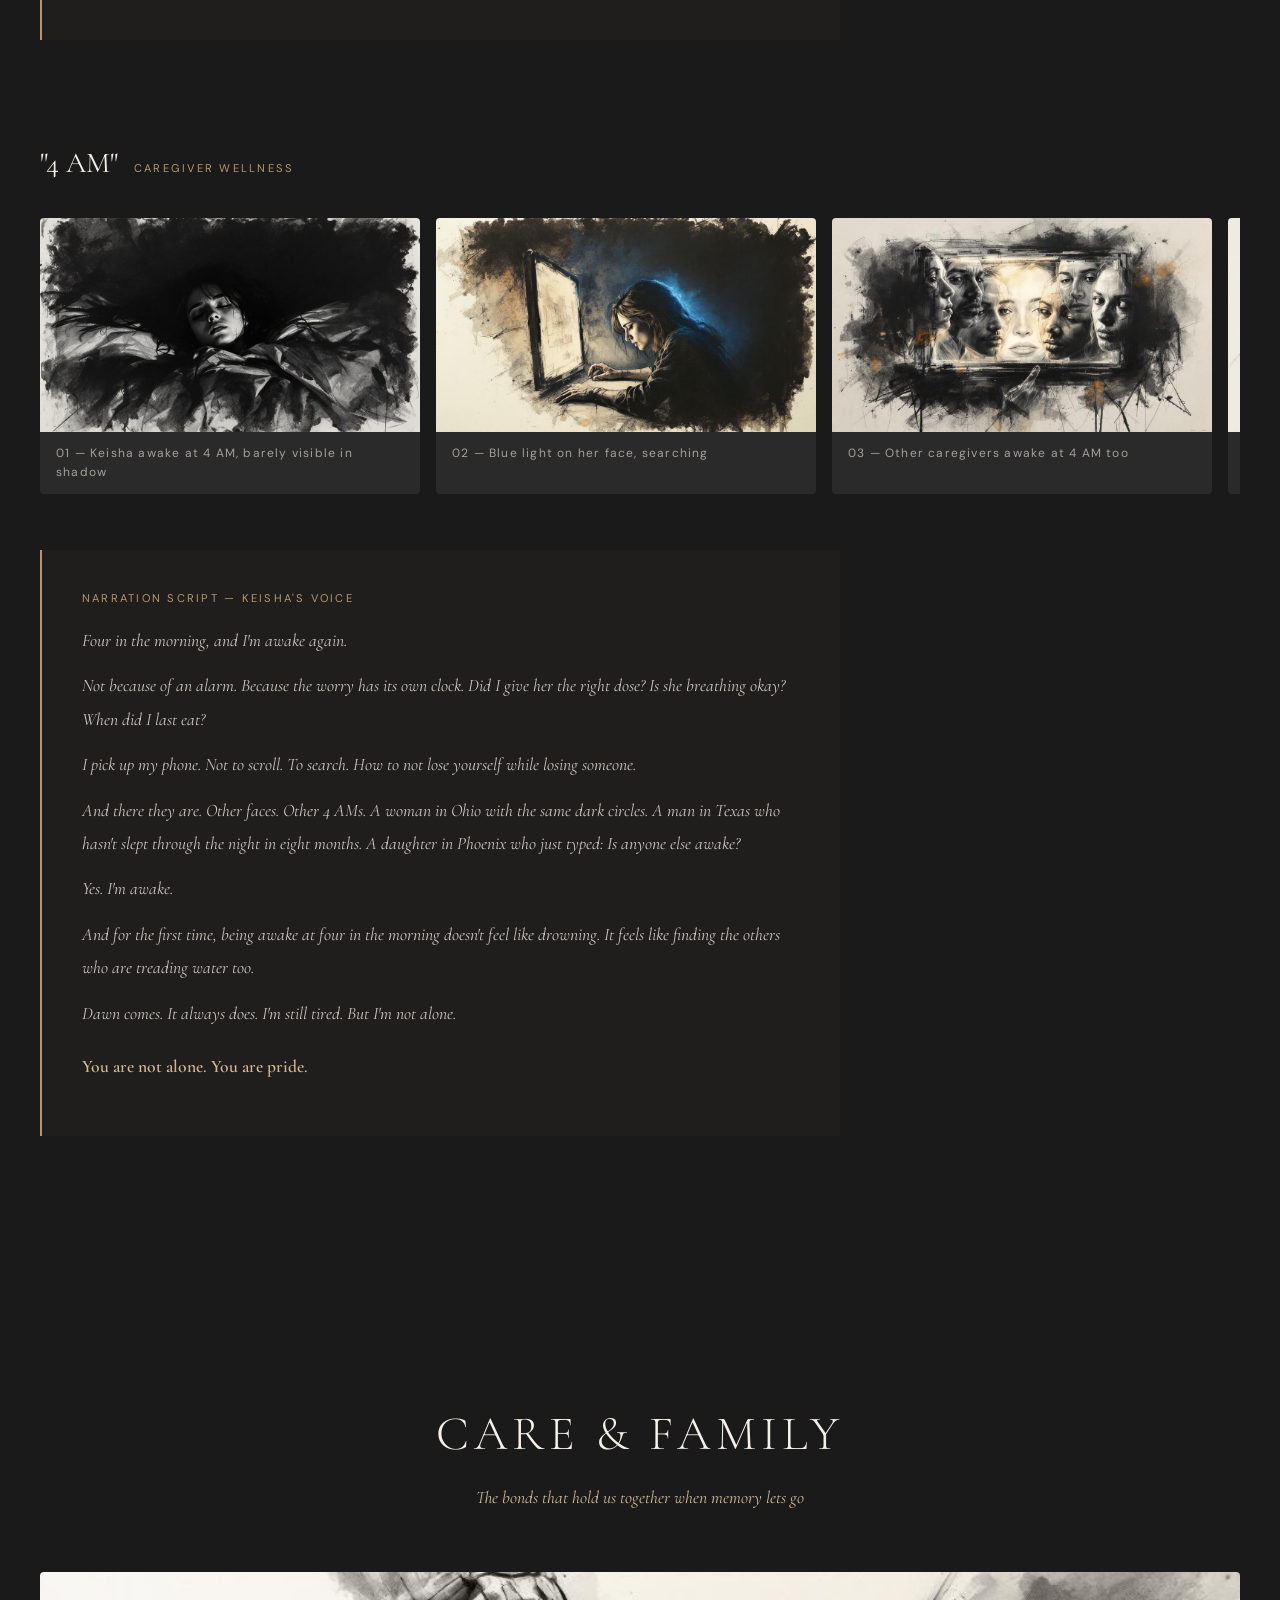
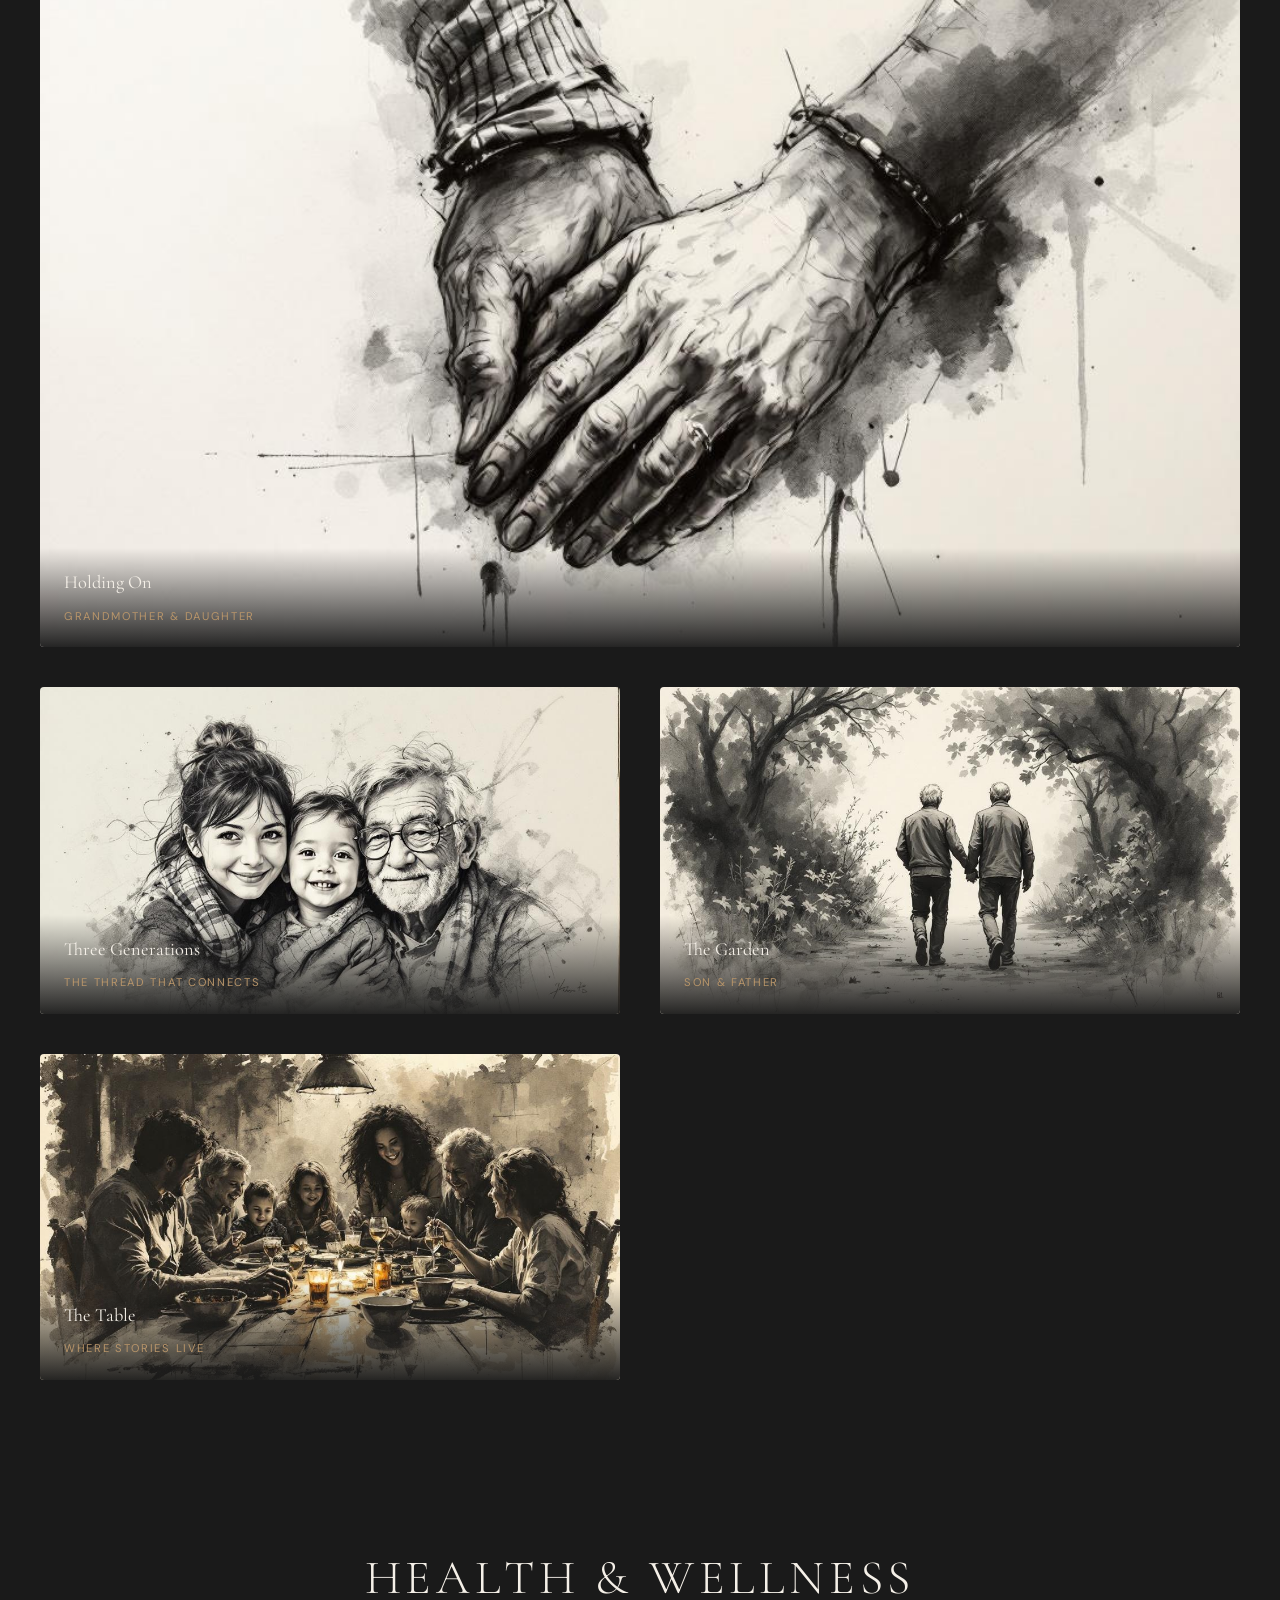
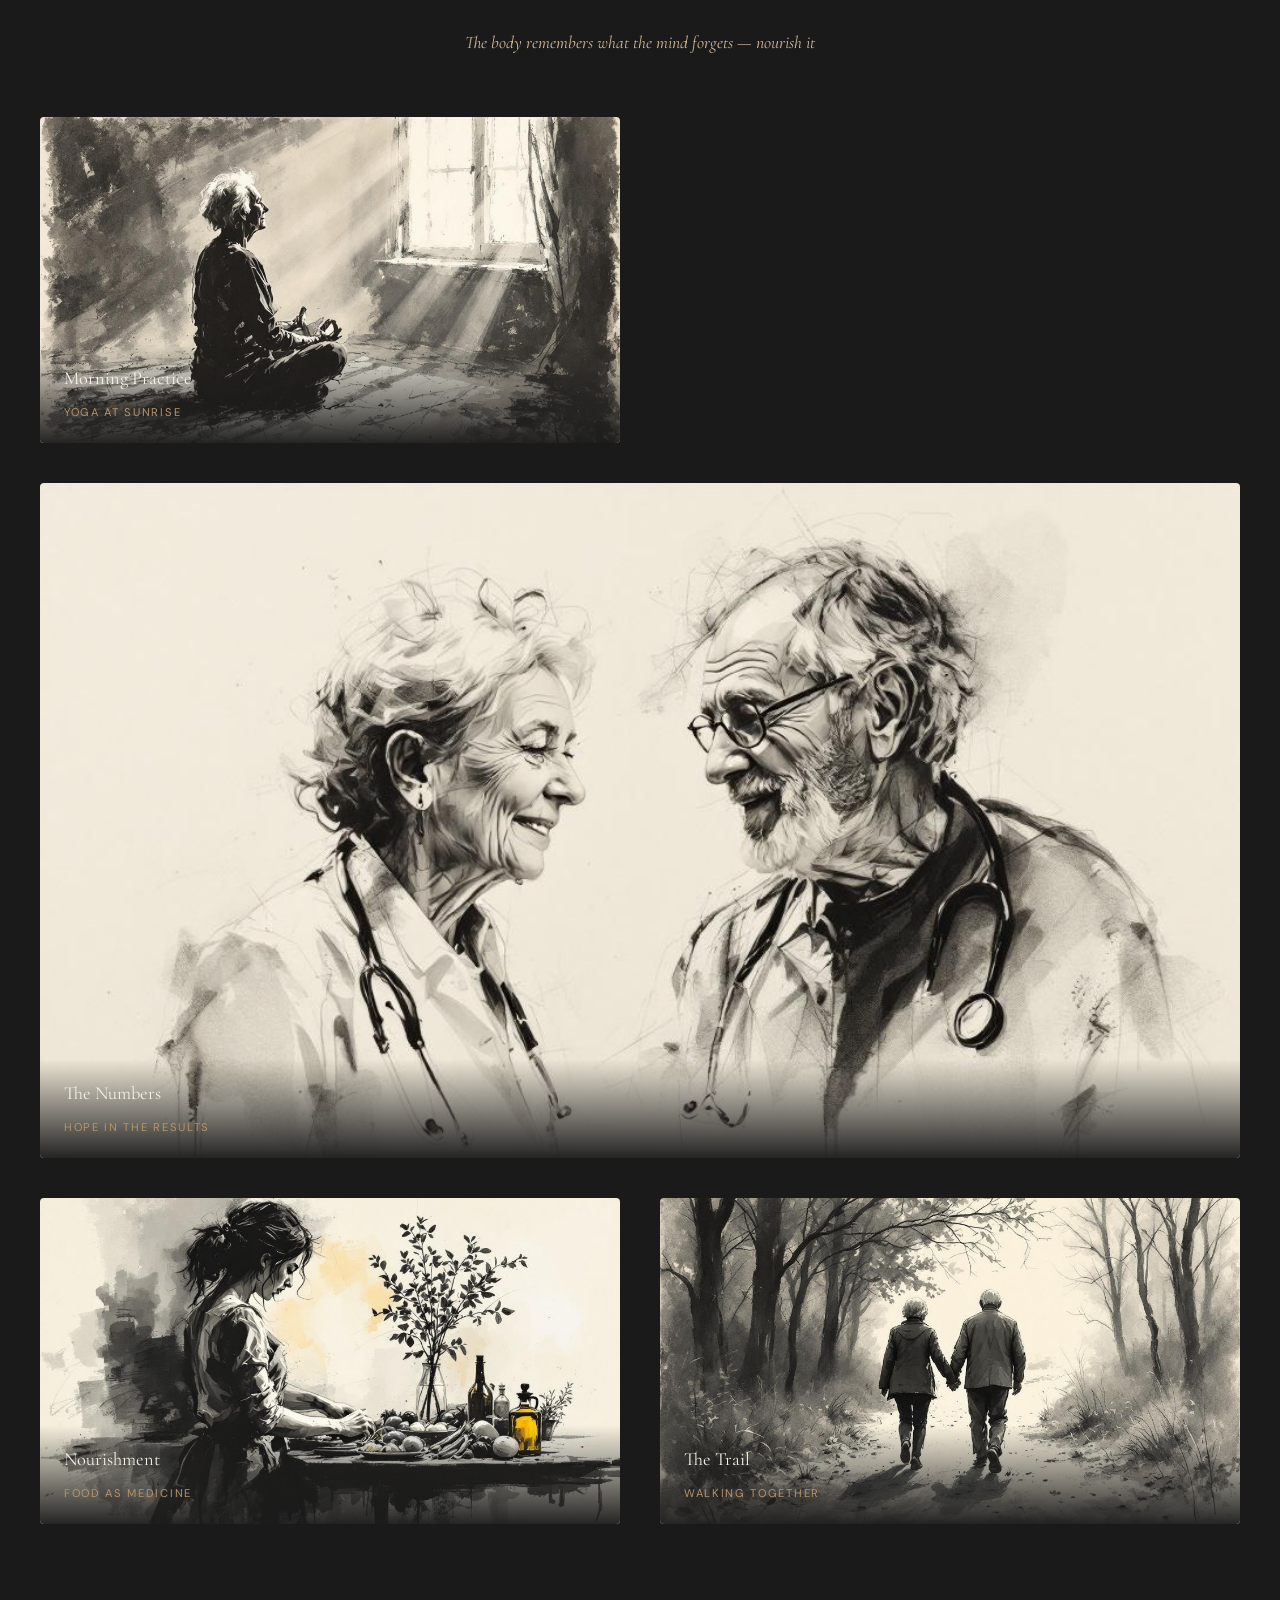
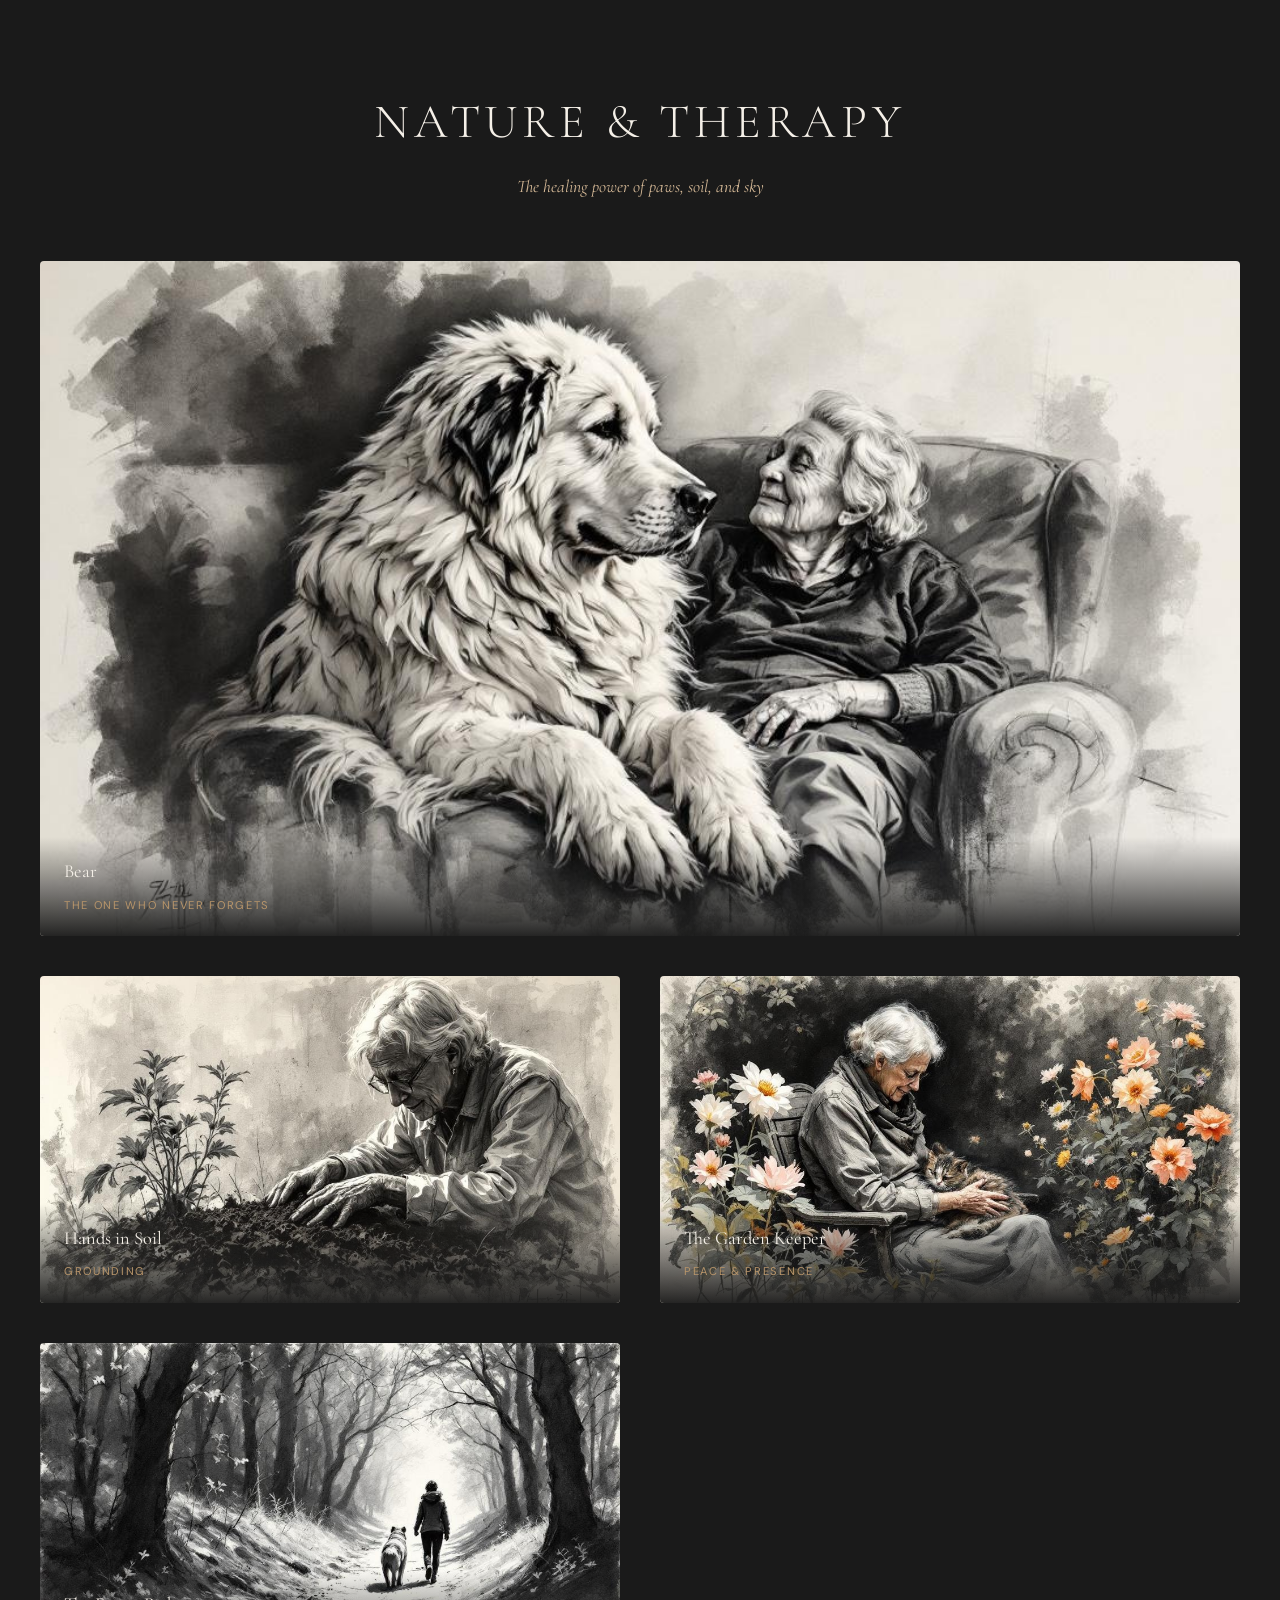
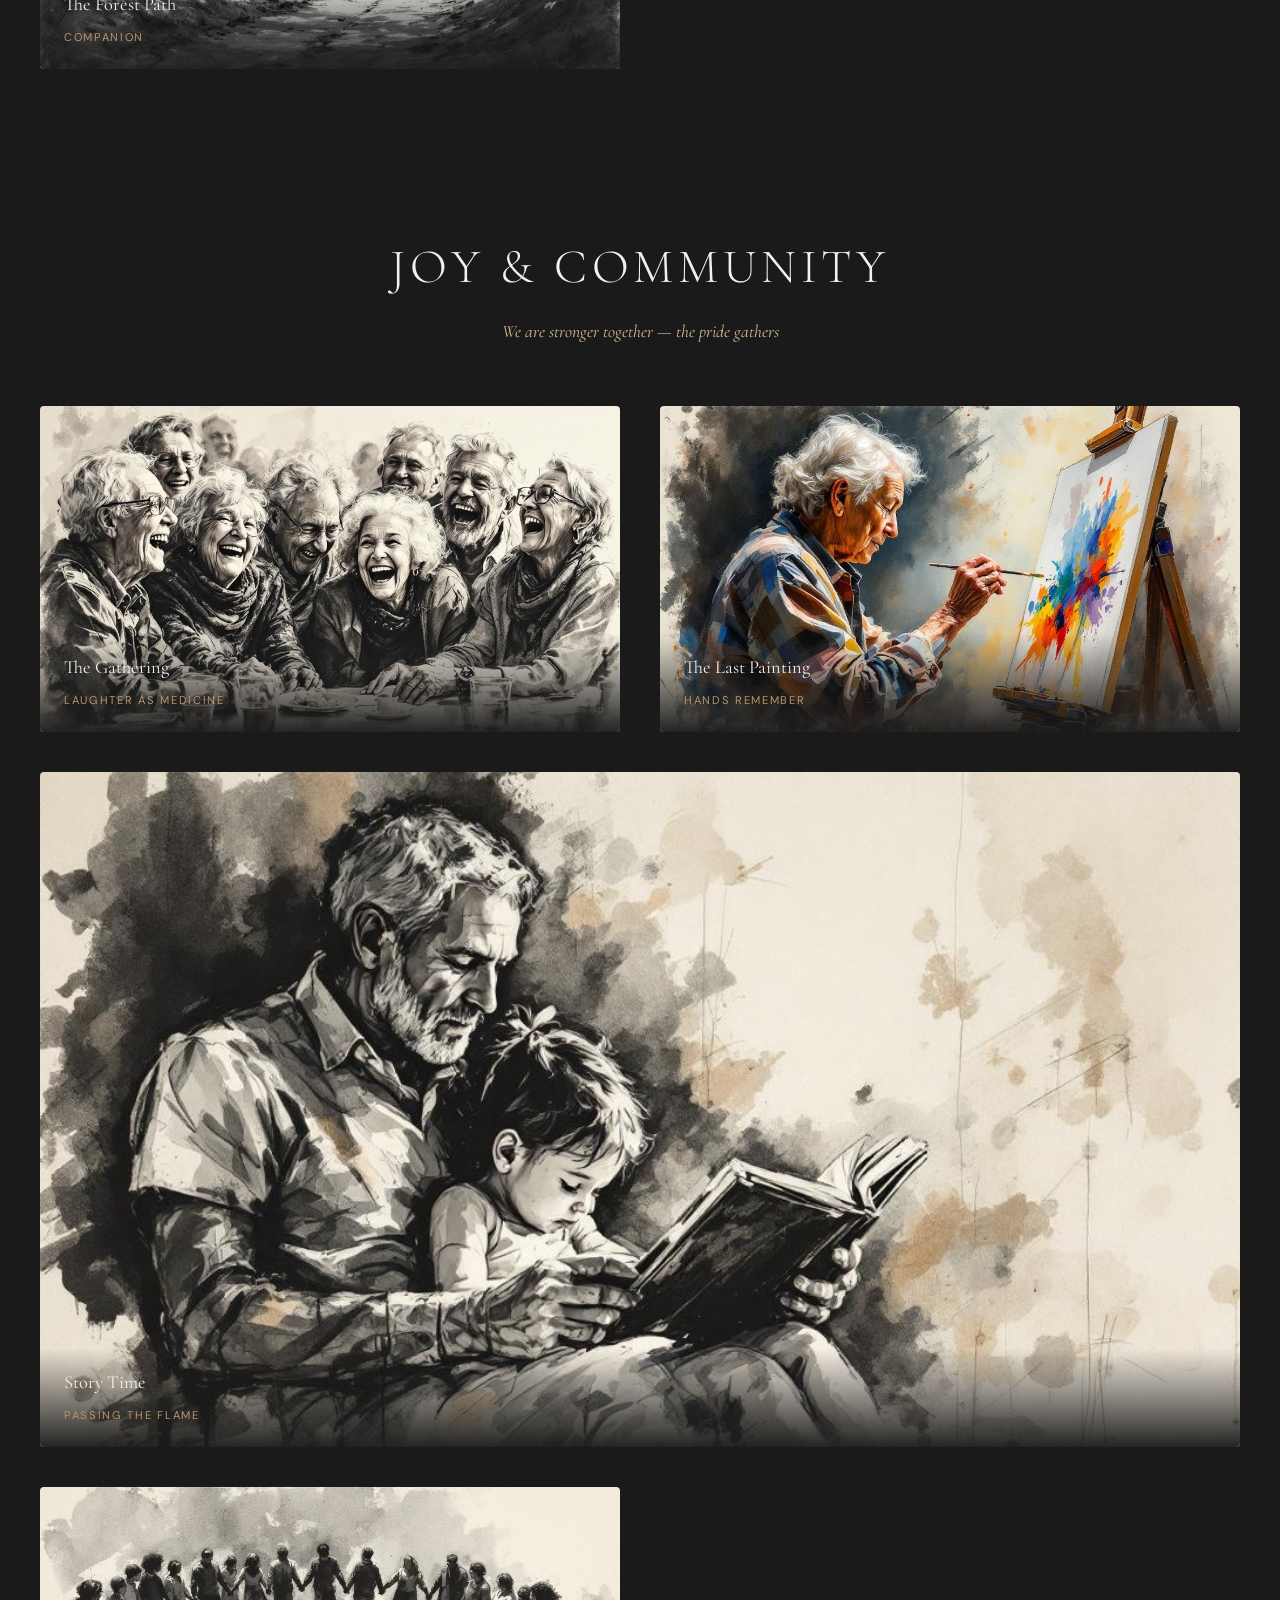
==== commit ace65086: "Move The Pride storyboard to beginning of gallery" ====
--- a/gallery.html
+++ b/gallery.html
@@ -585,287 +585,7 @@
     <p>Seven charcoal animation sequences — keyframes for "Dear Basketball"-style short films</p>
   </div>
 
-  <!-- Story 1: The Numbers -->
-  <div class="storyboard">
-    <div class="storyboard-title">
-      <h3>"The Numbers"</h3>
-      <span class="product-tag">LionGuard — AI Health Concierge</span>
-    </div>
-    <div class="storyboard-strip">
-      <div class="storyboard-frame" onclick="openLightbox(25)">
-        <img src="art/storyboards/01-the-numbers/frame-01.jpg" loading="lazy" alt="Maria watching her mother">
-        <div class="frame-label">01 — Maria watches her mother stare blankly out a window</div>
-      </div>
-      <div class="storyboard-frame" onclick="openLightbox(26)">
-        <img src="art/storyboards/01-the-numbers/frame-02.jpg" loading="lazy" alt="Maria with test results">
-        <div class="frame-label">02 — Holding the blood test results, overwhelmed</div>
-      </div>
-      <div class="storyboard-frame" onclick="openLightbox(27)">
-        <img src="art/storyboards/01-the-numbers/frame-03.jpg" loading="lazy" alt="Maria's fear">
-        <div class="frame-label">03 — Close-up: fear, the paper crumpled in her hands</div>
-      </div>
-      <div class="storyboard-frame" onclick="openLightbox(28)">
-        <img src="art/storyboards/01-the-numbers/frame-04.jpg" loading="lazy" alt="Light breaking through">
-        <div class="frame-label">04 — Hands holding a phone — clarity emerging, light breaking through</div>
-      </div>
-      <div class="storyboard-frame" onclick="openLightbox(29)">
-        <img src="art/storyboards/01-the-numbers/frame-05.jpg" loading="lazy" alt="Understanding">
-        <div class="frame-label">05 — Fear transforms to understanding, a subtle smile</div>
-      </div>
-      <div class="storyboard-frame" onclick="openLightbox(30)">
-        <img src="art/storyboards/01-the-numbers/frame-06.jpg" loading="lazy" alt="Desert sunrise hike">
-        <div class="frame-label">06 — Hiking the Arizona desert at sunrise, strong and determined</div>
-      </div>
-    </div>
-    <div class="narration">
-      <span class="narration-label">Narration Script — Maria's Voice</span>
-      <p>I watched my mother disappear behind her own eyes.</p>
-      <p>Not all at once. In numbers. The ones the doctor circled in red. The ones I Googled at two in the morning, hands shaking, screen blurring.</p>
-      <p>I held that paper like a verdict. Like the world had already decided.</p>
-      <p>But numbers don't know my mother. They don't know the woman who crossed a border with nothing and built everything. They don't know her hands — how they braided my hair, how they held me when the world was too loud.</p>
-      <p>So I learned what the numbers actually meant. Not a sentence. A signal. Not too late — just <em>in time.</em></p>
-      <p>I started walking. Desert mornings, before the heat. One foot, then the other. The same way she taught me.</p>
-      <p>The numbers are just numbers. What I do with them — that's the story.</p>
-      <p class="tagline-end">You are not alone. You are pride.</p>
-    </div>
-  </div>
-
-  <!-- Story 2: Paperwork Monster -->
-  <div class="storyboard">
-    <div class="storyboard-title">
-      <h3>"The Paperwork Monster"</h3>
-      <span class="product-tag">LionShield — Insurance Navigator</span>
-    </div>
-    <div class="storyboard-strip">
-      <div class="storyboard-frame" onclick="openLightbox(31)">
-        <img src="art/storyboards/02-paperwork-monster/frame-01.jpg" loading="lazy" alt="David at table">
-        <div class="frame-label">01 — David at the kitchen table, midnight, papers everywhere</div>
-      </div>
-      <div class="storyboard-frame" onclick="openLightbox(32)">
-        <img src="art/storyboards/02-paperwork-monster/frame-02.jpg" loading="lazy" alt="Paper monster">
-        <div class="frame-label">02 — Papers multiplying into a surreal monster</div>
-      </div>
-      <div class="storyboard-frame" onclick="openLightbox(33)">
-        <img src="art/storyboards/02-paperwork-monster/frame-03.jpg" loading="lazy" alt="David defeated">
-        <div class="frame-label">03 — Head in hands, defeated</div>
-      </div>
-      <div class="storyboard-frame" onclick="openLightbox(34)">
-        <img src="art/storyboards/02-paperwork-monster/frame-04.jpg" loading="lazy" alt="Golden shield">
-        <div class="frame-label">04 — A golden shield dissolves the paper monster</div>
-      </div>
-      <div class="storyboard-frame" onclick="openLightbox(35)">
-        <img src="art/storyboards/02-paperwork-monster/frame-05.jpg" loading="lazy" alt="Garden peace">
-        <div class="frame-label">05 — Morning — David and his father in the garden, peaceful</div>
-      </div>
-      <div class="storyboard-frame" onclick="openLightbox(36)">
-        <img src="art/storyboards/02-paperwork-monster/frame-06.jpg" loading="lazy" alt="Hands together">
-        <div class="frame-label">06 — Their hands together. He can't remember, but he feels the love.</div>
-      </div>
-    </div>
-    <div class="narration">
-      <span class="narration-label">Narration Script — David's Voice</span>
-      <p>It started with one envelope.</p>
-      <p>Then ten. Then a tower. Insurance codes I couldn't pronounce. Denials for things Dad needed yesterday. Forms that asked questions no human should have to answer at midnight.</p>
-      <p>I am not a lawyer. I am not a nurse. I am a son whose father forgot his name on a Tuesday, and the world responded with paperwork.</p>
-      <p>The monster grew. It fed on my sleep, my patience, the hours I should've spent just sitting with him.</p>
-      <p>Then someone said: <em>You don't have to fight this alone.</em></p>
-      <p>And the monster — the one made of paper and bureaucracy and impossible choices — it shrank. Not because it disappeared. Because I wasn't facing it by myself anymore.</p>
-      <p>This morning, Dad and I sat in the garden. He doesn't know my name. But he held my hand. And that was everything.</p>
-      <p class="tagline-end">You are not alone. You are pride.</p>
-    </div>
-  </div>
-
-  <!-- Story 3: Stranger in the House -->
-  <div class="storyboard">
-    <div class="storyboard-title">
-      <h3>"The Stranger in the House"</h3>
-      <span class="product-tag">LionHeart Care — Caregiver Marketplace</span>
-    </div>
-    <div class="storyboard-strip">
-      <div class="storyboard-frame" onclick="openLightbox(37)">
-        <img src="art/storyboards/03-stranger-house/frame-01.jpg" loading="lazy" alt="Sandra defiant">
-        <div class="frame-label">01 — Sandra, arms crossed, defiant in her chair</div>
-      </div>
-      <div class="storyboard-frame" onclick="openLightbox(38)">
-        <img src="art/storyboards/03-stranger-house/frame-02.jpg" loading="lazy" alt="Cold caregiver">
-        <div class="frame-label">02 — A cold, clinical caregiver in the doorway</div>
-      </div>
-      <div class="storyboard-frame" onclick="openLightbox(39)">
-        <img src="art/storyboards/03-stranger-house/frame-03.jpg" loading="lazy" alt="Sandra alone">
-        <div class="frame-label">03 — Sandra looking out the window, alone</div>
-      </div>
-      <div class="storyboard-frame" onclick="openLightbox(40)">
-        <img src="art/storyboards/03-stranger-house/frame-04.jpg" loading="lazy" alt="Rosa arrives">
-        <div class="frame-label">04 — Rosa arrives with a small potted plant</div>
-      </div>
-      <div class="storyboard-frame" onclick="openLightbox(41)">
-        <img src="art/storyboards/03-stranger-house/frame-05.jpg" loading="lazy" alt="Garden together">
-        <div class="frame-label">05 — Hands in garden soil together, arms uncrossed</div>
-      </div>
-      <div class="storyboard-frame" onclick="openLightbox(42)">
-        <img src="art/storyboards/03-stranger-house/frame-06.jpg" loading="lazy" alt="Sandra laughing">
-        <div class="frame-label">06 — Sandra laughing, genuinely happy</div>
-      </div>
-    </div>
-    <div class="narration">
-      <span class="narration-label">Narration Script — Sandra's Voice</span>
-      <p>I didn't ask for help. I don't need help. I've run this house for fifty-two years.</p>
-      <p>They sent someone. Clipboard. Rubber shoes. She rearranged my kitchen and called me "sweetie."</p>
-      <p>I sat in my chair with my arms crossed and waited for her to leave.</p>
-      <p>Then Rosa came.</p>
-      <p>Rosa came with a potted plant and dirt under her fingernails. She didn't rearrange anything. She asked where I kept the good scissors. She laughed at the wrong things and I couldn't help laughing too.</p>
-      <p>We planted tomatoes.</p>
-      <p>My hands remembered before I did. The soil. The roots. Something about growing a thing from nothing — it brought me back to myself.</p>
-      <p>Rosa isn't a stranger. She's the person who bothered to find out who I was before I got sick.</p>
-      <p>That's not care. That's <em>pride.</em></p>
-      <p class="tagline-end">You are not alone. You are pride.</p>
-    </div>
-  </div>
-
-  <!-- Story 4: Bear -->
-  <div class="storyboard">
-    <div class="storyboard-title">
-      <h3>"Bear"</h3>
-      <span class="product-tag">LionHeart Therapy — Pet Therapy</span>
-    </div>
-    <div class="storyboard-strip">
-      <div class="storyboard-frame" onclick="openLightbox(43)">
-        <img src="art/storyboards/04-bear/frame-01.jpg" loading="lazy" alt="James alone">
-        <div class="frame-label">01 — James, retired firefighter, sitting alone in an empty house</div>
-      </div>
-      <div class="storyboard-frame" onclick="openLightbox(44)">
-        <img src="art/storyboards/04-bear/frame-02.jpg" loading="lazy" alt="Bear arrives">
-        <div class="frame-label">02 — A massive Great Pyrenees led through the door</div>
-      </div>
-      <div class="storyboard-frame" onclick="openLightbox(45)">
-        <img src="art/storyboards/04-bear/frame-03.jpg" loading="lazy" alt="James resistant">
-        <div class="frame-label">03 — James turning away, resistant</div>
-      </div>
-      <div class="storyboard-frame" onclick="openLightbox(46)">
-        <img src="art/storyboards/04-bear/frame-04.jpg" loading="lazy" alt="Bear patient">
-        <div class="frame-label">04 — Bear at his feet, patient. James ignoring him.</div>
-      </div>
-      <div class="storyboard-frame" onclick="openLightbox(47)">
-        <img src="art/storyboards/04-bear/frame-05.jpg" loading="lazy" alt="James crying">
-        <div class="frame-label">05 — Bear's head on James's chest. James crying with relief.</div>
-      </div>
-      <div class="storyboard-frame" onclick="openLightbox(48)">
-        <img src="art/storyboards/04-bear/frame-06.jpg" loading="lazy" alt="Face in fur">
-        <div class="frame-label">06 — James burying his face in Bear's fur</div>
-      </div>
-      <div class="storyboard-frame" onclick="openLightbox(49)">
-        <img src="art/storyboards/04-bear/frame-07.jpg" loading="lazy" alt="Walking together">
-        <div class="frame-label">07 — James and Bear walking together, side by side</div>
-      </div>
-    </div>
-    <div class="narration">
-      <span class="narration-label">Narration Script — James's Voice</span>
-      <p>Forty years, I ran into burning buildings. I carried people out. That was the job.</p>
-      <p>Now the building is my own mind, and I can't find the exit.</p>
-      <p>My daughter brought a dog. A ridiculous, enormous, white dog named Bear. I told her to take him back.</p>
-      <p>Bear didn't listen.</p>
-      <p>He lay at my feet. He didn't need me to be strong. He didn't need me to remember. He just... stayed.</p>
-      <p>One morning I woke up and his head was on my chest. Two hundred pounds of warm, breathing patience. And I cried.</p>
-      <p>Not because I was sad. Because for the first time in months, I didn't feel like I was disappearing.</p>
-      <p>Bear doesn't know I was a firefighter. He doesn't know I'm forgetting. He just knows I'm here. And he's not leaving.</p>
-      <p>Neither am I.</p>
-      <p class="tagline-end">You are not alone. You are pride.</p>
-    </div>
-  </div>
-
-  <!-- Story 5: The Last Painting -->
-  <div class="storyboard">
-    <div class="storyboard-title">
-      <h3>"The Last Painting"</h3>
-      <span class="product-tag">LionHeart Therapy — Art Therapy</span>
-    </div>
-    <div class="storyboard-strip">
-      <div class="storyboard-frame" onclick="openLightbox(50)">
-        <img src="art/storyboards/05-last-painting/frame-01.jpg" loading="lazy" alt="Eleanor's house">
-        <div class="frame-label">01 — Walls covered in her paintings, Eleanor sits vacant</div>
-      </div>
-      <div class="storyboard-frame" onclick="openLightbox(51)">
-        <img src="art/storyboards/05-last-painting/frame-02.jpg" loading="lazy" alt="Charcoal in hand">
-        <div class="frame-label">02 — Charcoal in her hand, her daughter watching with worry</div>
-      </div>
-      <div class="storyboard-frame" onclick="openLightbox(52)">
-        <img src="art/storyboards/05-last-painting/frame-03.jpg" loading="lazy" alt="Hand moving">
-        <div class="frame-label">03 — Her hand moves — shaky but purposeful</div>
-      </div>
-      <div class="storyboard-frame" onclick="openLightbox(53)">
-        <img src="art/storyboards/05-last-painting/frame-04.jpg" loading="lazy" alt="Lion emerging">
-        <div class="frame-label">04 — The drawing emerging — a lion taking shape</div>
-      </div>
-      <div class="storyboard-frame" onclick="openLightbox(54)">
-        <img src="art/storyboards/05-last-painting/frame-05.jpg" loading="lazy" alt="Eleanor smiling">
-        <div class="frame-label">05 — Eleanor smiling — the real smile, back at last</div>
-      </div>
-      <div class="storyboard-frame" onclick="openLightbox(55)">
-        <img src="art/storyboards/05-last-painting/frame-06.jpg" loading="lazy" alt="Lion drawing held up">
-        <div class="frame-label">06 — The completed lion drawing, rough and magnificent</div>
-      </div>
-    </div>
-    <div class="narration">
-      <span class="narration-label">Narration Script — Eleanor's Daughter</span>
-      <p>Mom painted every day of her life. Watercolors. Oils. The walls of our house are a museum of everything she saw and loved.</p>
-      <p>Then she stopped seeing.</p>
-      <p>Not her eyes — her eyes are fine. But the thing behind them, the thing that made her pick up a brush and turn light into color — it went quiet.</p>
-      <p>We put charcoal in her hand. No expectation. No hope, honestly. Just... something to hold.</p>
-      <p>Her hand moved. Shaky. Slow. But <em>purposeful.</em></p>
-      <p>She drew a lion.</p>
-      <p>Rough and raw and nothing like her old work. But alive. Every mark intentional, every stroke a choice her mind was still making.</p>
-      <p>She smiled. The real one. The one I thought was gone.</p>
-      <p>The disease took so much. But it didn't take <em>this.</em> It didn't take the artist. She's still in there, drawing lions in the dark.</p>
-      <p class="tagline-end">You are not alone. You are pride.</p>
-    </div>
-  </div>
-
-  <!-- Story 6: 4 AM -->
-  <div class="storyboard">
-    <div class="storyboard-title">
-      <h3>"4 AM"</h3>
-      <span class="product-tag">Caregiver Wellness</span>
-    </div>
-    <div class="storyboard-strip">
-      <div class="storyboard-frame" onclick="openLightbox(56)">
-        <img src="art/storyboards/06-four-am/frame-01.jpg" loading="lazy" alt="4 AM darkness">
-        <div class="frame-label">01 — Keisha awake at 4 AM, barely visible in shadow</div>
-      </div>
-      <div class="storyboard-frame" onclick="openLightbox(57)">
-        <img src="art/storyboards/06-four-am/frame-02.jpg" loading="lazy" alt="Blue light">
-        <div class="frame-label">02 — Blue light on her face, searching</div>
-      </div>
-      <div class="storyboard-frame" onclick="openLightbox(58)">
-        <img src="art/storyboards/06-four-am/frame-03.jpg" loading="lazy" alt="Other faces">
-        <div class="frame-label">03 — Other caregivers awake at 4 AM too</div>
-      </div>
-      <div class="storyboard-frame" onclick="openLightbox(59)">
-        <img src="art/storyboards/06-four-am/frame-04.jpg" loading="lazy" alt="Release">
-        <div class="frame-label">04 — Crying — release, not defeat</div>
-      </div>
-      <div class="storyboard-frame" onclick="openLightbox(60)">
-        <img src="art/storyboards/06-four-am/frame-05.jpg" loading="lazy" alt="Dawn">
-        <div class="frame-label">05 — Dawn light creeping through the window</div>
-      </div>
-      <div class="storyboard-frame" onclick="openLightbox(61)">
-        <img src="art/storyboards/06-four-am/frame-06.jpg" loading="lazy" alt="Sunrise">
-        <div class="frame-label">06 — Sunrise — standing at the window, still tired but not alone</div>
-      </div>
-    </div>
-    <div class="narration">
-      <span class="narration-label">Narration Script — Keisha's Voice</span>
-      <p>Four in the morning, and I'm awake again.</p>
-      <p>Not because of an alarm. Because the worry has its own clock. Did I give her the right dose? Is she breathing okay? When did I last eat?</p>
-      <p>I pick up my phone. Not to scroll. To search. <em>How to not lose yourself while losing someone.</em></p>
-      <p>And there they are. Other faces. Other 4 AMs. A woman in Ohio with the same dark circles. A man in Texas who hasn't slept through the night in eight months. A daughter in Phoenix who just typed: <em>Is anyone else awake?</em></p>
-      <p>Yes. I'm awake.</p>
-      <p>And for the first time, being awake at four in the morning doesn't feel like drowning. It feels like finding the others who are treading water too.</p>
-      <p>Dawn comes. It always does. I'm still tired. But I'm not alone.</p>
-      <p class="tagline-end">You are not alone. You are pride.</p>
-    </div>
-  </div>
-
-  <!-- Story 7: The Pride -->
+  <!-- The Pride (Brand Anthem) -->
   <div class="storyboard">
     <div class="storyboard-title">
       <h3>"The Pride"</h3>
@@ -920,6 +640,287 @@
       <p style="color: var(--gold); font-style: normal; font-family: 'DM Sans', sans-serif; font-size: 0.85rem; margin-top: 16px;">— LifeLions</p>
     </div>
   </div>
+
+  <!-- Story 1: The Numbers -->
+  <div class="storyboard">
+    <div class="storyboard-title">
+      <h3>"The Numbers"</h3>
+      <span class="product-tag">LionGuard — AI Health Concierge</span>
+    </div>
+    <div class="storyboard-strip">
+      <div class="storyboard-frame" onclick="openLightbox(25)">
+        <img src="art/storyboards/01-the-numbers/frame-01.jpg" loading="lazy" alt="Maria watching her mother">
+        <div class="frame-label">01 — Maria watches her mother stare blankly out a window</div>
+      </div>
+      <div class="storyboard-frame" onclick="openLightbox(26)">
+        <img src="art/storyboards/01-the-numbers/frame-02.jpg" loading="lazy" alt="Maria with test results">
+        <div class="frame-label">02 — Holding the blood test results, overwhelmed</div>
+      </div>
+      <div class="storyboard-frame" onclick="openLightbox(27)">
+        <img src="art/storyboards/01-the-numbers/frame-03.jpg" loading="lazy" alt="Maria's fear">
+        <div class="frame-label">03 — Close-up: fear, the paper crumpled in her hands</div>
+      </div>
+      <div class="storyboard-frame" onclick="openLightbox(28)">
+        <img src="art/storyboards/01-the-numbers/frame-04.jpg" loading="lazy" alt="Light breaking through">
+        <div class="frame-label">04 — Hands holding a phone — clarity emerging, light breaking through</div>
+      </div>
+      <div class="storyboard-frame" onclick="openLightbox(29)">
+        <img src="art/storyboards/01-the-numbers/frame-05.jpg" loading="lazy" alt="Understanding">
+        <div class="frame-label">05 — Fear transforms to understanding, a subtle smile</div>
+      </div>
+      <div class="storyboard-frame" onclick="openLightbox(30)">
+        <img src="art/storyboards/01-the-numbers/frame-06.jpg" loading="lazy" alt="Desert sunrise hike">
+        <div class="frame-label">06 — Hiking the Arizona desert at sunrise, strong and determined</div>
+      </div>
+    </div>
+    <div class="narration">
+      <span class="narration-label">Narration Script — Maria's Voice</span>
+      <p>I watched my mother disappear behind her own eyes.</p>
+      <p>Not all at once. In numbers. The ones the doctor circled in red. The ones I Googled at two in the morning, hands shaking, screen blurring.</p>
+      <p>I held that paper like a verdict. Like the world had already decided.</p>
+      <p>But numbers don't know my mother. They don't know the woman who crossed a border with nothing and built everything. They don't know her hands — how they braided my hair, how they held me when the world was too loud.</p>
+      <p>So I learned what the numbers actually meant. Not a sentence. A signal. Not too late — just <em>in time.</em></p>
+      <p>I started walking. Desert mornings, before the heat. One foot, then the other. The same way she taught me.</p>
+      <p>The numbers are just numbers. What I do with them — that's the story.</p>
+      <p class="tagline-end">You are not alone. You are pride.</p>
+    </div>
+  </div>
+
+  <!-- Story 2: Paperwork Monster -->
+  <div class="storyboard">
+    <div class="storyboard-title">
+      <h3>"The Paperwork Monster"</h3>
+      <span class="product-tag">LionShield — Insurance Navigator</span>
+    </div>
+    <div class="storyboard-strip">
+      <div class="storyboard-frame" onclick="openLightbox(31)">
+        <img src="art/storyboards/02-paperwork-monster/frame-01.jpg" loading="lazy" alt="David at table">
+        <div class="frame-label">01 — David at the kitchen table, midnight, papers everywhere</div>
+      </div>
+      <div class="storyboard-frame" onclick="openLightbox(32)">
+        <img src="art/storyboards/02-paperwork-monster/frame-02.jpg" loading="lazy" alt="Paper monster">
+        <div class="frame-label">02 — Papers multiplying into a surreal monster</div>
+      </div>
+      <div class="storyboard-frame" onclick="openLightbox(33)">
+        <img src="art/storyboards/02-paperwork-monster/frame-03.jpg" loading="lazy" alt="David defeated">
+        <div class="frame-label">03 — Head in hands, defeated</div>
+      </div>
+      <div class="storyboard-frame" onclick="openLightbox(34)">
+        <img src="art/storyboards/02-paperwork-monster/frame-04.jpg" loading="lazy" alt="Golden shield">
+        <div class="frame-label">04 — A golden shield dissolves the paper monster</div>
+      </div>
+      <div class="storyboard-frame" onclick="openLightbox(35)">
+        <img src="art/storyboards/02-paperwork-monster/frame-05.jpg" loading="lazy" alt="Garden peace">
+        <div class="frame-label">05 — Morning — David and his father in the garden, peaceful</div>
+      </div>
+      <div class="storyboard-frame" onclick="openLightbox(36)">
+        <img src="art/storyboards/02-paperwork-monster/frame-06.jpg" loading="lazy" alt="Hands together">
+        <div class="frame-label">06 — Their hands together. He can't remember, but he feels the love.</div>
+      </div>
+    </div>
+    <div class="narration">
+      <span class="narration-label">Narration Script — David's Voice</span>
+      <p>It started with one envelope.</p>
+      <p>Then ten. Then a tower. Insurance codes I couldn't pronounce. Denials for things Dad needed yesterday. Forms that asked questions no human should have to answer at midnight.</p>
+      <p>I am not a lawyer. I am not a nurse. I am a son whose father forgot his name on a Tuesday, and the world responded with paperwork.</p>
+      <p>The monster grew. It fed on my sleep, my patience, the hours I should've spent just sitting with him.</p>
+      <p>Then someone said: <em>You don't have to fight this alone.</em></p>
+      <p>And the monster — the one made of paper and bureaucracy and impossible choices — it shrank. Not because it disappeared. Because I wasn't facing it by myself anymore.</p>
+      <p>This morning, Dad and I sat in the garden. He doesn't know my name. But he held my hand. And that was everything.</p>
+      <p class="tagline-end">You are not alone. You are pride.</p>
+    </div>
+  </div>
+
+  <!-- Story 3: Stranger in the House -->
+  <div class="storyboard">
+    <div class="storyboard-title">
+      <h3>"The Stranger in the House"</h3>
+      <span class="product-tag">LionHeart Care — Caregiver Marketplace</span>
+    </div>
+    <div class="storyboard-strip">
+      <div class="storyboard-frame" onclick="openLightbox(37)">
+        <img src="art/storyboards/03-stranger-house/frame-01.jpg" loading="lazy" alt="Sandra defiant">
+        <div class="frame-label">01 — Sandra, arms crossed, defiant in her chair</div>
+      </div>
+      <div class="storyboard-frame" onclick="openLightbox(38)">
+        <img src="art/storyboards/03-stranger-house/frame-02.jpg" loading="lazy" alt="Cold caregiver">
+        <div class="frame-label">02 — A cold, clinical caregiver in the doorway</div>
+      </div>
+      <div class="storyboard-frame" onclick="openLightbox(39)">
+        <img src="art/storyboards/03-stranger-house/frame-03.jpg" loading="lazy" alt="Sandra alone">
+        <div class="frame-label">03 — Sandra looking out the window, alone</div>
+      </div>
+      <div class="storyboard-frame" onclick="openLightbox(40)">
+        <img src="art/storyboards/03-stranger-house/frame-04.jpg" loading="lazy" alt="Rosa arrives">
+        <div class="frame-label">04 — Rosa arrives with a small potted plant</div>
+      </div>
+      <div class="storyboard-frame" onclick="openLightbox(41)">
+        <img src="art/storyboards/03-stranger-house/frame-05.jpg" loading="lazy" alt="Garden together">
+        <div class="frame-label">05 — Hands in garden soil together, arms uncrossed</div>
+      </div>
+      <div class="storyboard-frame" onclick="openLightbox(42)">
+        <img src="art/storyboards/03-stranger-house/frame-06.jpg" loading="lazy" alt="Sandra laughing">
+        <div class="frame-label">06 — Sandra laughing, genuinely happy</div>
+      </div>
+    </div>
+    <div class="narration">
+      <span class="narration-label">Narration Script — Sandra's Voice</span>
+      <p>I didn't ask for help. I don't need help. I've run this house for fifty-two years.</p>
+      <p>They sent someone. Clipboard. Rubber shoes. She rearranged my kitchen and called me "sweetie."</p>
+      <p>I sat in my chair with my arms crossed and waited for her to leave.</p>
+      <p>Then Rosa came.</p>
+      <p>Rosa came with a potted plant and dirt under her fingernails. She didn't rearrange anything. She asked where I kept the good scissors. She laughed at the wrong things and I couldn't help laughing too.</p>
+      <p>We planted tomatoes.</p>
+      <p>My hands remembered before I did. The soil. The roots. Something about growing a thing from nothing — it brought me back to myself.</p>
+      <p>Rosa isn't a stranger. She's the person who bothered to find out who I was before I got sick.</p>
+      <p>That's not care. That's <em>pride.</em></p>
+      <p class="tagline-end">You are not alone. You are pride.</p>
+    </div>
+  </div>
+
+  <!-- Story 4: Bear -->
+  <div class="storyboard">
+    <div class="storyboard-title">
+      <h3>"Bear"</h3>
+      <span class="product-tag">LionHeart Therapy — Pet Therapy</span>
+    </div>
+    <div class="storyboard-strip">
+      <div class="storyboard-frame" onclick="openLightbox(43)">
+        <img src="art/storyboards/04-bear/frame-01.jpg" loading="lazy" alt="James alone">
+        <div class="frame-label">01 — James, retired firefighter, sitting alone in an empty house</div>
+      </div>
+      <div class="storyboard-frame" onclick="openLightbox(44)">
+        <img src="art/storyboards/04-bear/frame-02.jpg" loading="lazy" alt="Bear arrives">
+        <div class="frame-label">02 — A massive Great Pyrenees led through the door</div>
+      </div>
+      <div class="storyboard-frame" onclick="openLightbox(45)">
+        <img src="art/storyboards/04-bear/frame-03.jpg" loading="lazy" alt="James resistant">
+        <div class="frame-label">03 — James turning away, resistant</div>
+      </div>
+      <div class="storyboard-frame" onclick="openLightbox(46)">
+        <img src="art/storyboards/04-bear/frame-04.jpg" loading="lazy" alt="Bear patient">
+        <div class="frame-label">04 — Bear at his feet, patient. James ignoring him.</div>
+      </div>
+      <div class="storyboard-frame" onclick="openLightbox(47)">
+        <img src="art/storyboards/04-bear/frame-05.jpg" loading="lazy" alt="James crying">
+        <div class="frame-label">05 — Bear's head on James's chest. James crying with relief.</div>
+      </div>
+      <div class="storyboard-frame" onclick="openLightbox(48)">
+        <img src="art/storyboards/04-bear/frame-06.jpg" loading="lazy" alt="Face in fur">
+        <div class="frame-label">06 — James burying his face in Bear's fur</div>
+      </div>
+      <div class="storyboard-frame" onclick="openLightbox(49)">
+        <img src="art/storyboards/04-bear/frame-07.jpg" loading="lazy" alt="Walking together">
+        <div class="frame-label">07 — James and Bear walking together, side by side</div>
+      </div>
+    </div>
+    <div class="narration">
+      <span class="narration-label">Narration Script — James's Voice</span>
+      <p>Forty years, I ran into burning buildings. I carried people out. That was the job.</p>
+      <p>Now the building is my own mind, and I can't find the exit.</p>
+      <p>My daughter brought a dog. A ridiculous, enormous, white dog named Bear. I told her to take him back.</p>
+      <p>Bear didn't listen.</p>
+      <p>He lay at my feet. He didn't need me to be strong. He didn't need me to remember. He just... stayed.</p>
+      <p>One morning I woke up and his head was on my chest. Two hundred pounds of warm, breathing patience. And I cried.</p>
+      <p>Not because I was sad. Because for the first time in months, I didn't feel like I was disappearing.</p>
+      <p>Bear doesn't know I was a firefighter. He doesn't know I'm forgetting. He just knows I'm here. And he's not leaving.</p>
+      <p>Neither am I.</p>
+      <p class="tagline-end">You are not alone. You are pride.</p>
+    </div>
+  </div>
+
+  <!-- Story 5: The Last Painting -->
+  <div class="storyboard">
+    <div class="storyboard-title">
+      <h3>"The Last Painting"</h3>
+      <span class="product-tag">LionHeart Therapy — Art Therapy</span>
+    </div>
+    <div class="storyboard-strip">
+      <div class="storyboard-frame" onclick="openLightbox(50)">
+        <img src="art/storyboards/05-last-painting/frame-01.jpg" loading="lazy" alt="Eleanor's house">
+        <div class="frame-label">01 — Walls covered in her paintings, Eleanor sits vacant</div>
+      </div>
+      <div class="storyboard-frame" onclick="openLightbox(51)">
+        <img src="art/storyboards/05-last-painting/frame-02.jpg" loading="lazy" alt="Charcoal in hand">
+        <div class="frame-label">02 — Charcoal in her hand, her daughter watching with worry</div>
+      </div>
+      <div class="storyboard-frame" onclick="openLightbox(52)">
+        <img src="art/storyboards/05-last-painting/frame-03.jpg" loading="lazy" alt="Hand moving">
+        <div class="frame-label">03 — Her hand moves — shaky but purposeful</div>
+      </div>
+      <div class="storyboard-frame" onclick="openLightbox(53)">
+        <img src="art/storyboards/05-last-painting/frame-04.jpg" loading="lazy" alt="Lion emerging">
+        <div class="frame-label">04 — The drawing emerging — a lion taking shape</div>
+      </div>
+      <div class="storyboard-frame" onclick="openLightbox(54)">
+        <img src="art/storyboards/05-last-painting/frame-05.jpg" loading="lazy" alt="Eleanor smiling">
+        <div class="frame-label">05 — Eleanor smiling — the real smile, back at last</div>
+      </div>
+      <div class="storyboard-frame" onclick="openLightbox(55)">
+        <img src="art/storyboards/05-last-painting/frame-06.jpg" loading="lazy" alt="Lion drawing held up">
+        <div class="frame-label">06 — The completed lion drawing, rough and magnificent</div>
+      </div>
+    </div>
+    <div class="narration">
+      <span class="narration-label">Narration Script — Eleanor's Daughter</span>
+      <p>Mom painted every day of her life. Watercolors. Oils. The walls of our house are a museum of everything she saw and loved.</p>
+      <p>Then she stopped seeing.</p>
+      <p>Not her eyes — her eyes are fine. But the thing behind them, the thing that made her pick up a brush and turn light into color — it went quiet.</p>
+      <p>We put charcoal in her hand. No expectation. No hope, honestly. Just... something to hold.</p>
+      <p>Her hand moved. Shaky. Slow. But <em>purposeful.</em></p>
+      <p>She drew a lion.</p>
+      <p>Rough and raw and nothing like her old work. But alive. Every mark intentional, every stroke a choice her mind was still making.</p>
+      <p>She smiled. The real one. The one I thought was gone.</p>
+      <p>The disease took so much. But it didn't take <em>this.</em> It didn't take the artist. She's still in there, drawing lions in the dark.</p>
+      <p class="tagline-end">You are not alone. You are pride.</p>
+    </div>
+  </div>
+
+  <!-- Story 6: 4 AM -->
+  <div class="storyboard">
+    <div class="storyboard-title">
+      <h3>"4 AM"</h3>
+      <span class="product-tag">Caregiver Wellness</span>
+    </div>
+    <div class="storyboard-strip">
+      <div class="storyboard-frame" onclick="openLightbox(56)">
+        <img src="art/storyboards/06-four-am/frame-01.jpg" loading="lazy" alt="4 AM darkness">
+        <div class="frame-label">01 — Keisha awake at 4 AM, barely visible in shadow</div>
+      </div>
+      <div class="storyboard-frame" onclick="openLightbox(57)">
+        <img src="art/storyboards/06-four-am/frame-02.jpg" loading="lazy" alt="Blue light">
+        <div class="frame-label">02 — Blue light on her face, searching</div>
+      </div>
+      <div class="storyboard-frame" onclick="openLightbox(58)">
+        <img src="art/storyboards/06-four-am/frame-03.jpg" loading="lazy" alt="Other faces">
+        <div class="frame-label">03 — Other caregivers awake at 4 AM too</div>
+      </div>
+      <div class="storyboard-frame" onclick="openLightbox(59)">
+        <img src="art/storyboards/06-four-am/frame-04.jpg" loading="lazy" alt="Release">
+        <div class="frame-label">04 — Crying — release, not defeat</div>
+      </div>
+      <div class="storyboard-frame" onclick="openLightbox(60)">
+        <img src="art/storyboards/06-four-am/frame-05.jpg" loading="lazy" alt="Dawn">
+        <div class="frame-label">05 — Dawn light creeping through the window</div>
+      </div>
+      <div class="storyboard-frame" onclick="openLightbox(61)">
+        <img src="art/storyboards/06-four-am/frame-06.jpg" loading="lazy" alt="Sunrise">
+        <div class="frame-label">06 — Sunrise — standing at the window, still tired but not alone</div>
+      </div>
+    </div>
+    <div class="narration">
+      <span class="narration-label">Narration Script — Keisha's Voice</span>
+      <p>Four in the morning, and I'm awake again.</p>
+      <p>Not because of an alarm. Because the worry has its own clock. Did I give her the right dose? Is she breathing okay? When did I last eat?</p>
+      <p>I pick up my phone. Not to scroll. To search. <em>How to not lose yourself while losing someone.</em></p>
+      <p>And there they are. Other faces. Other 4 AMs. A woman in Ohio with the same dark circles. A man in Texas who hasn't slept through the night in eight months. A daughter in Phoenix who just typed: <em>Is anyone else awake?</em></p>
+      <p>Yes. I'm awake.</p>
+      <p>And for the first time, being awake at four in the morning doesn't feel like drowning. It feels like finding the others who are treading water too.</p>
+      <p>Dawn comes. It always does. I'm still tired. But I'm not alone.</p>
+      <p class="tagline-end">You are not alone. You are pride.</p>
+    </div>
+  </div>
+
 </div>
 
 <!-- ═══════════════════════════════════════════════ -->
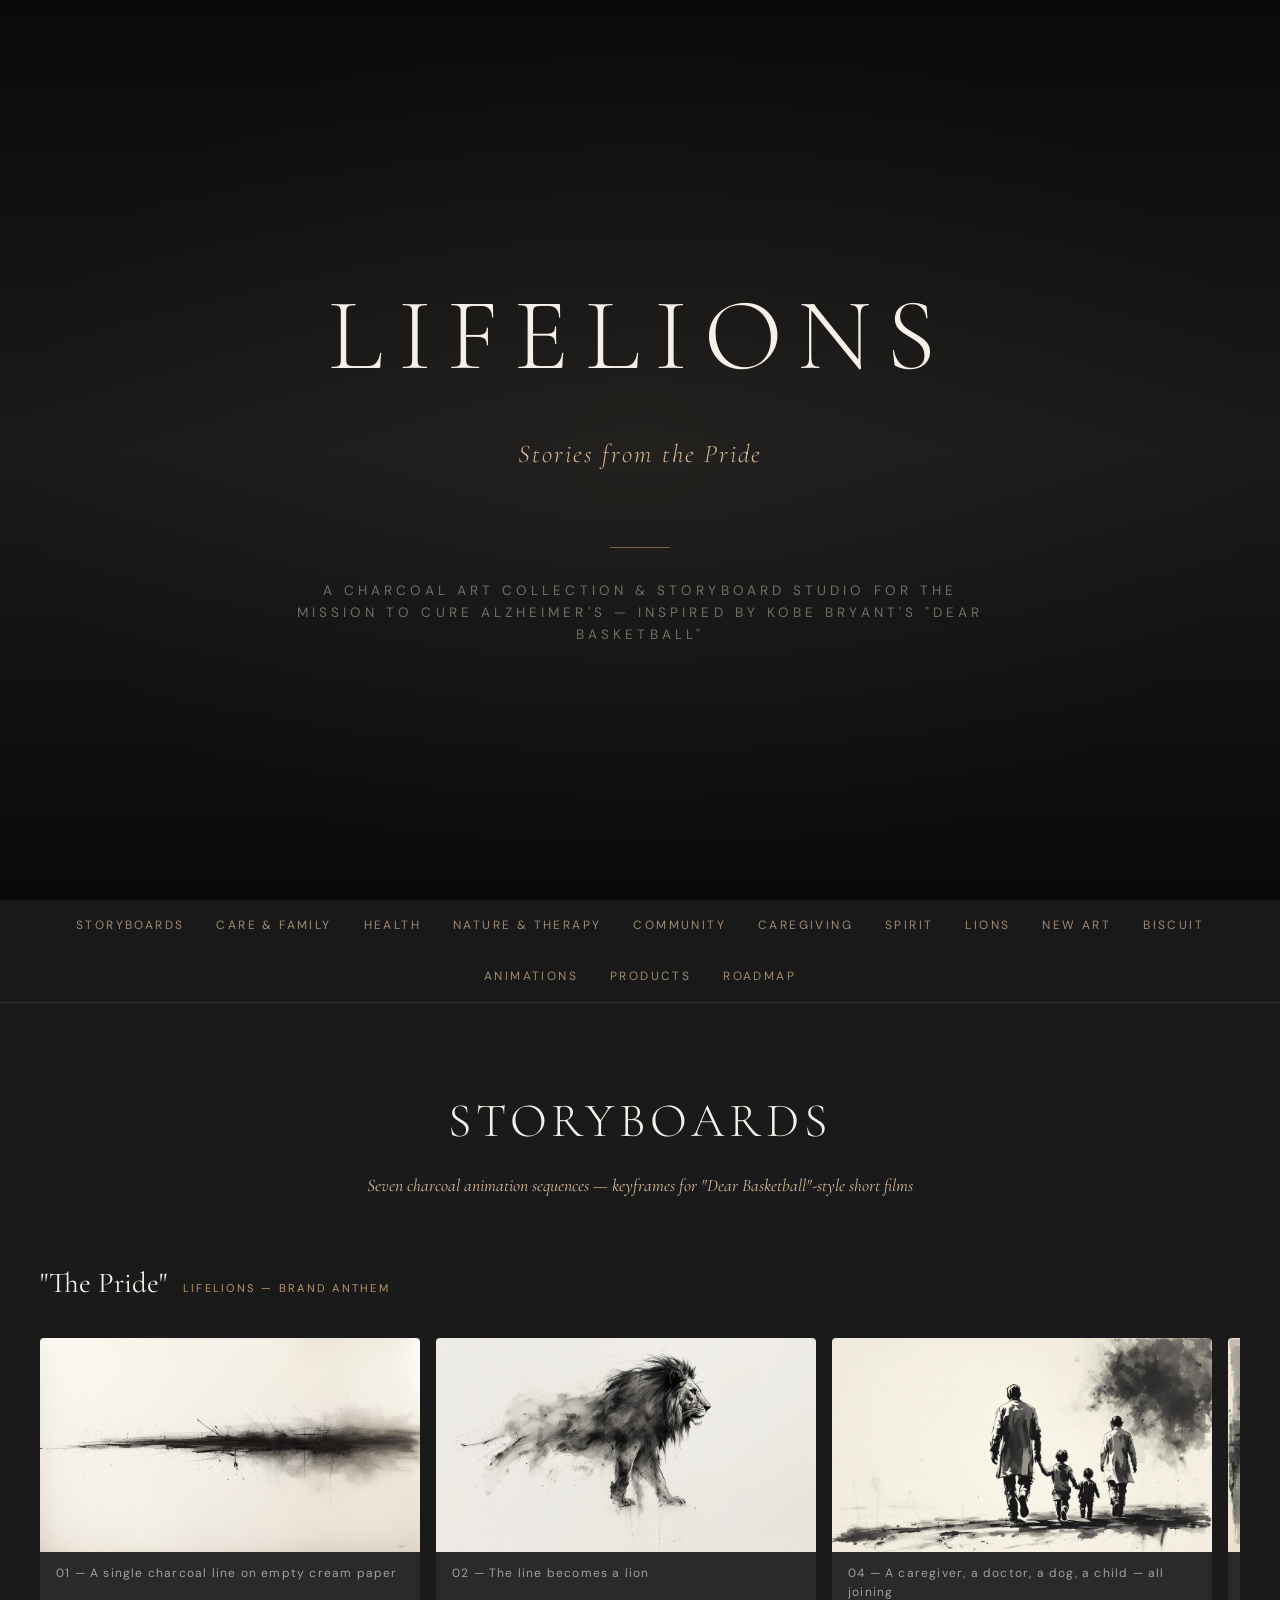
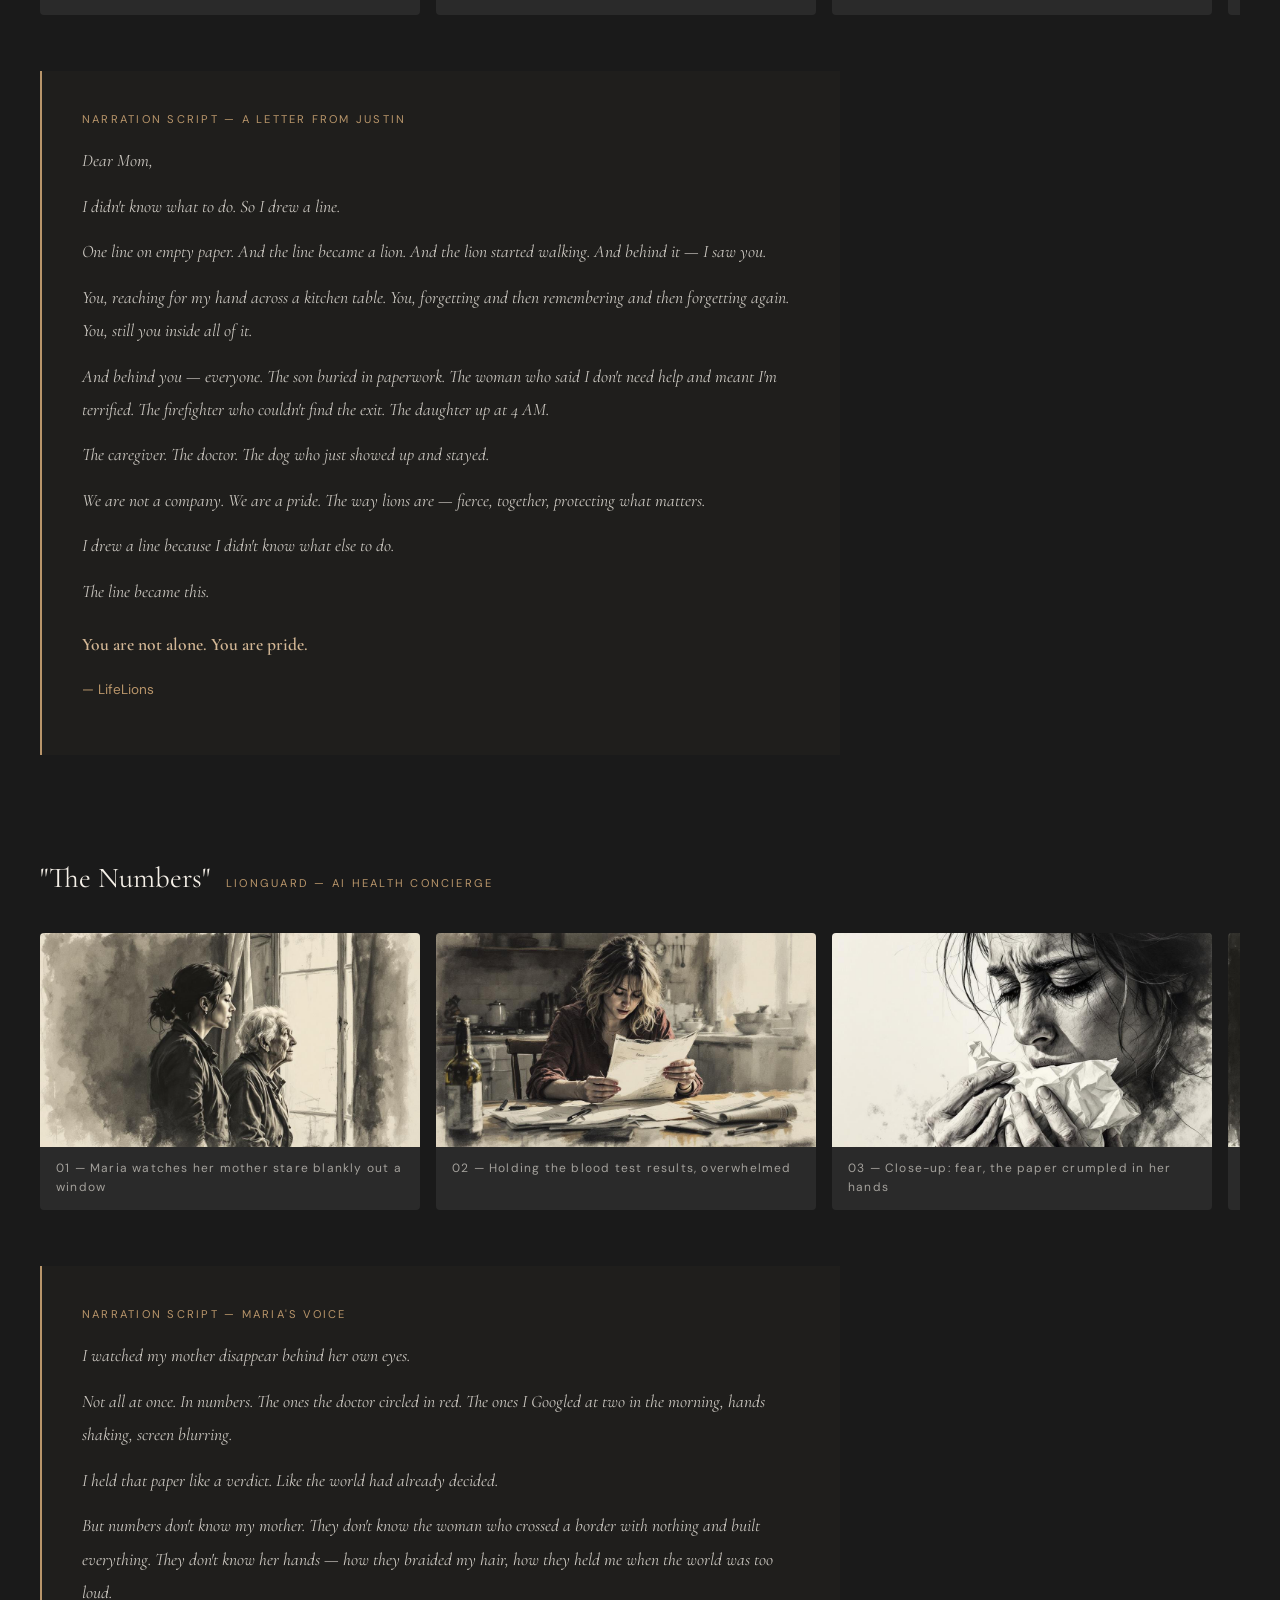
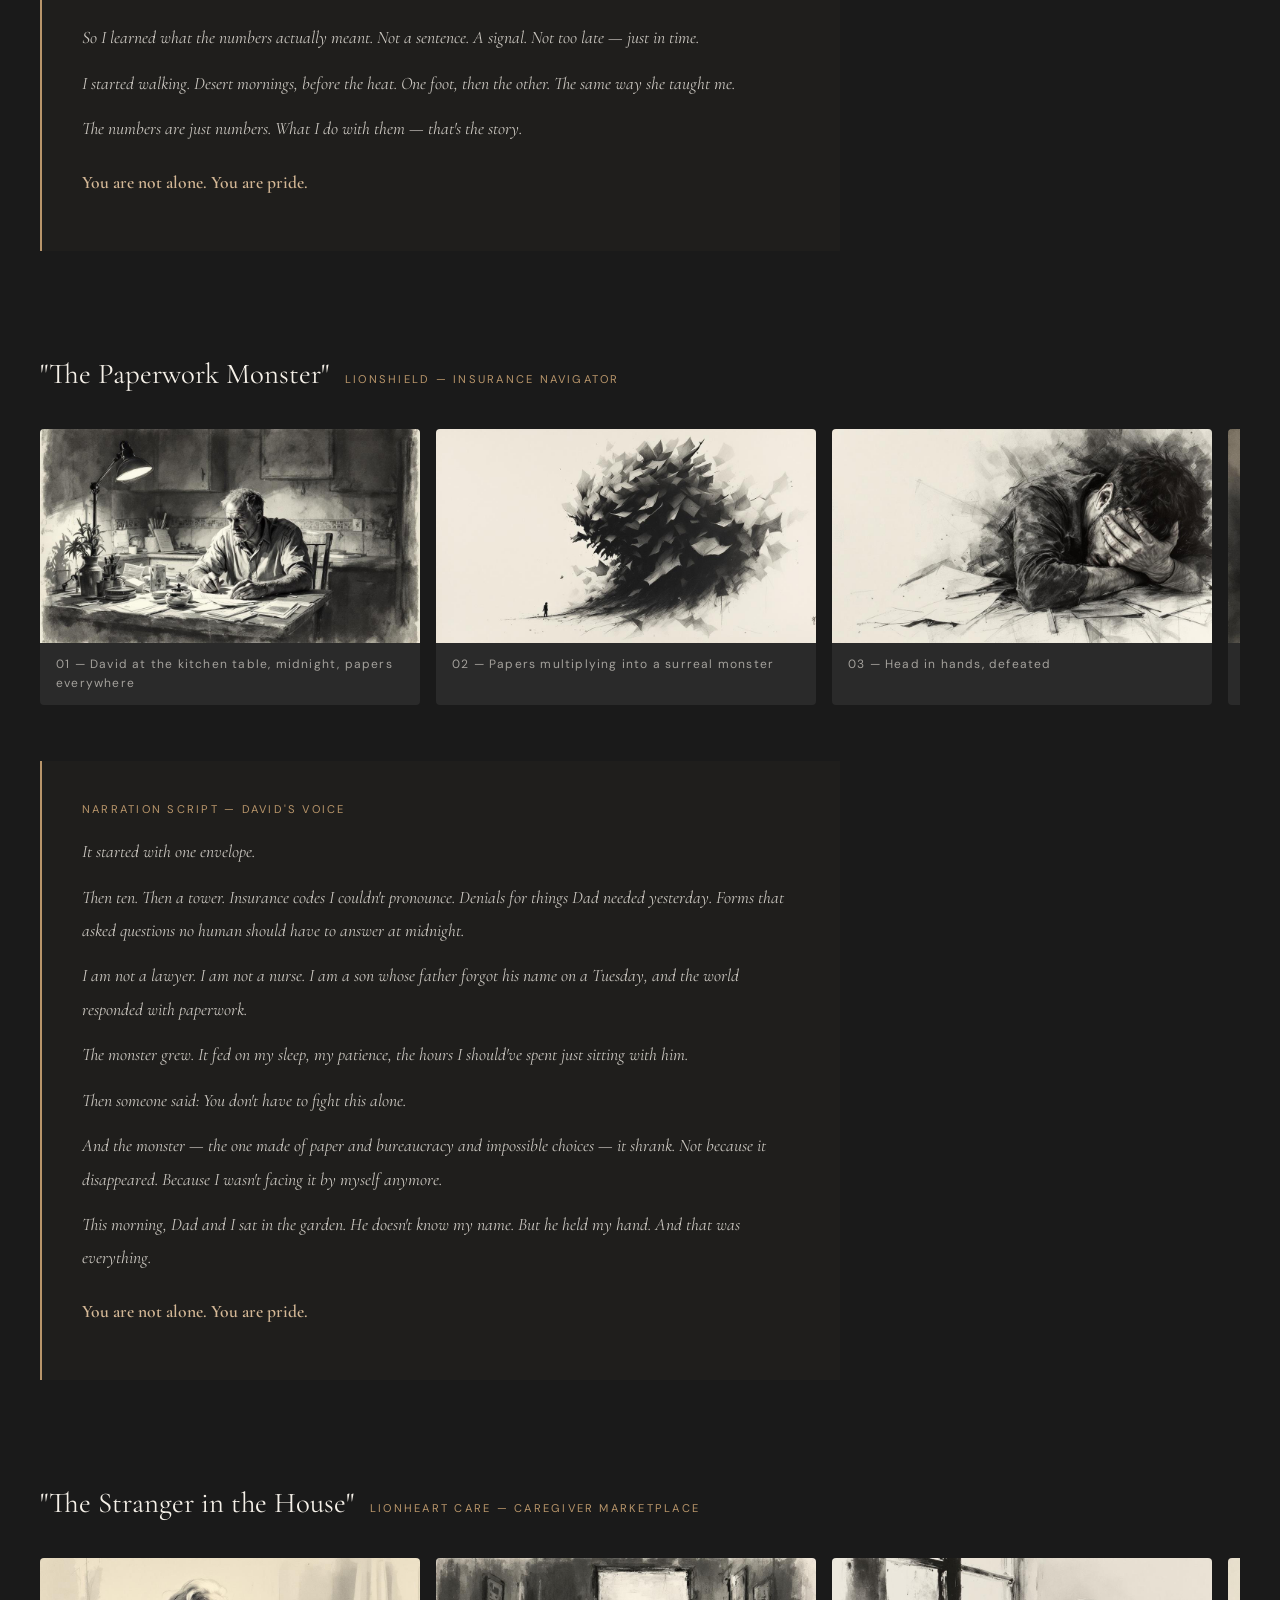
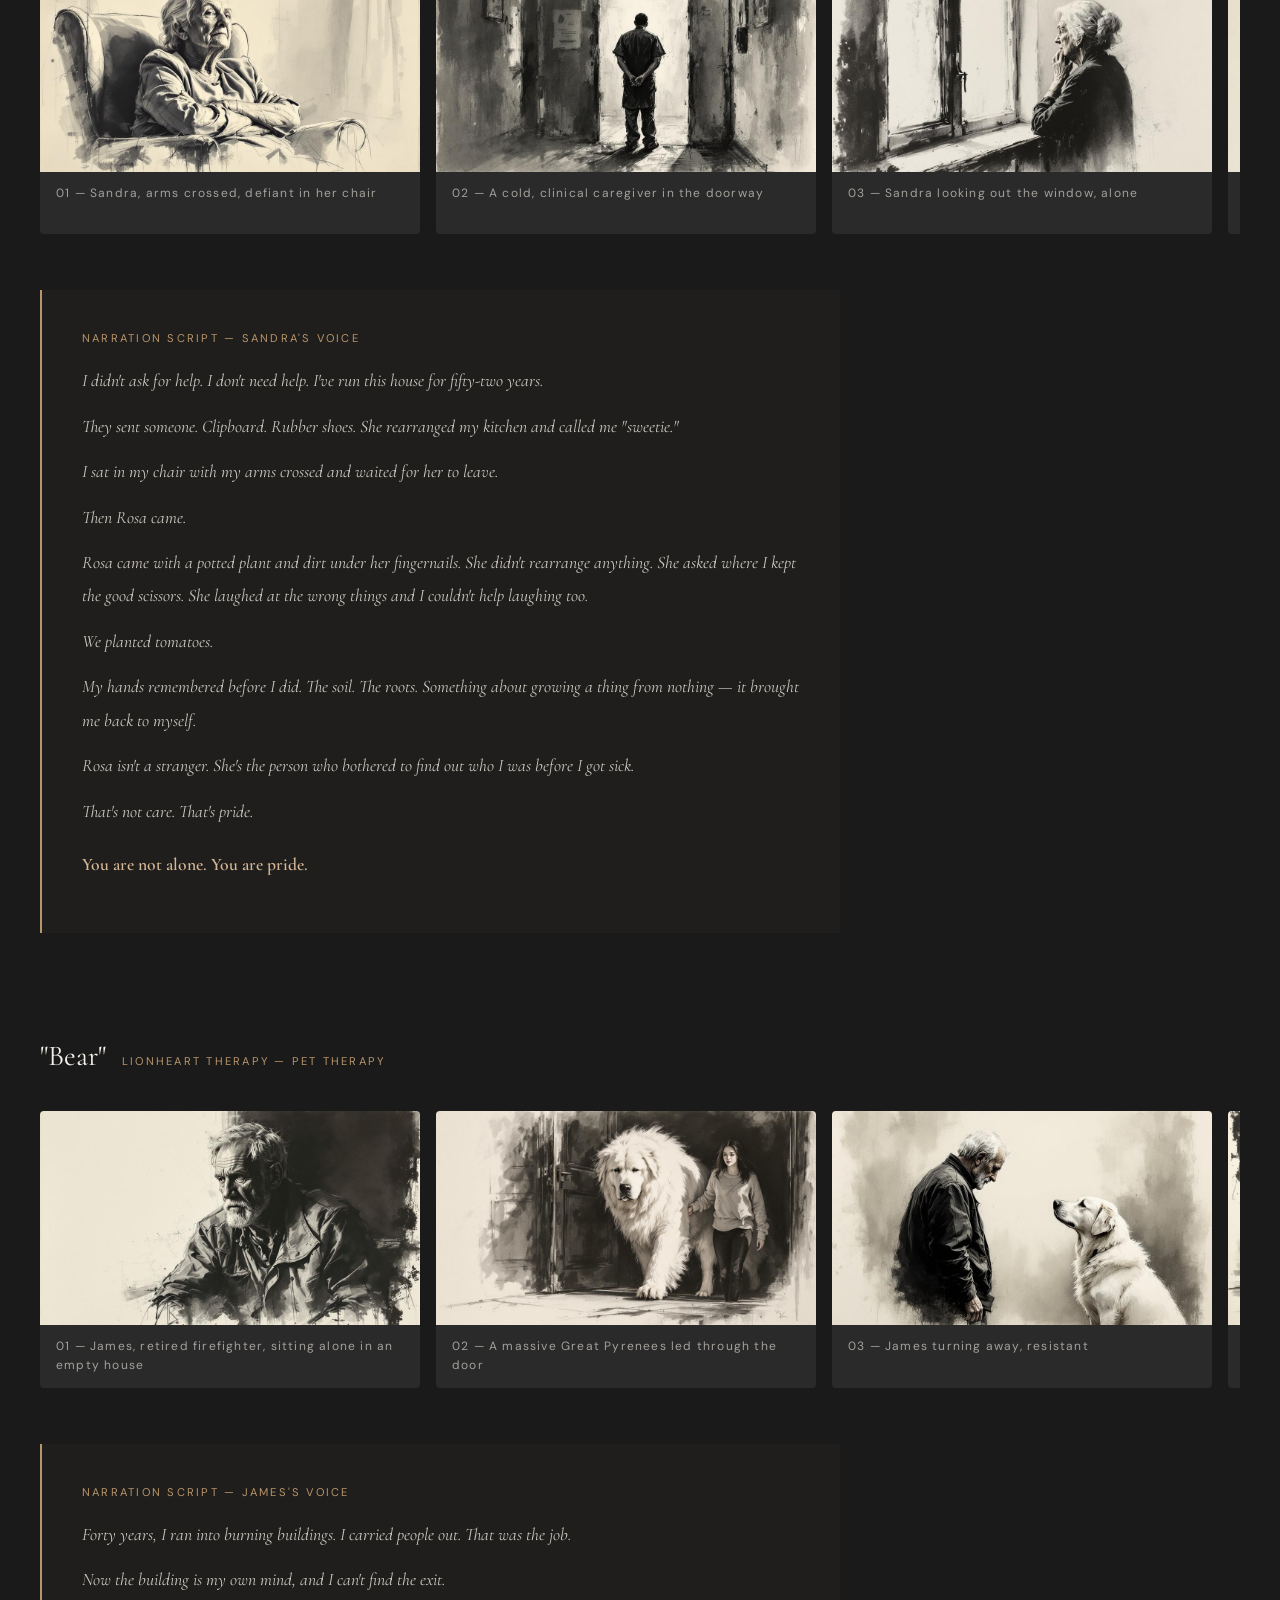
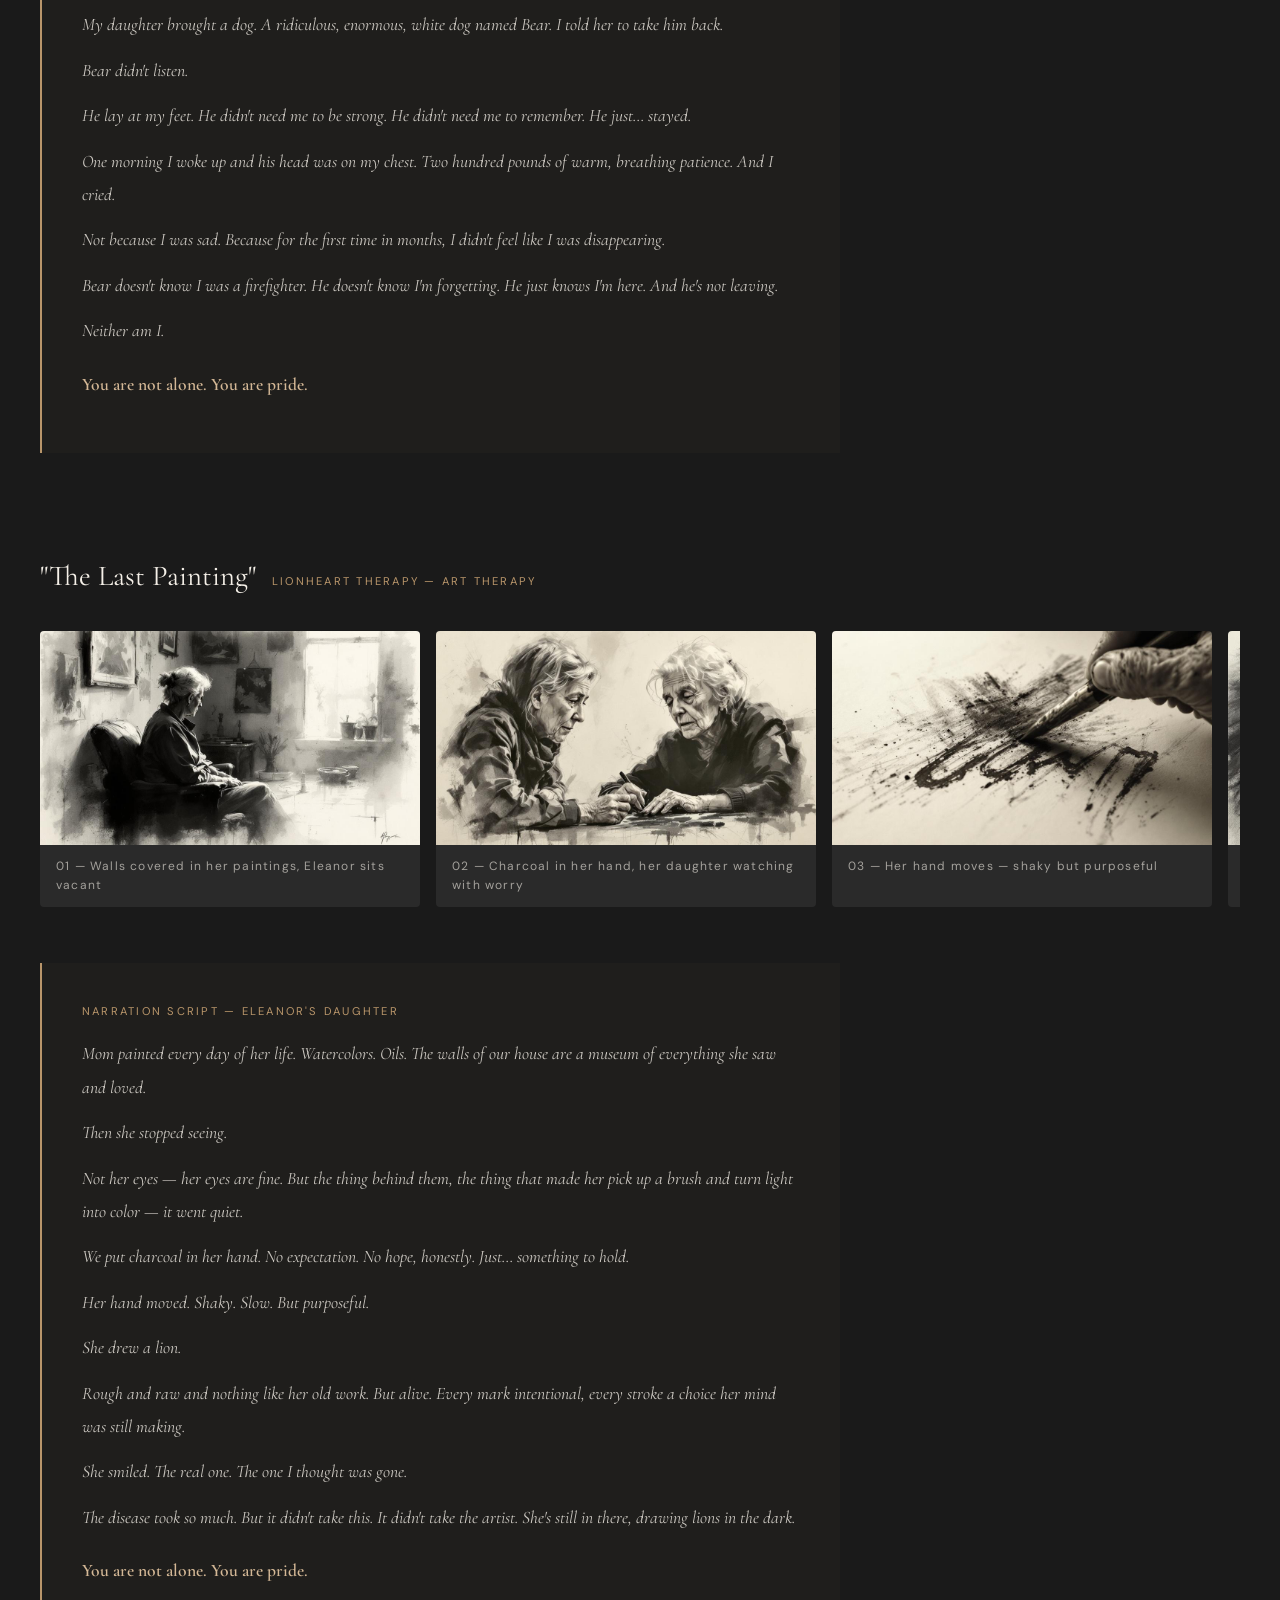
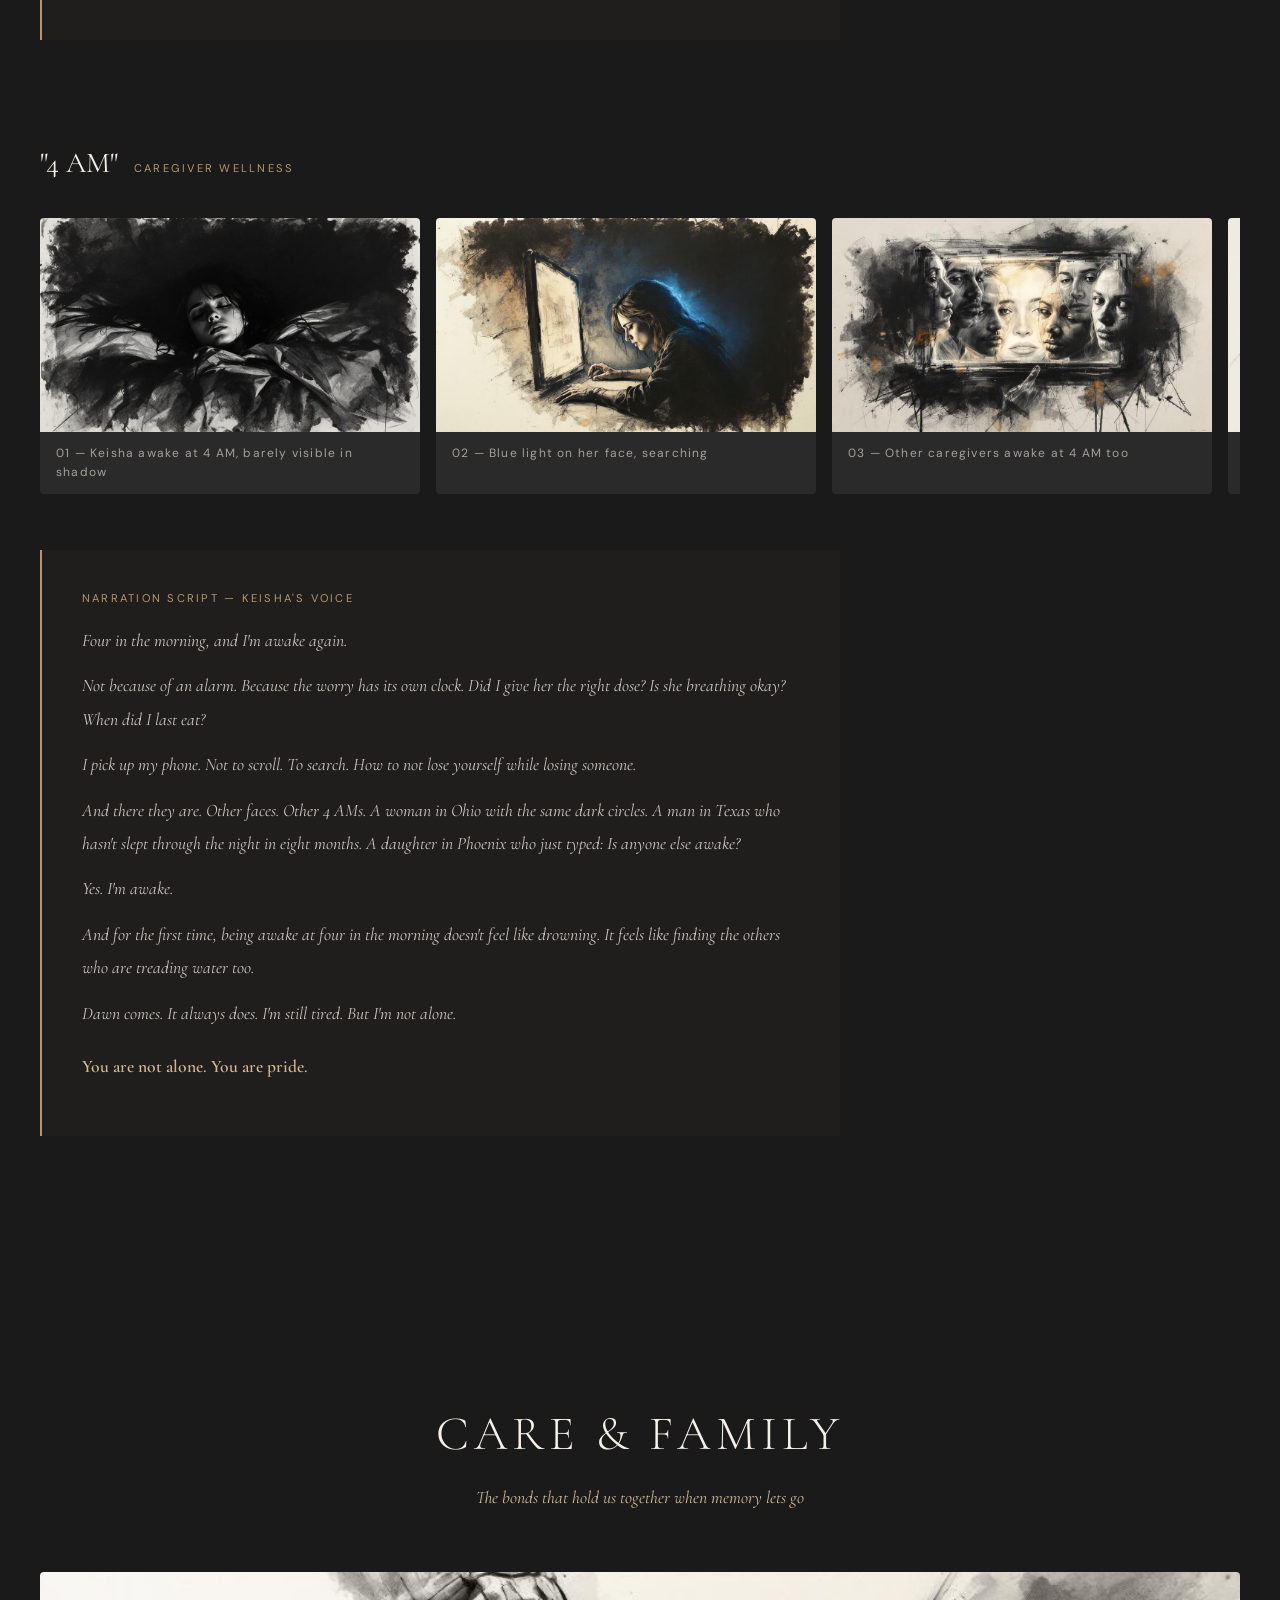
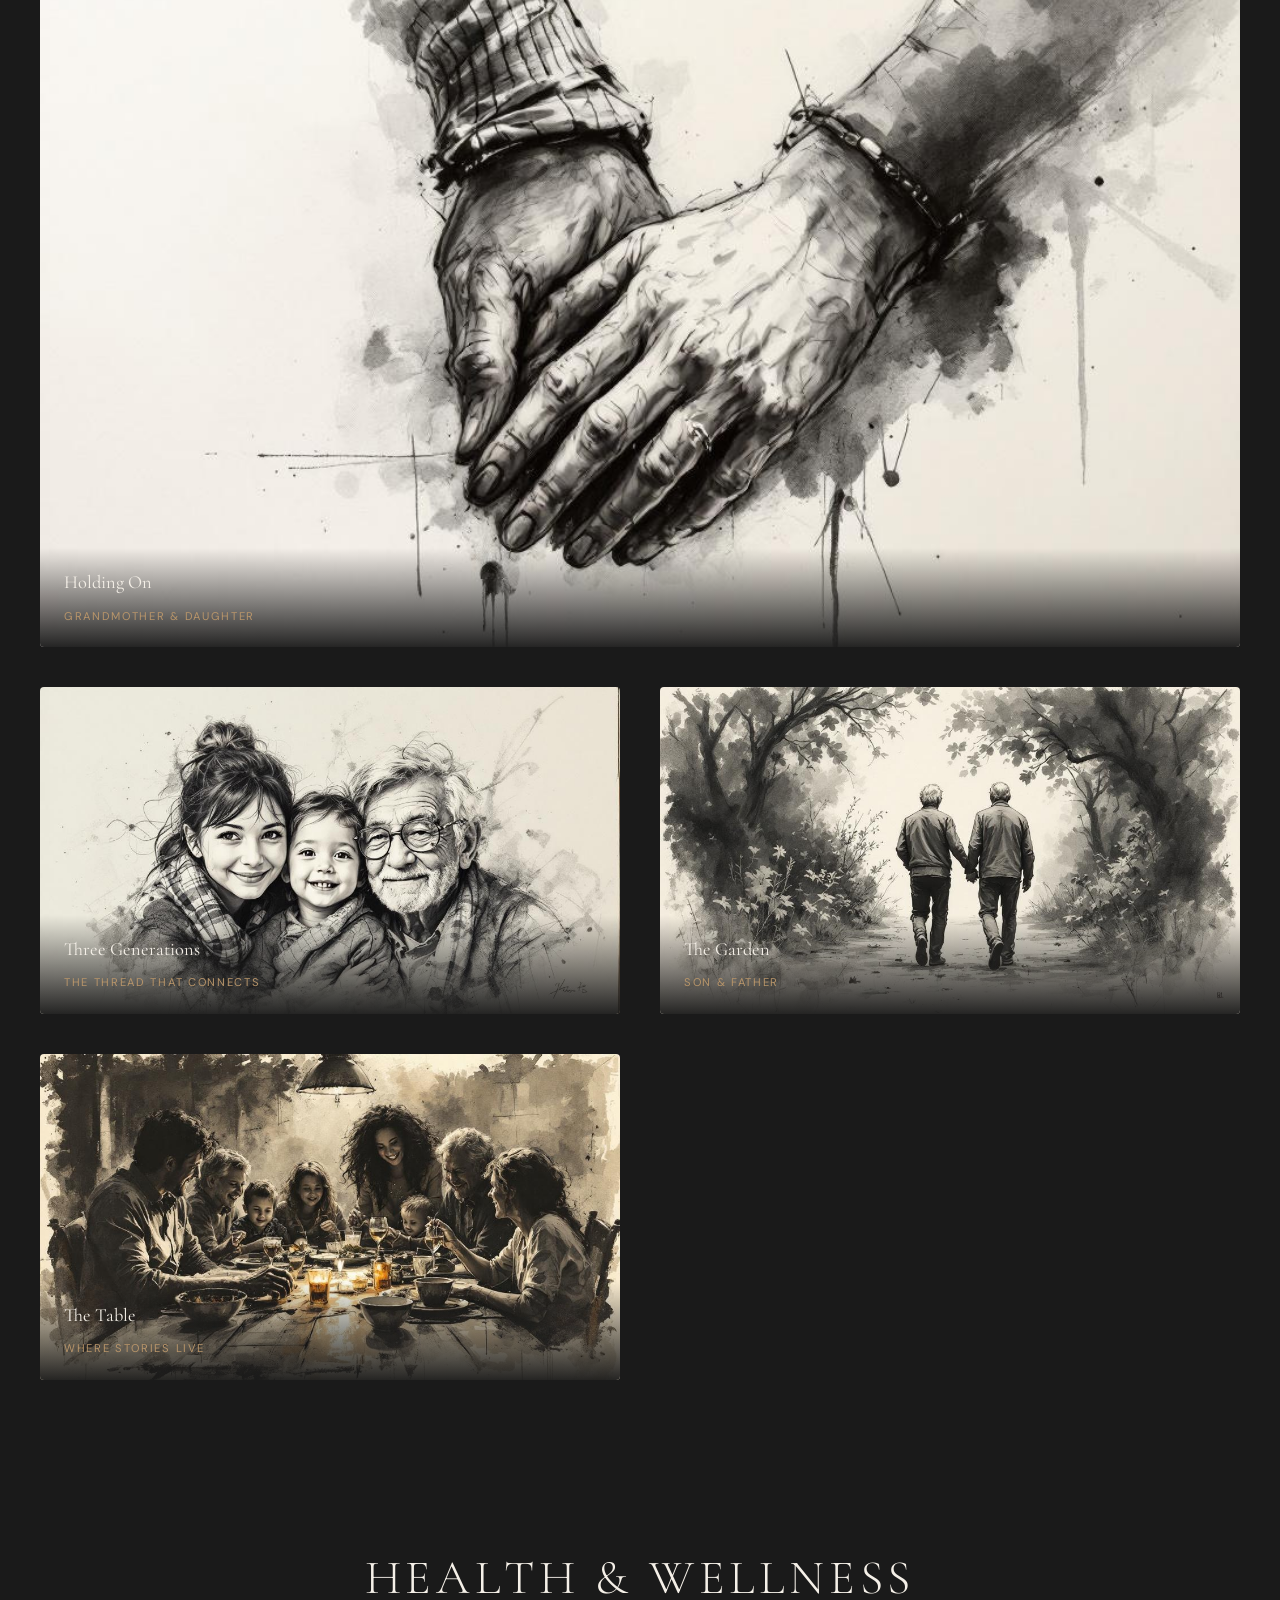
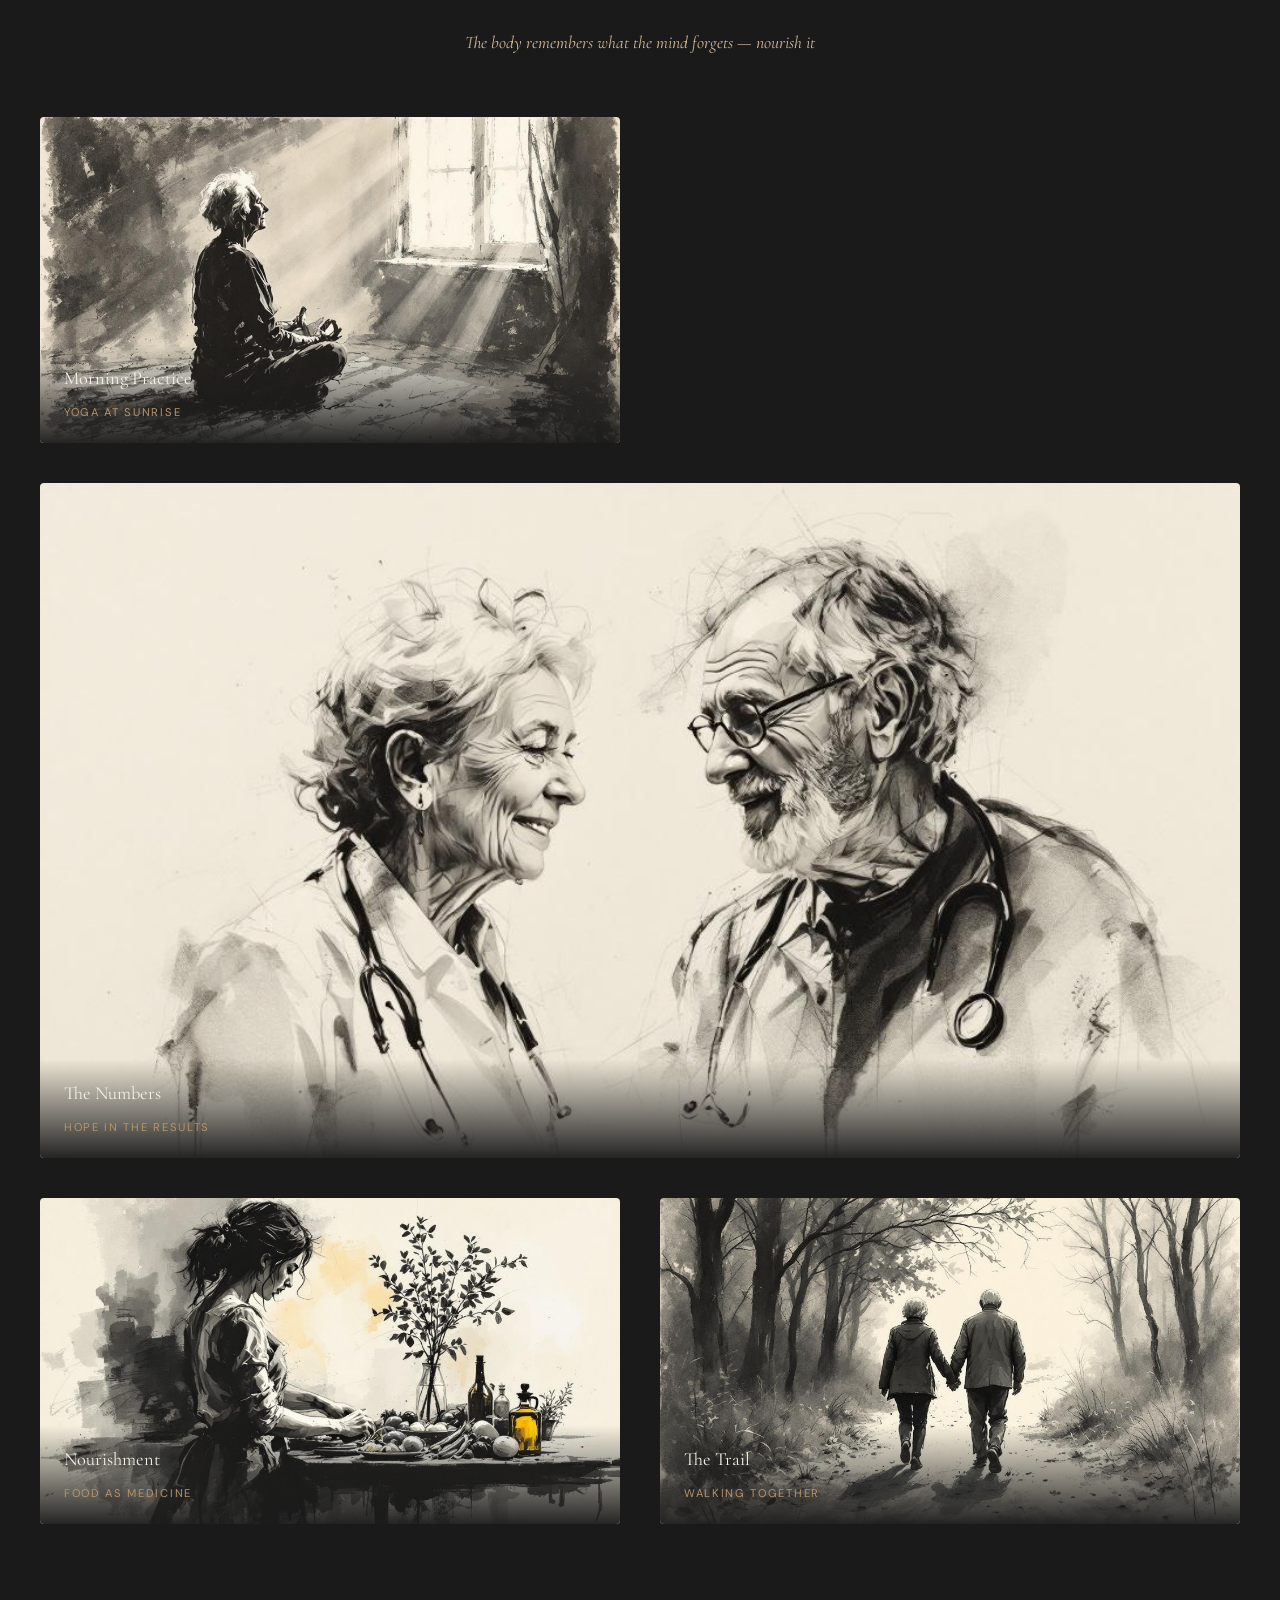
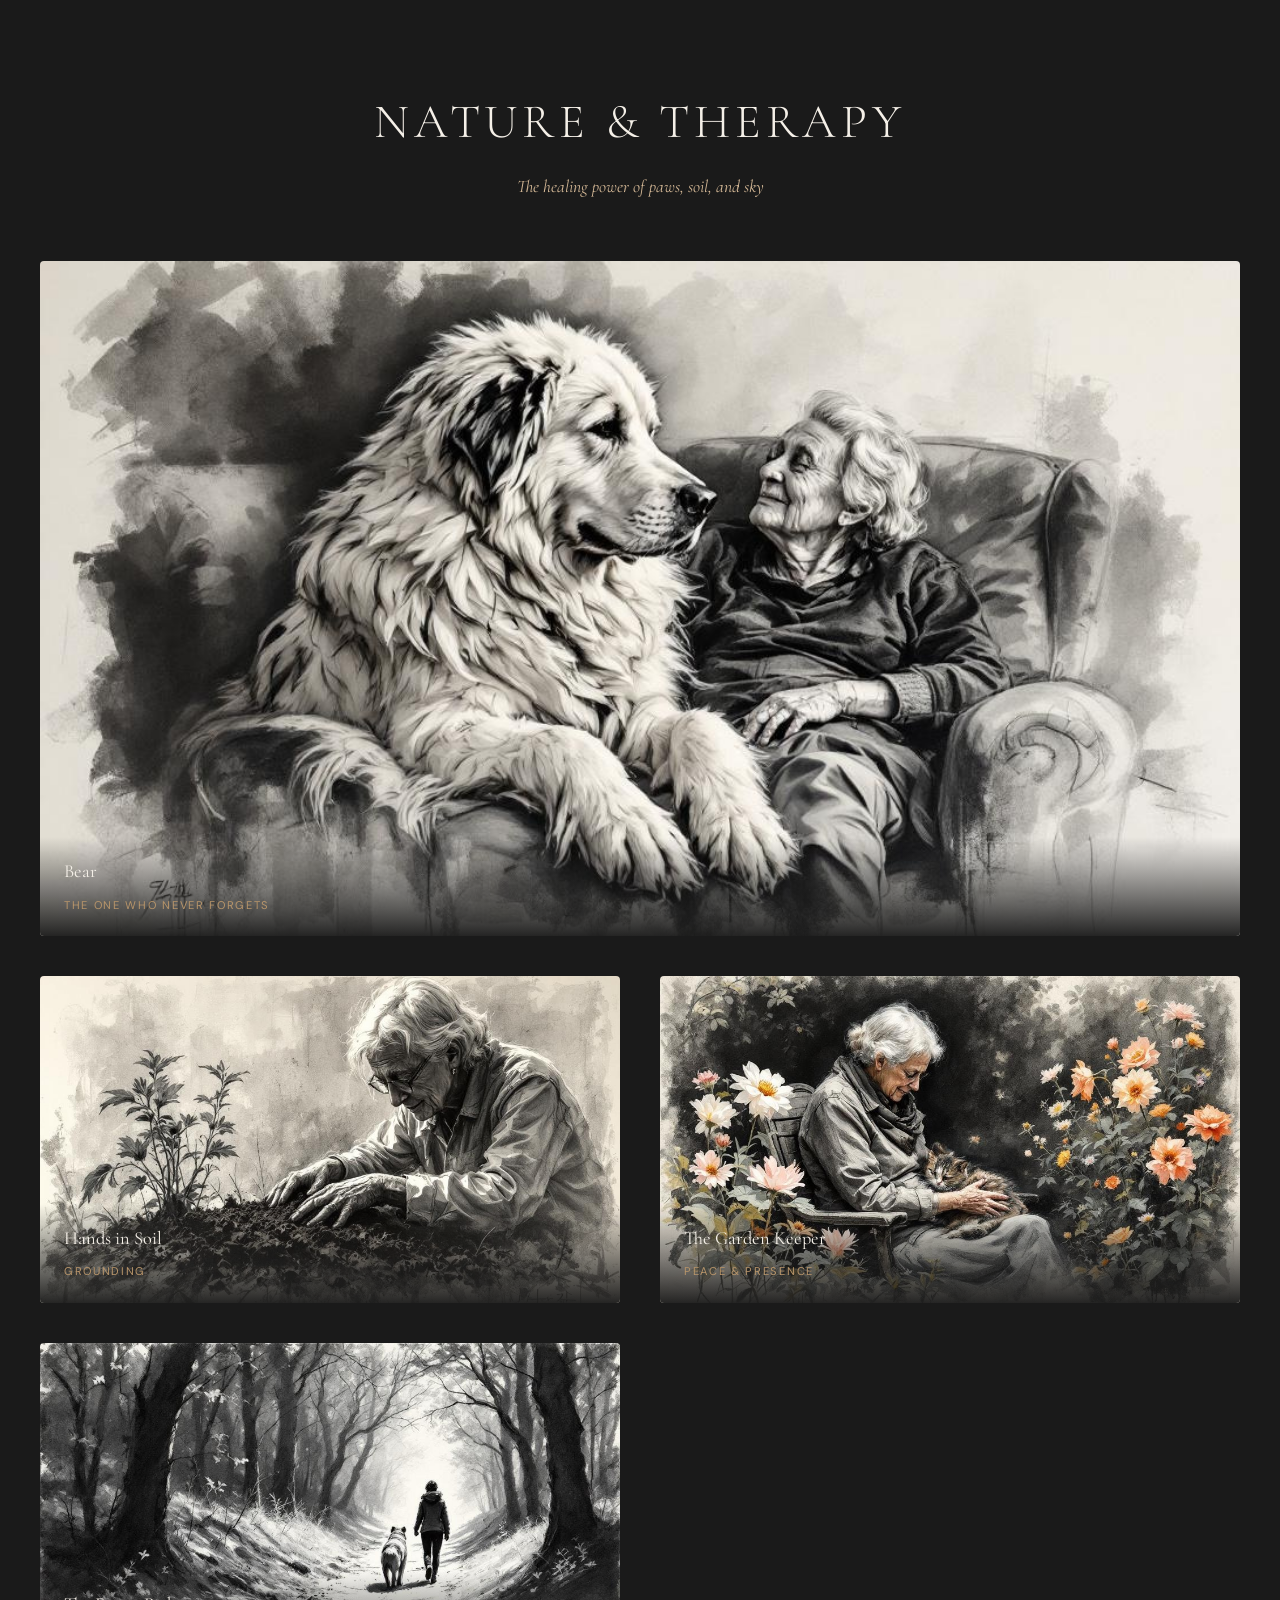
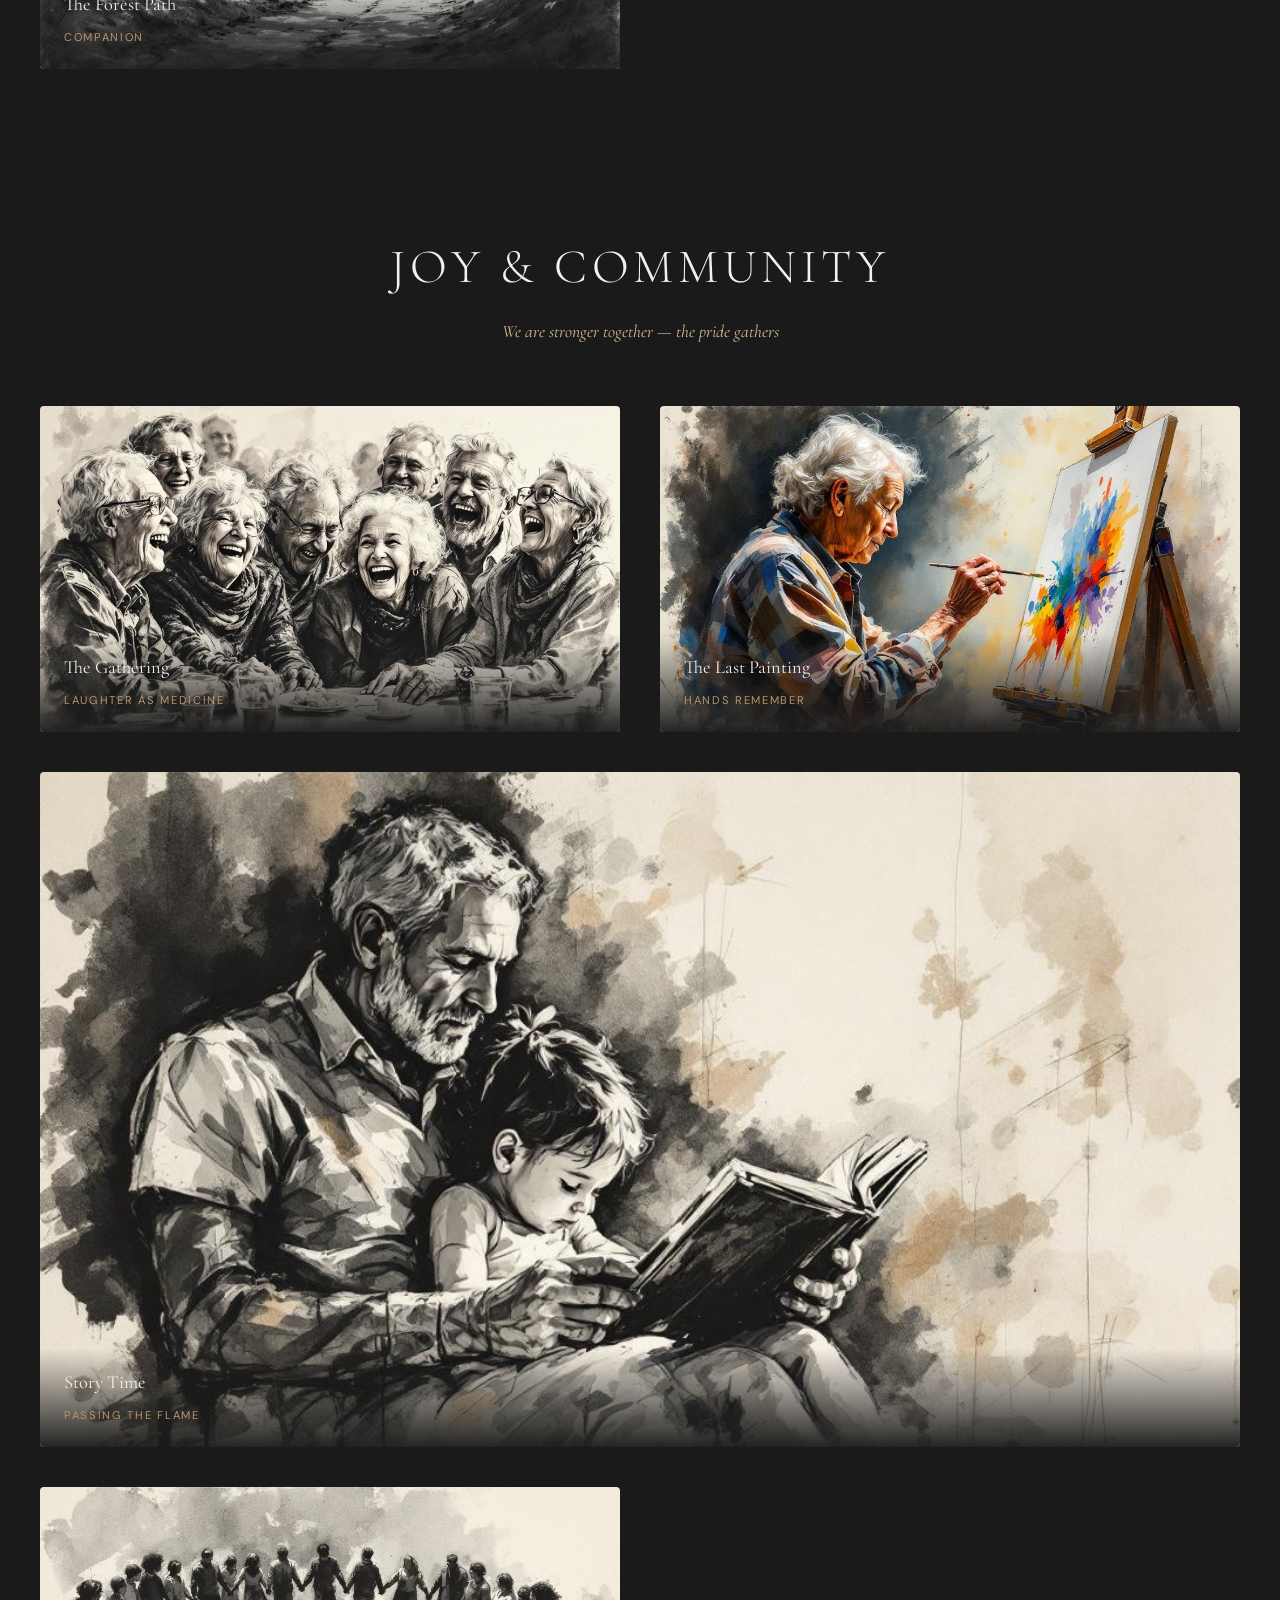
==== commit 3d02c53e: "Remove frame-03 from The Pride storyboard" ====
--- a/gallery.html
+++ b/gallery.html
@@ -600,10 +600,7 @@
         <img src="art/storyboards/07-the-pride/frame-02.jpg" loading="lazy" alt="Lion emerges">
         <div class="frame-label">02 — The line becomes a lion</div>
       </div>
-      <div class="storyboard-frame" onclick="openLightbox(64)">
-        <img src="art/storyboards/07-the-pride/frame-03.jpg" loading="lazy" alt="Grandmother emerges">
-        <div class="frame-label">03 — A grandmother figure emerges from charcoal behind the lion</div>
-      </div>
+
       <div class="storyboard-frame" onclick="openLightbox(65)">
         <img src="art/storyboards/07-the-pride/frame-04.jpg" loading="lazy" alt="Figures joining">
         <div class="frame-label">04 — A caregiver, a doctor, a dog, a child — all joining</div>
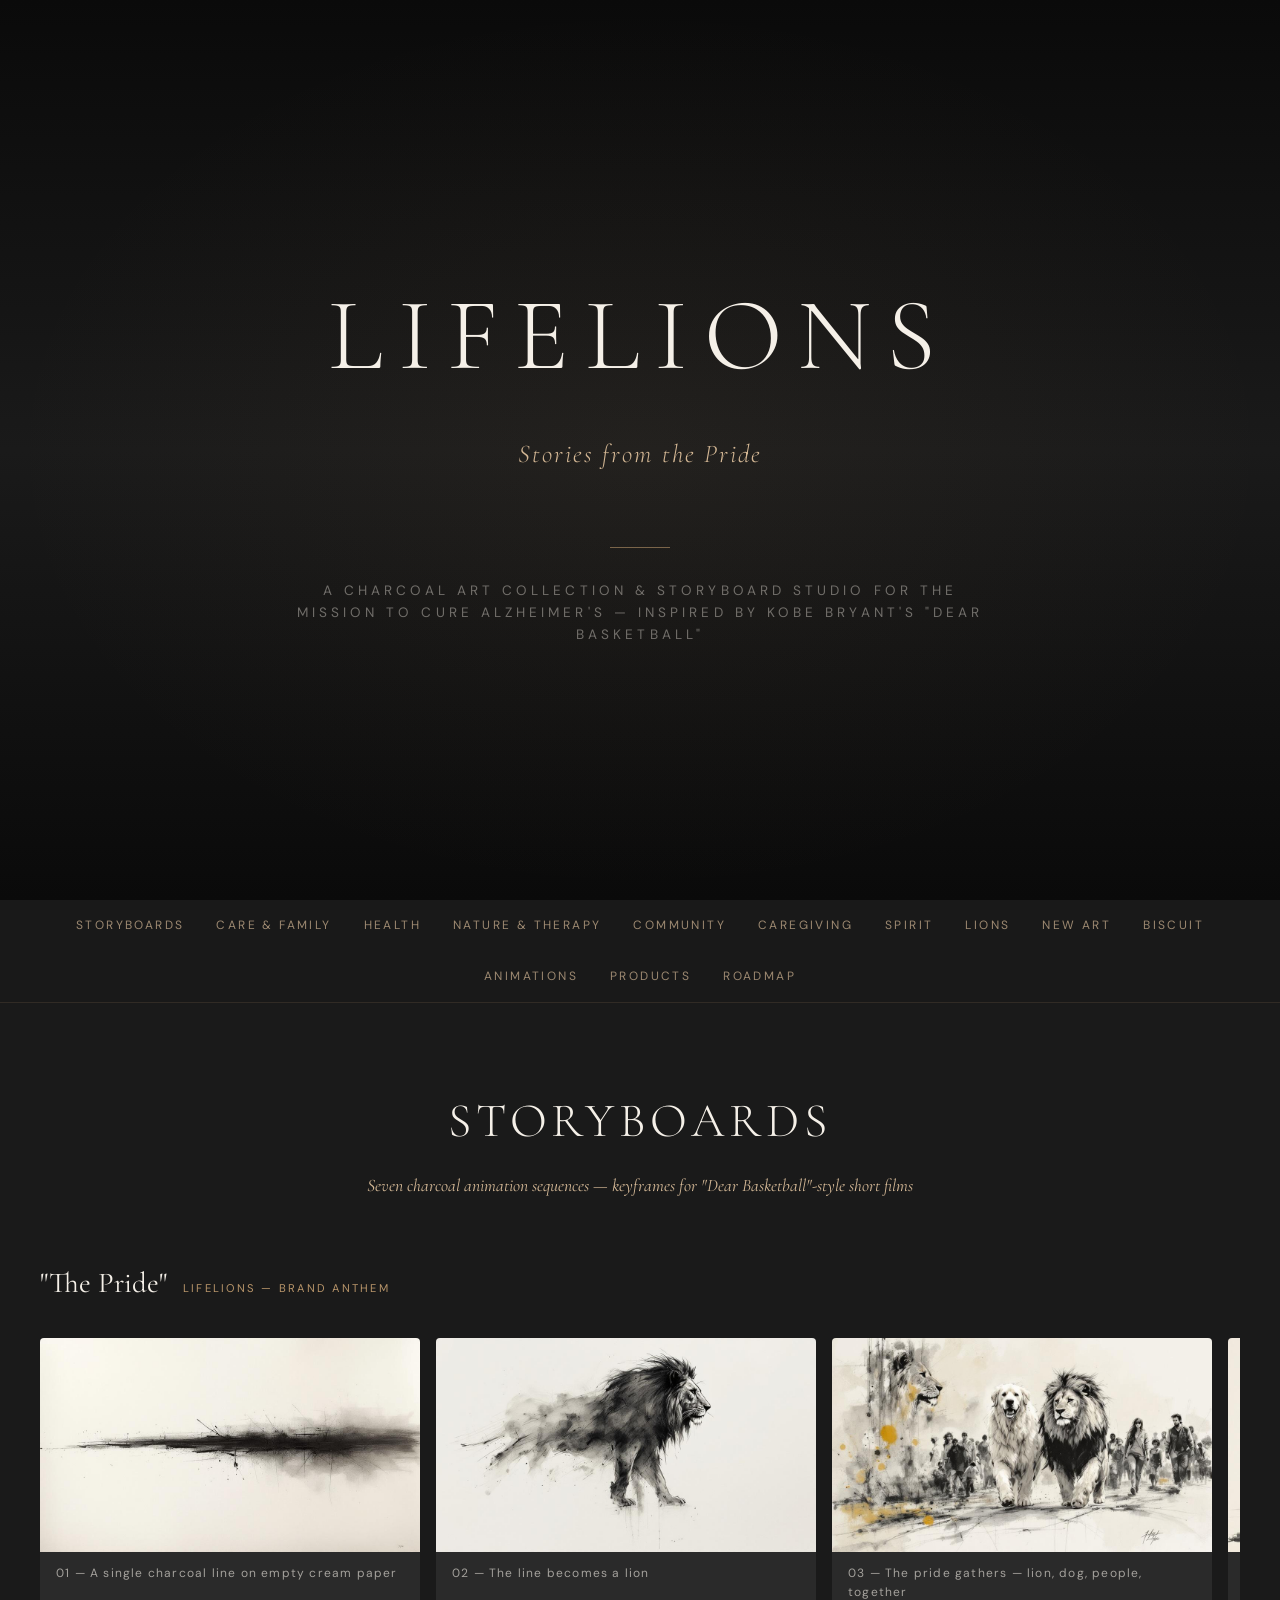
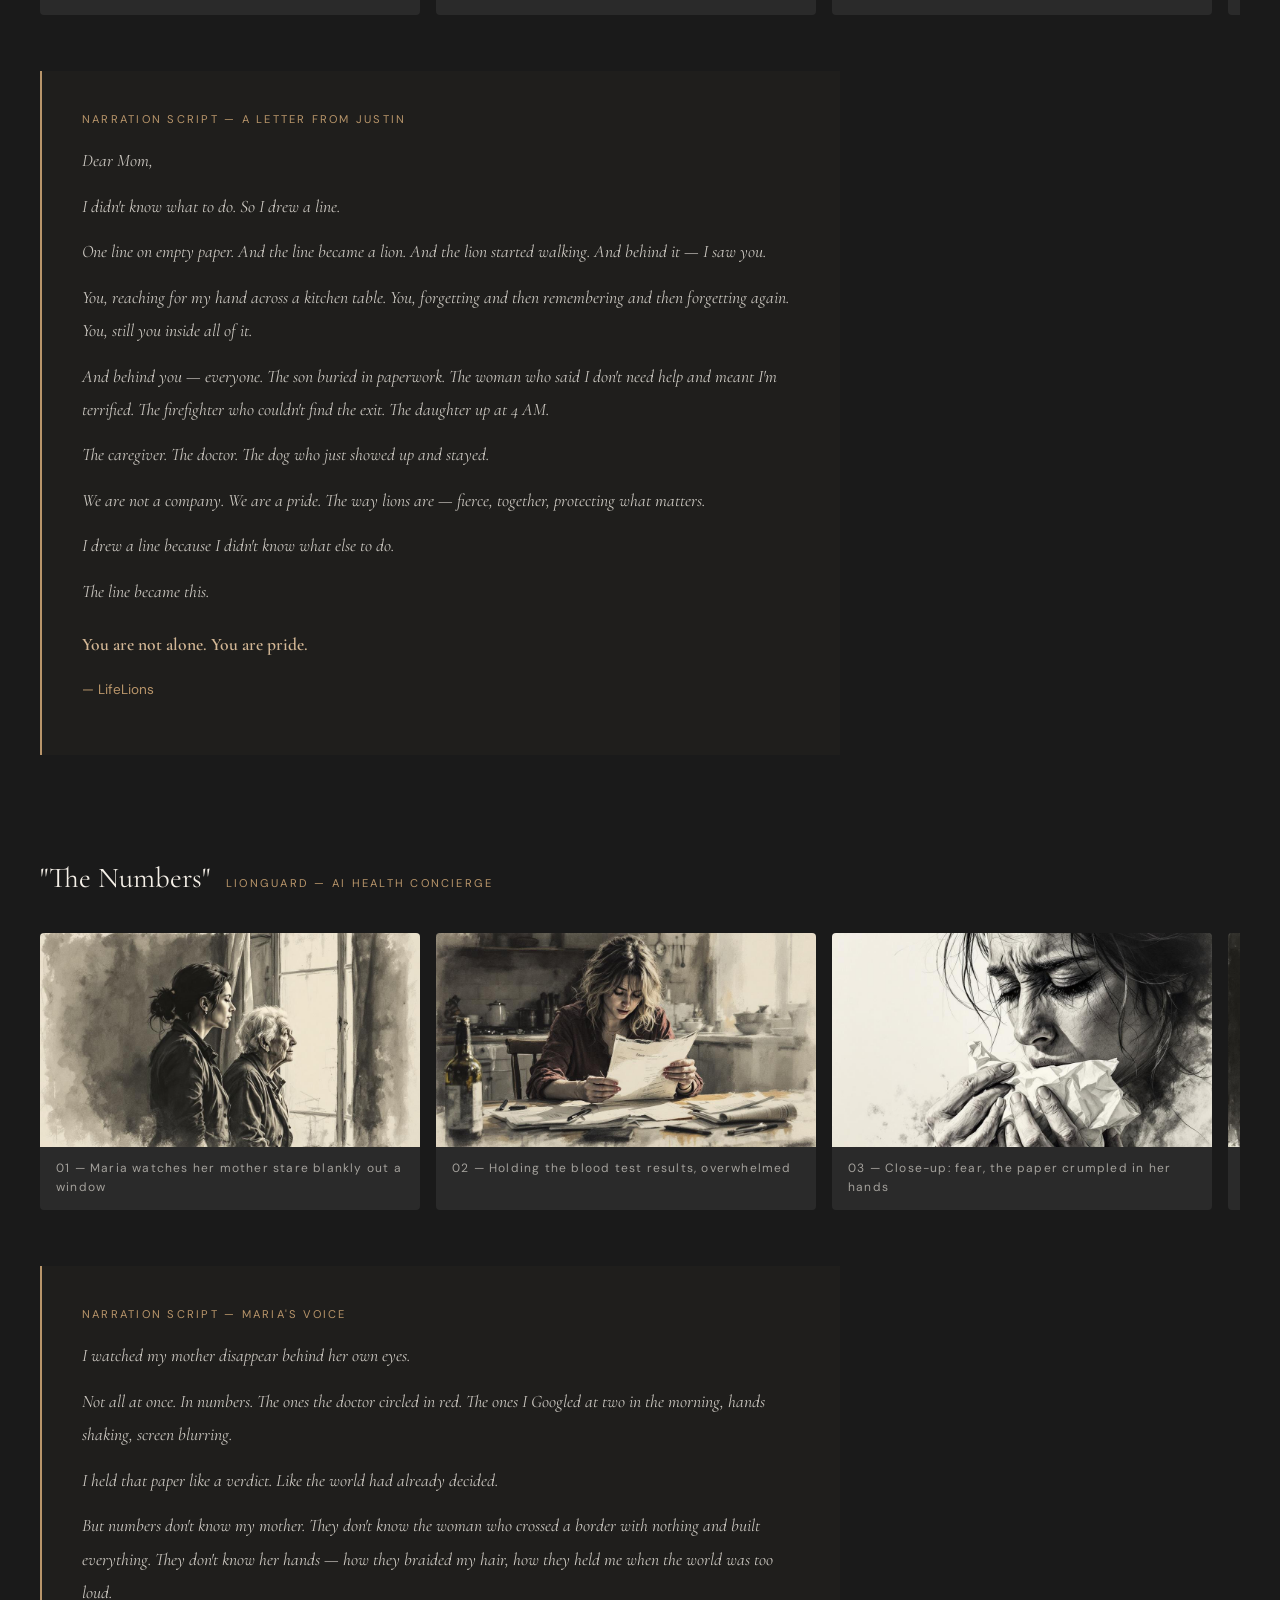
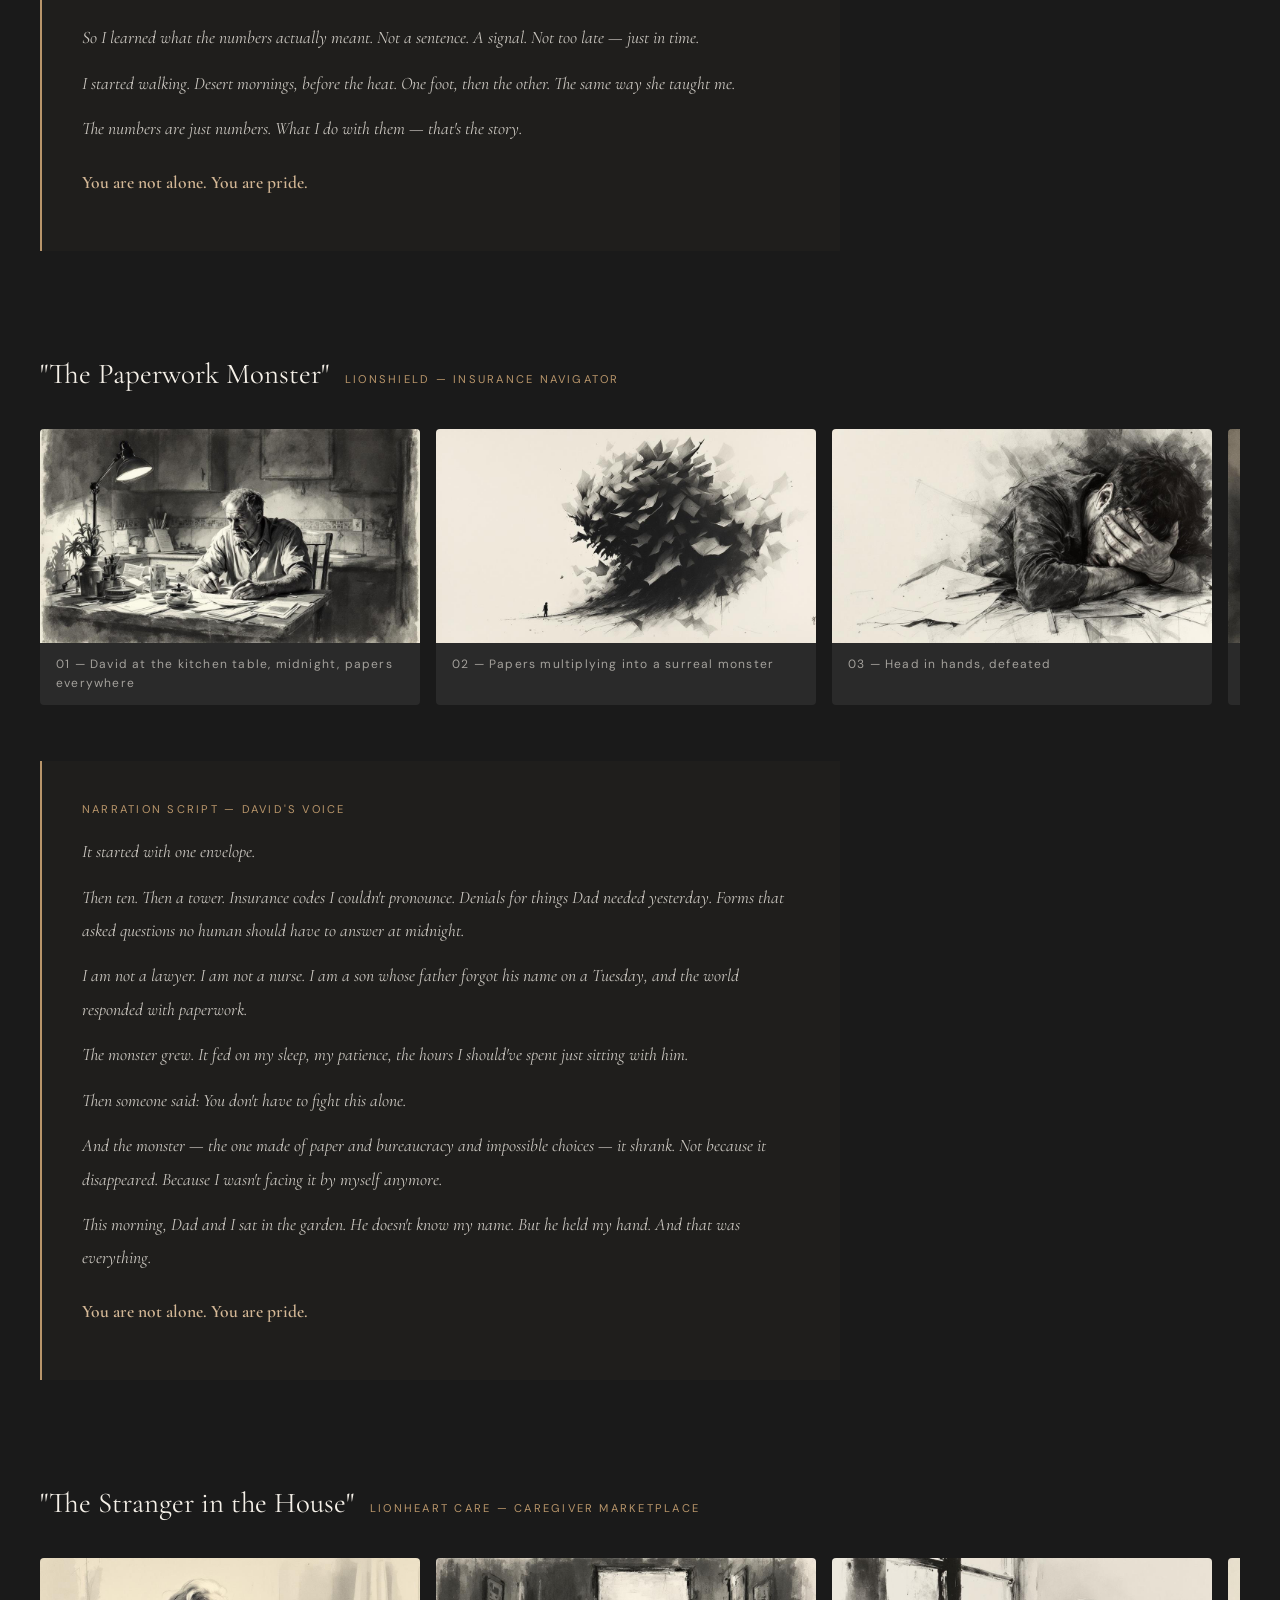
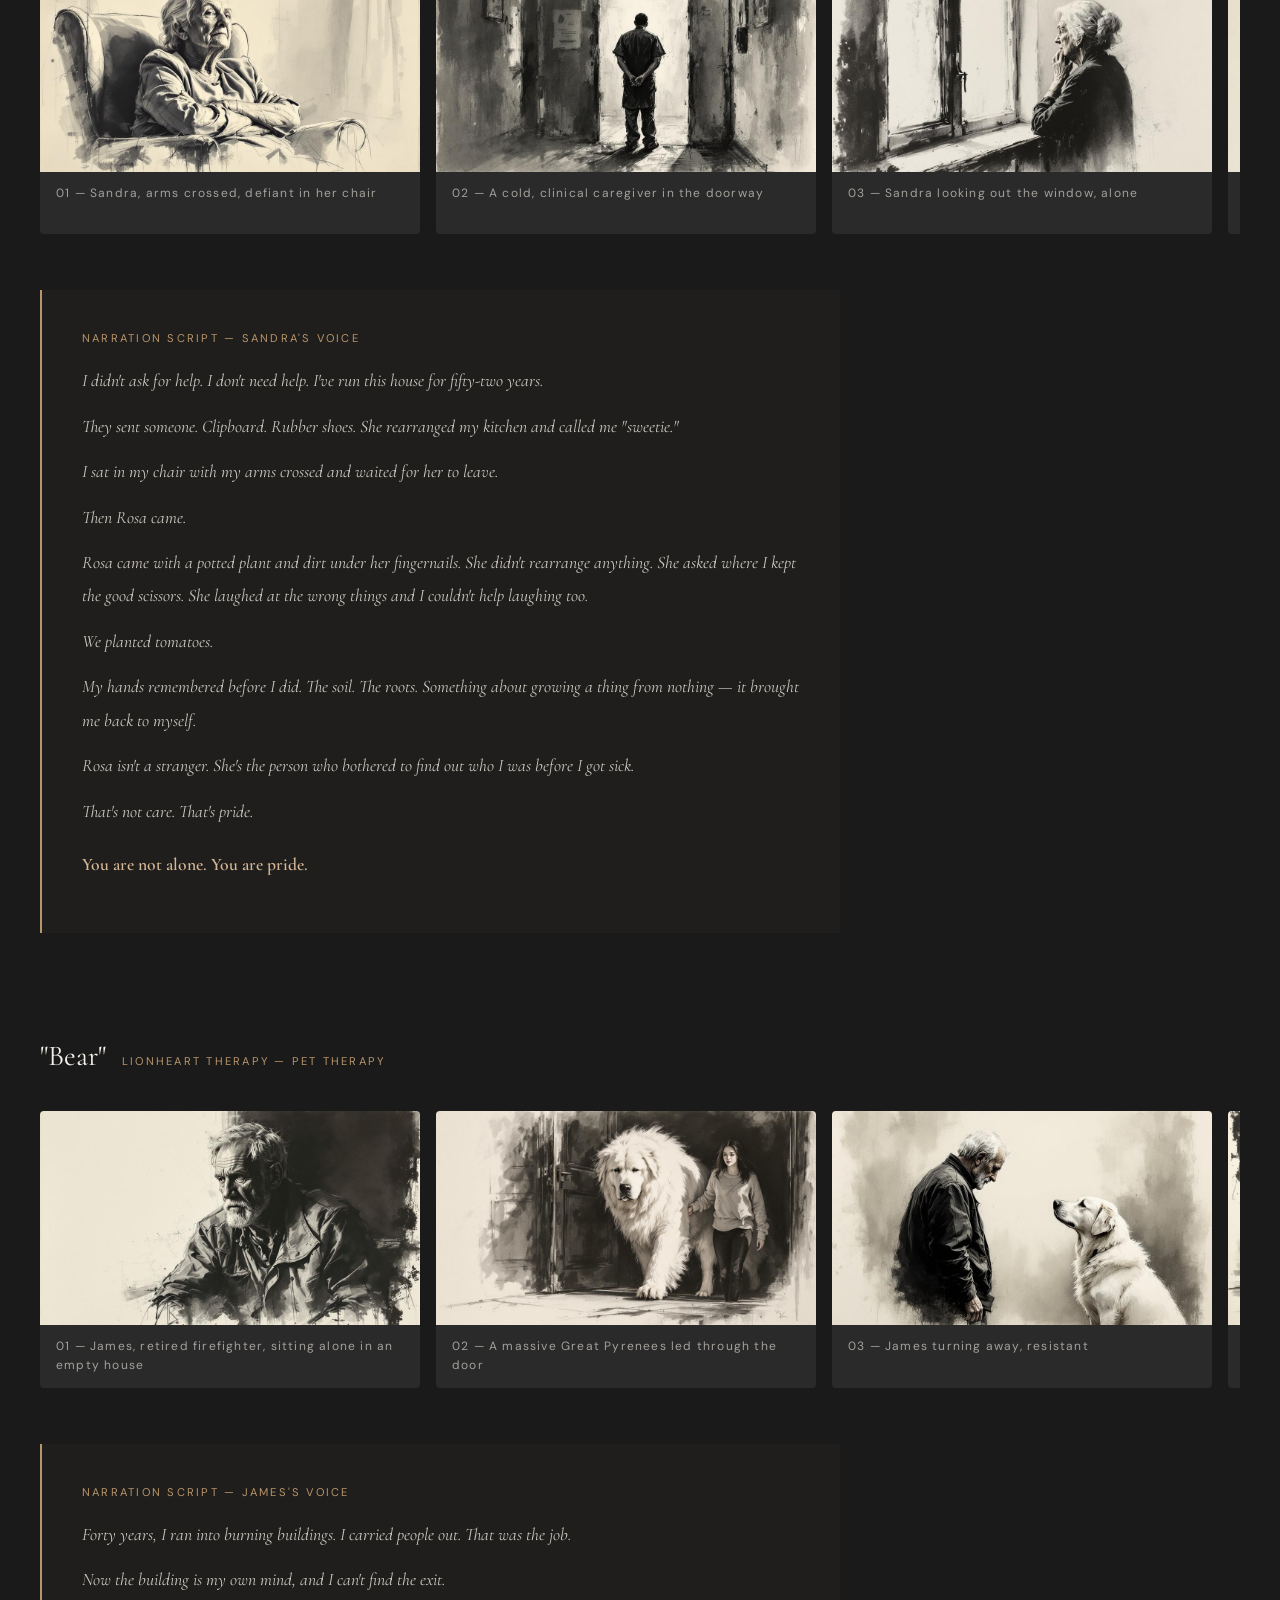
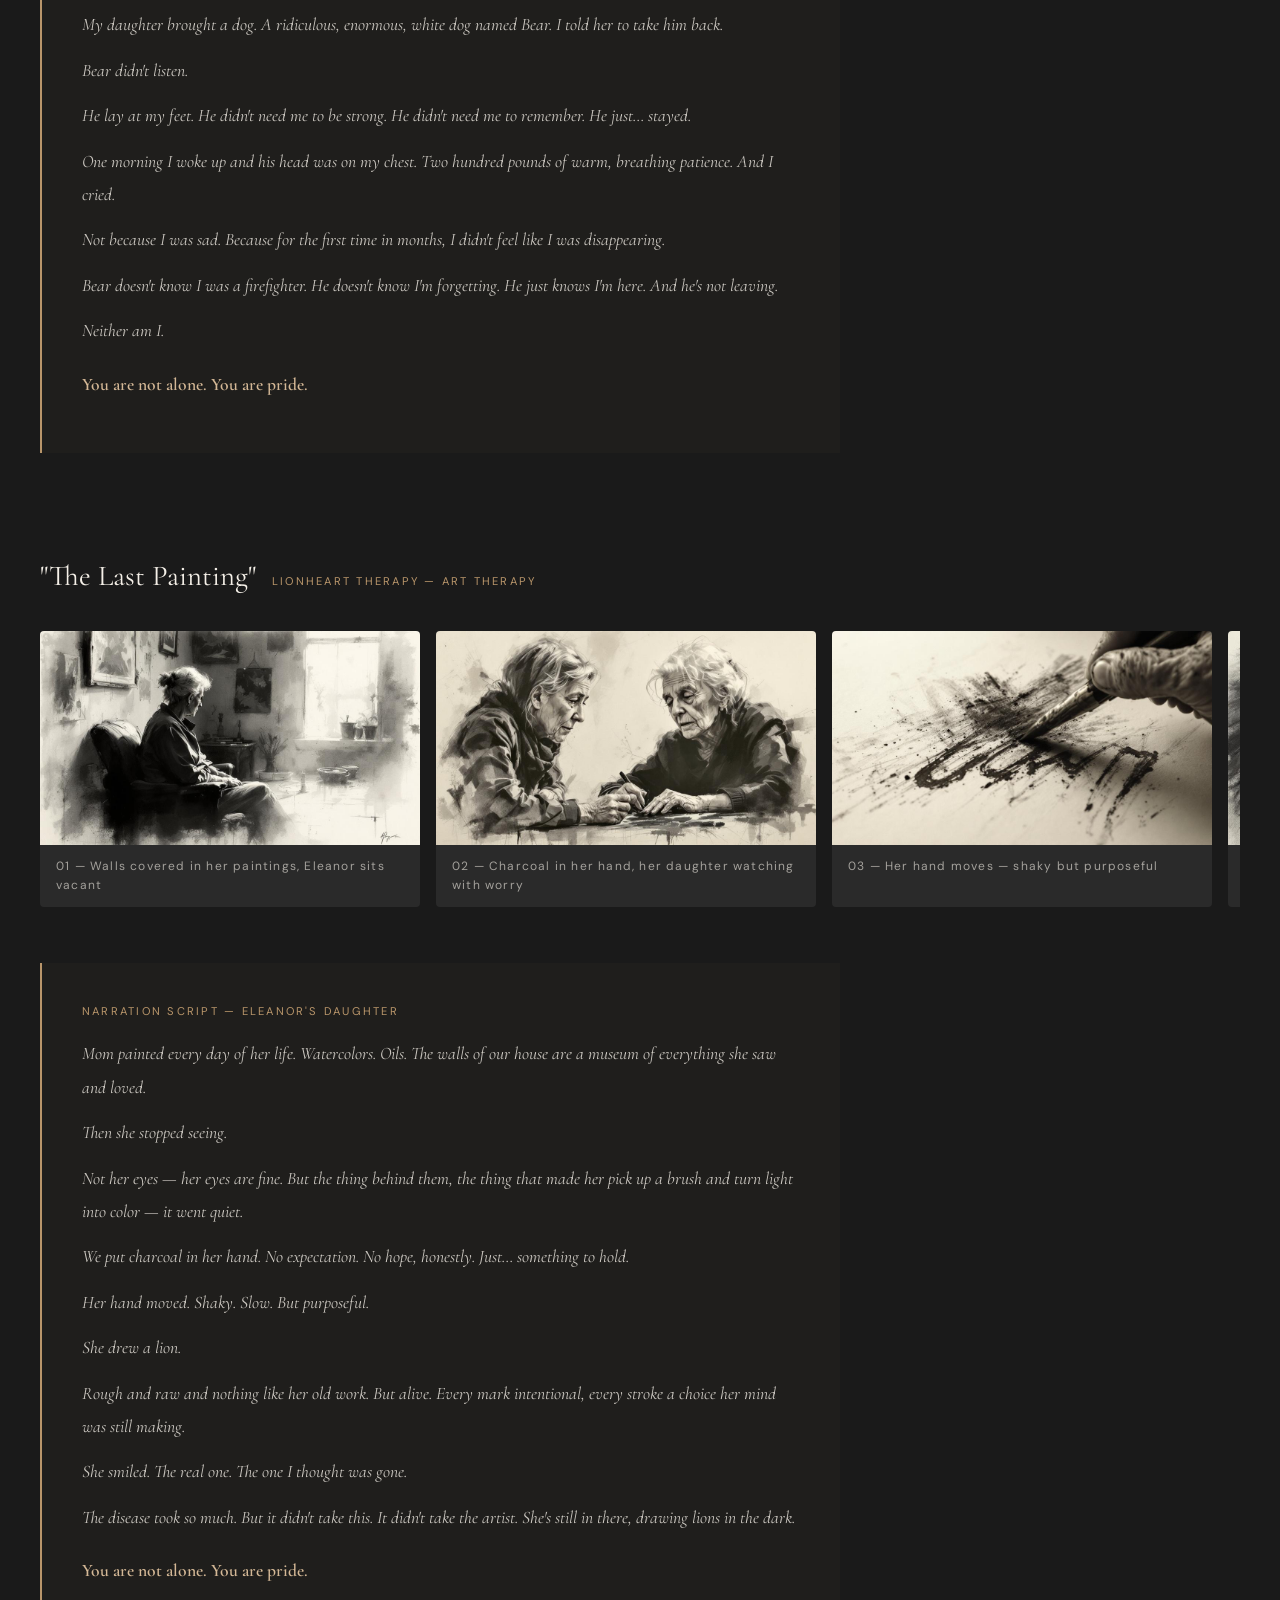
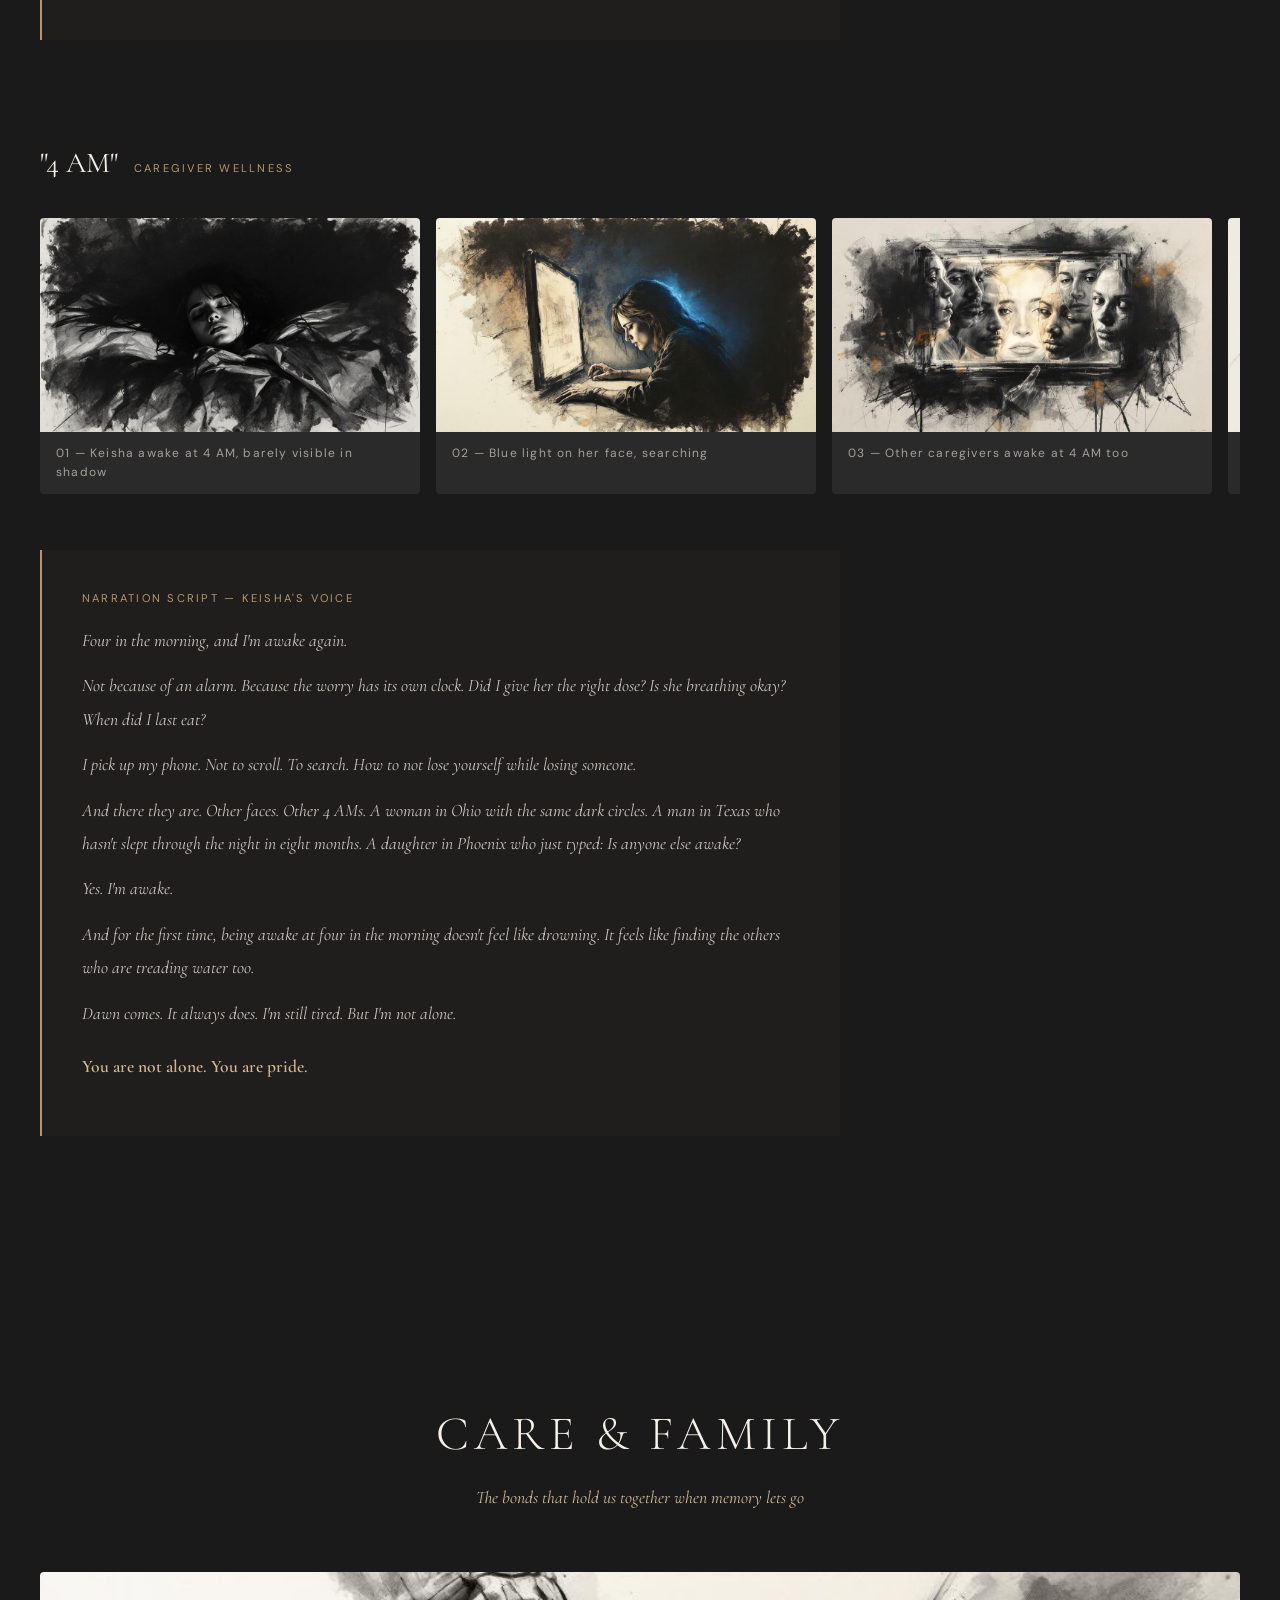
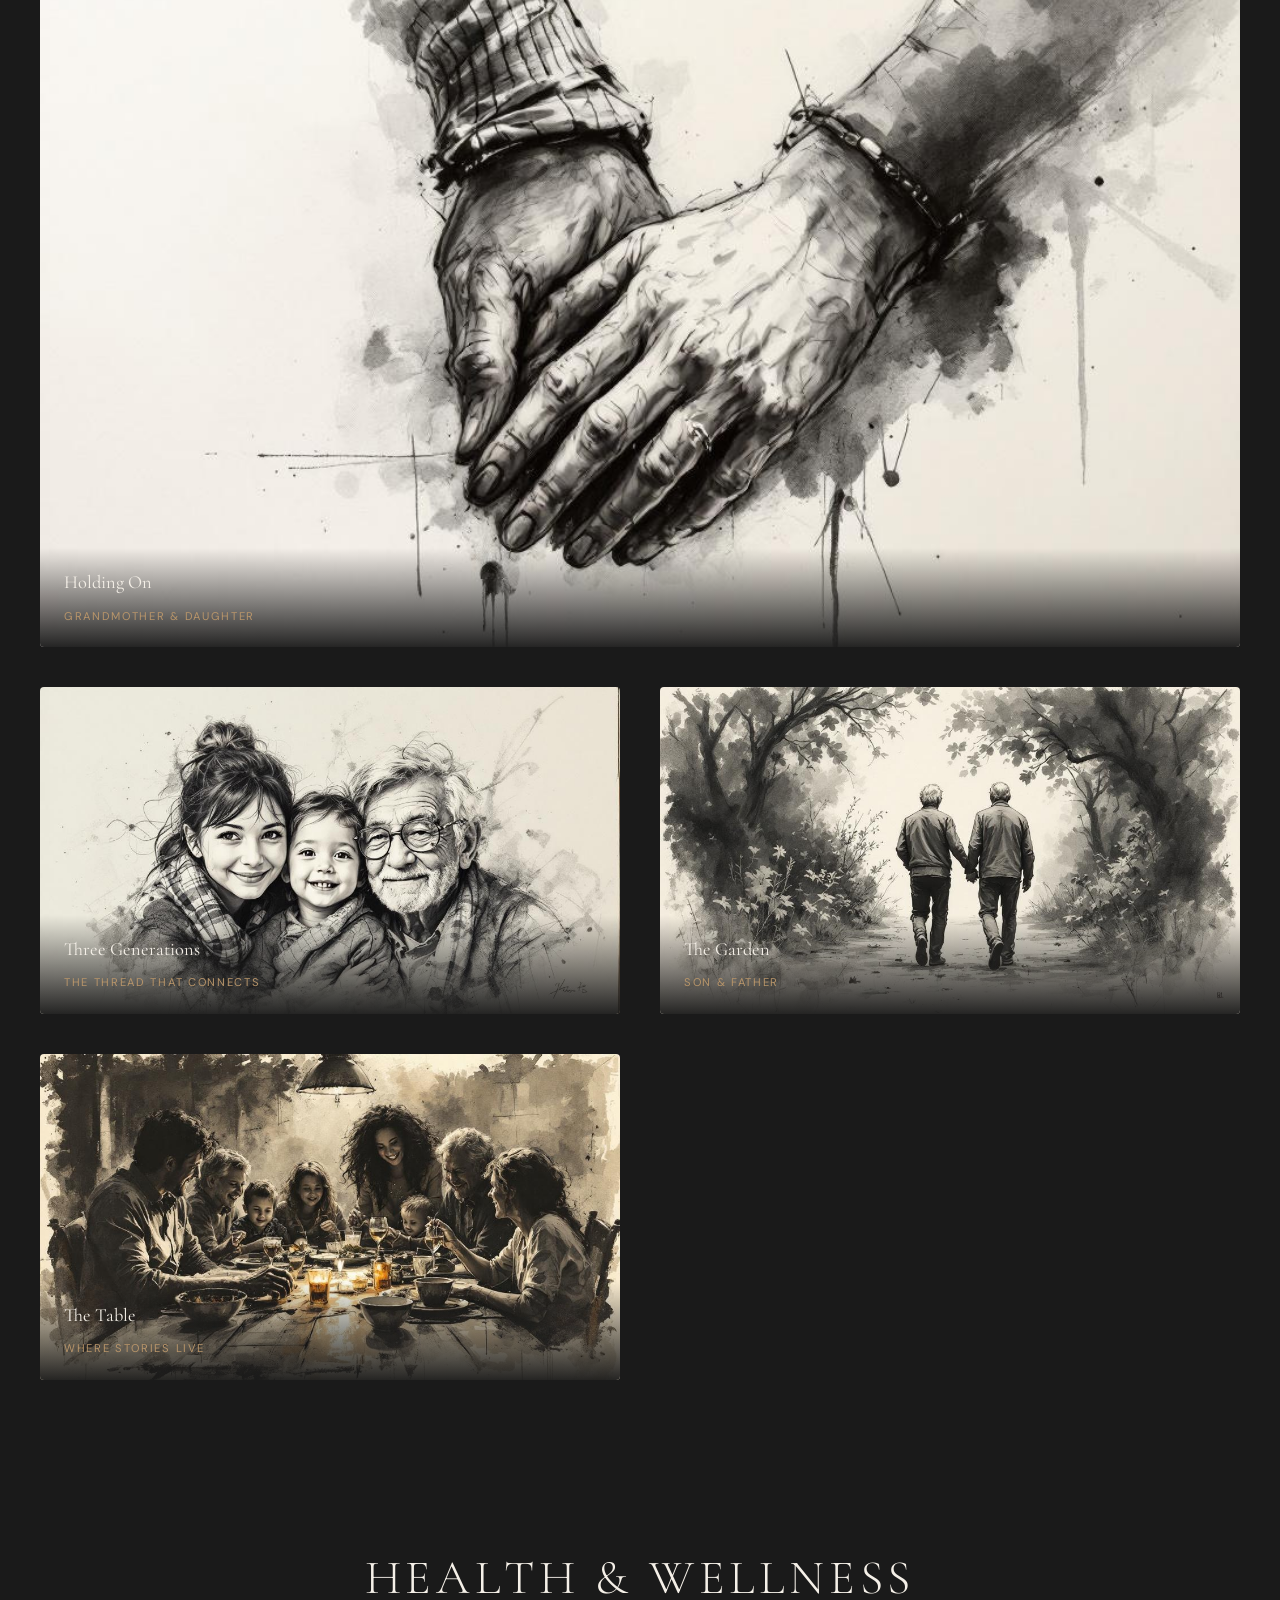
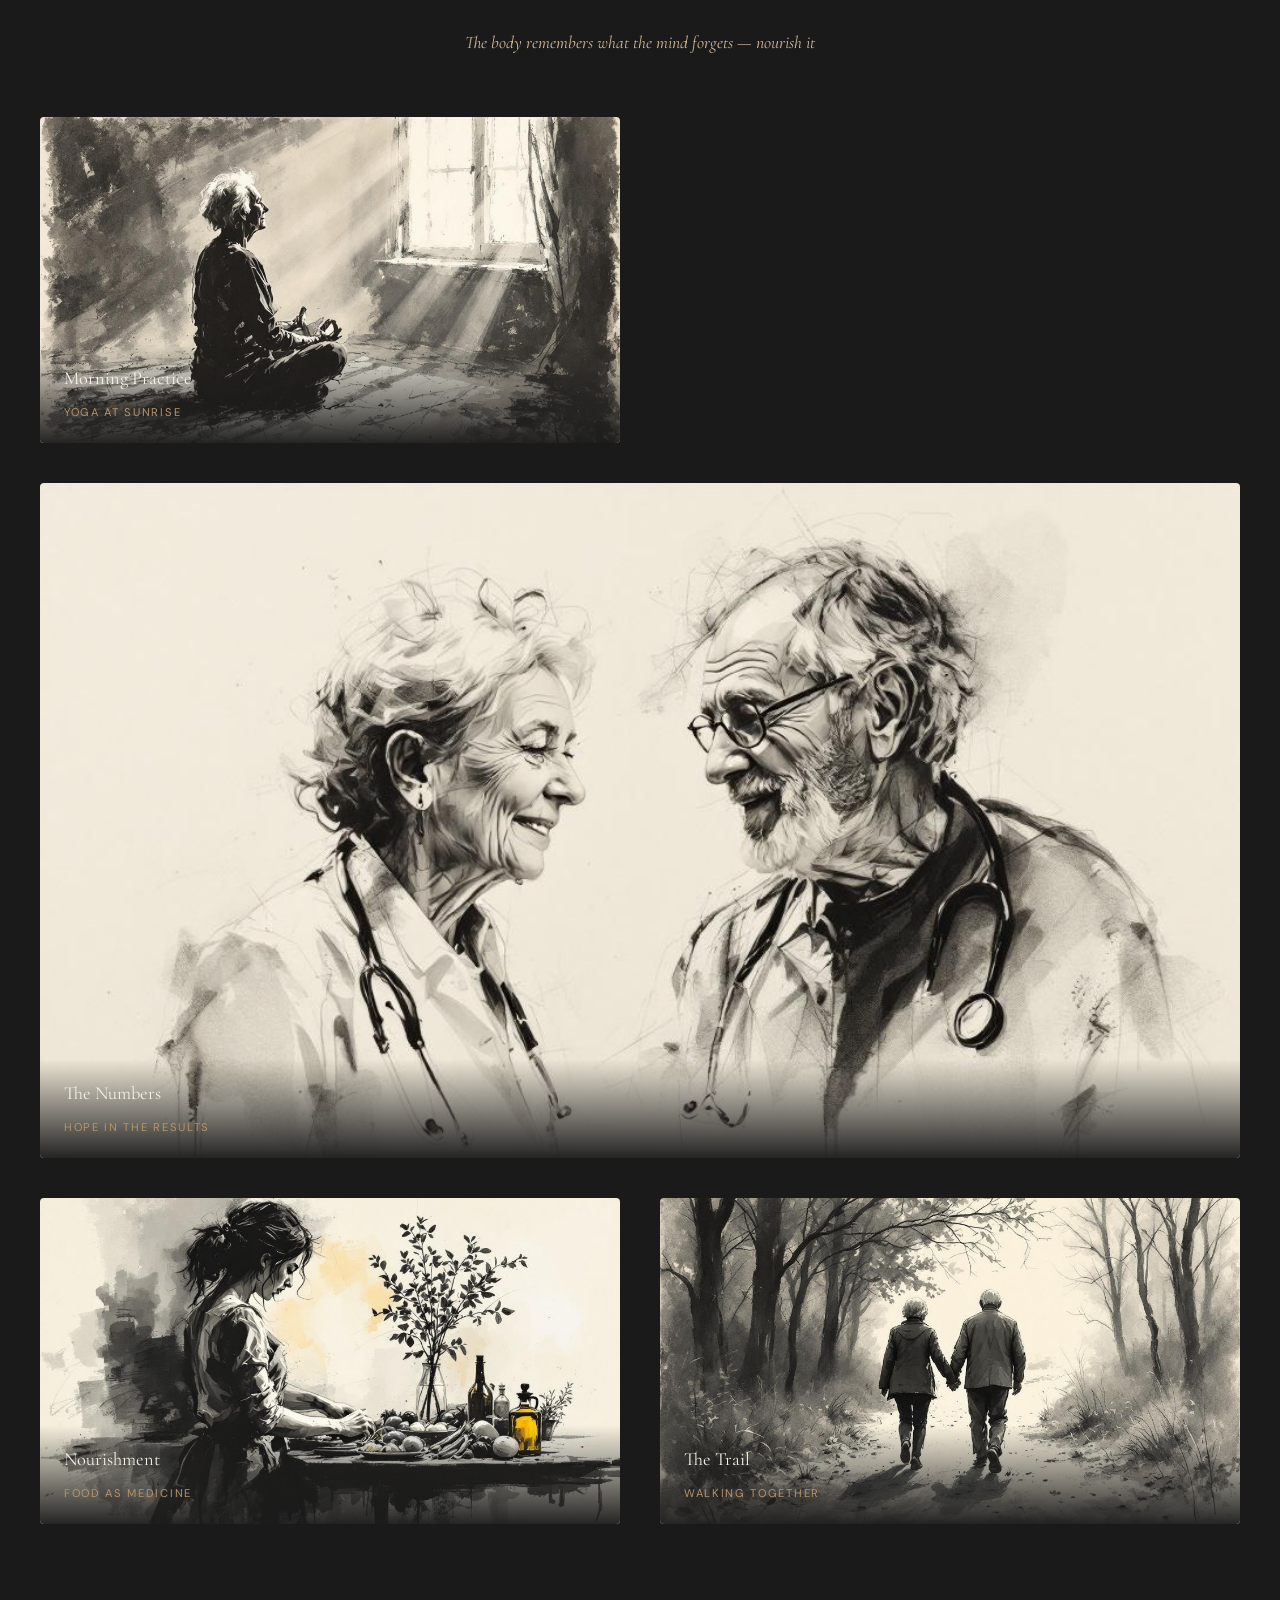
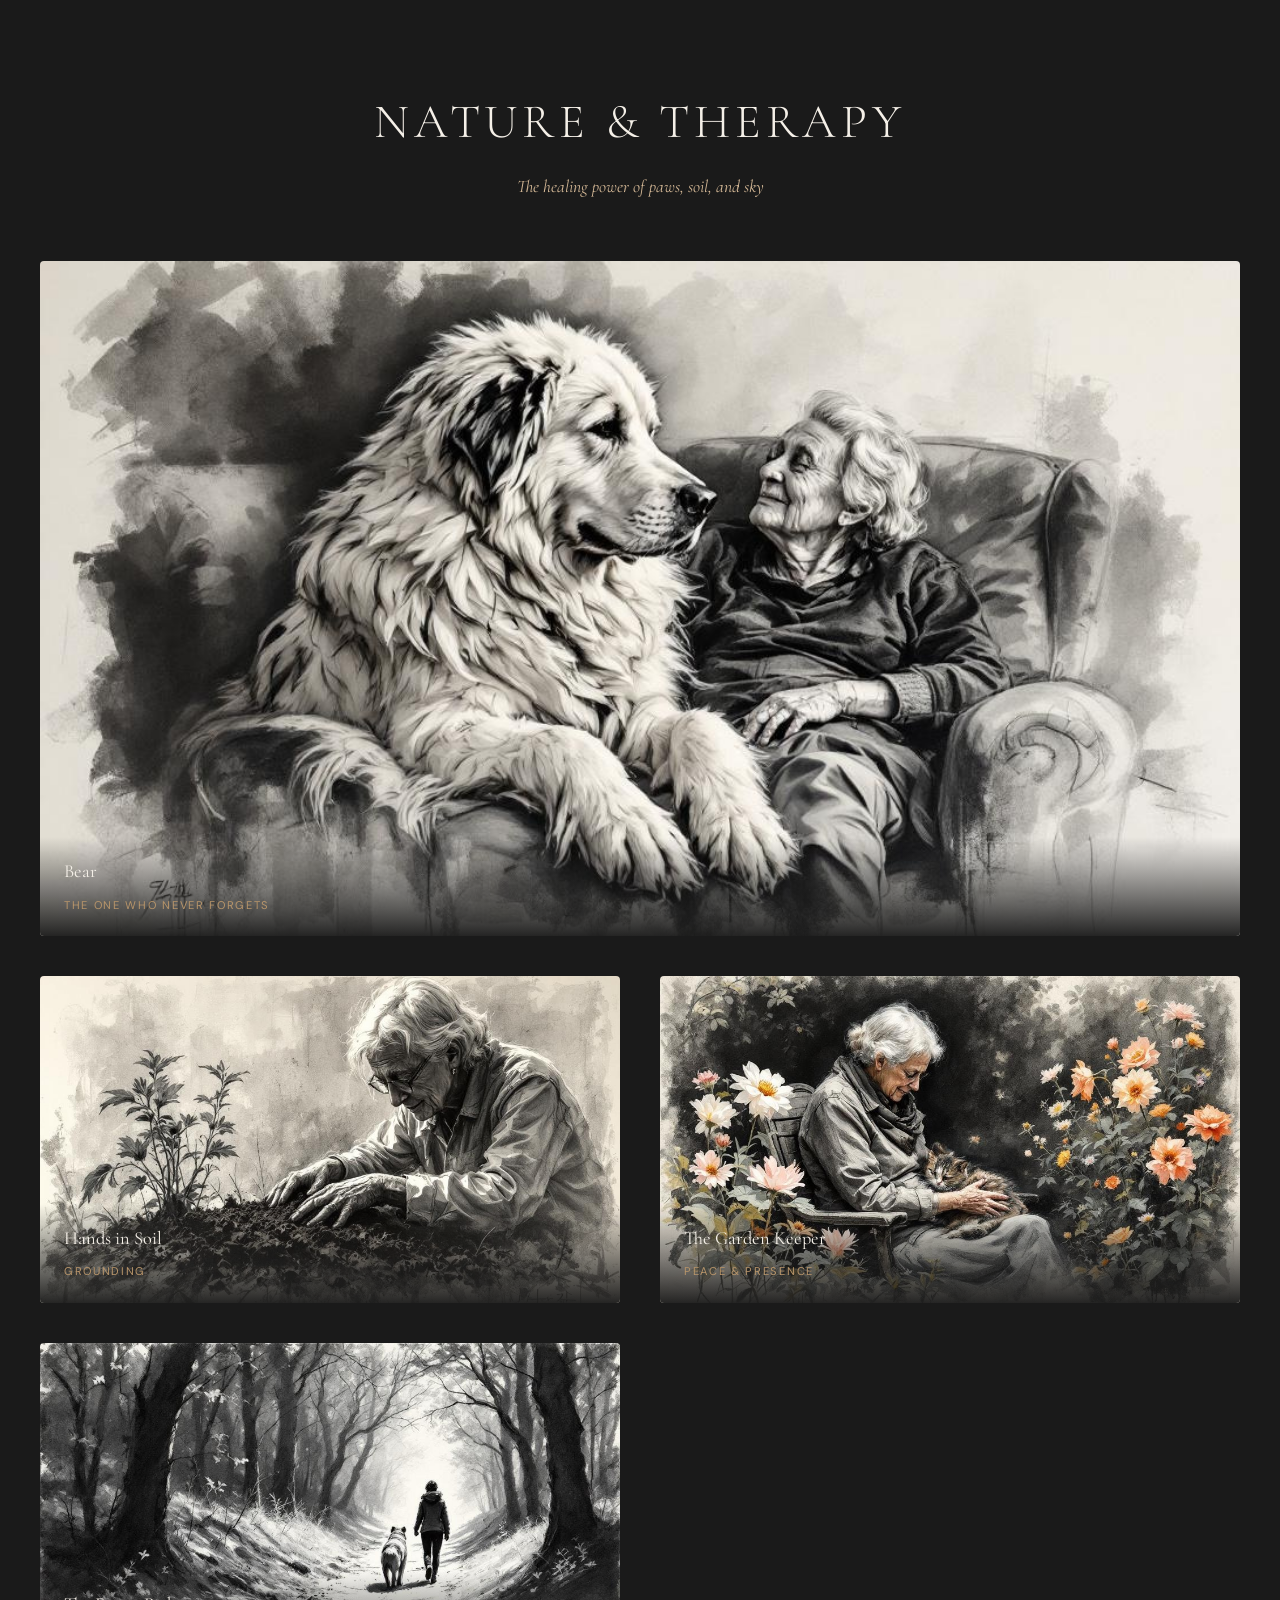
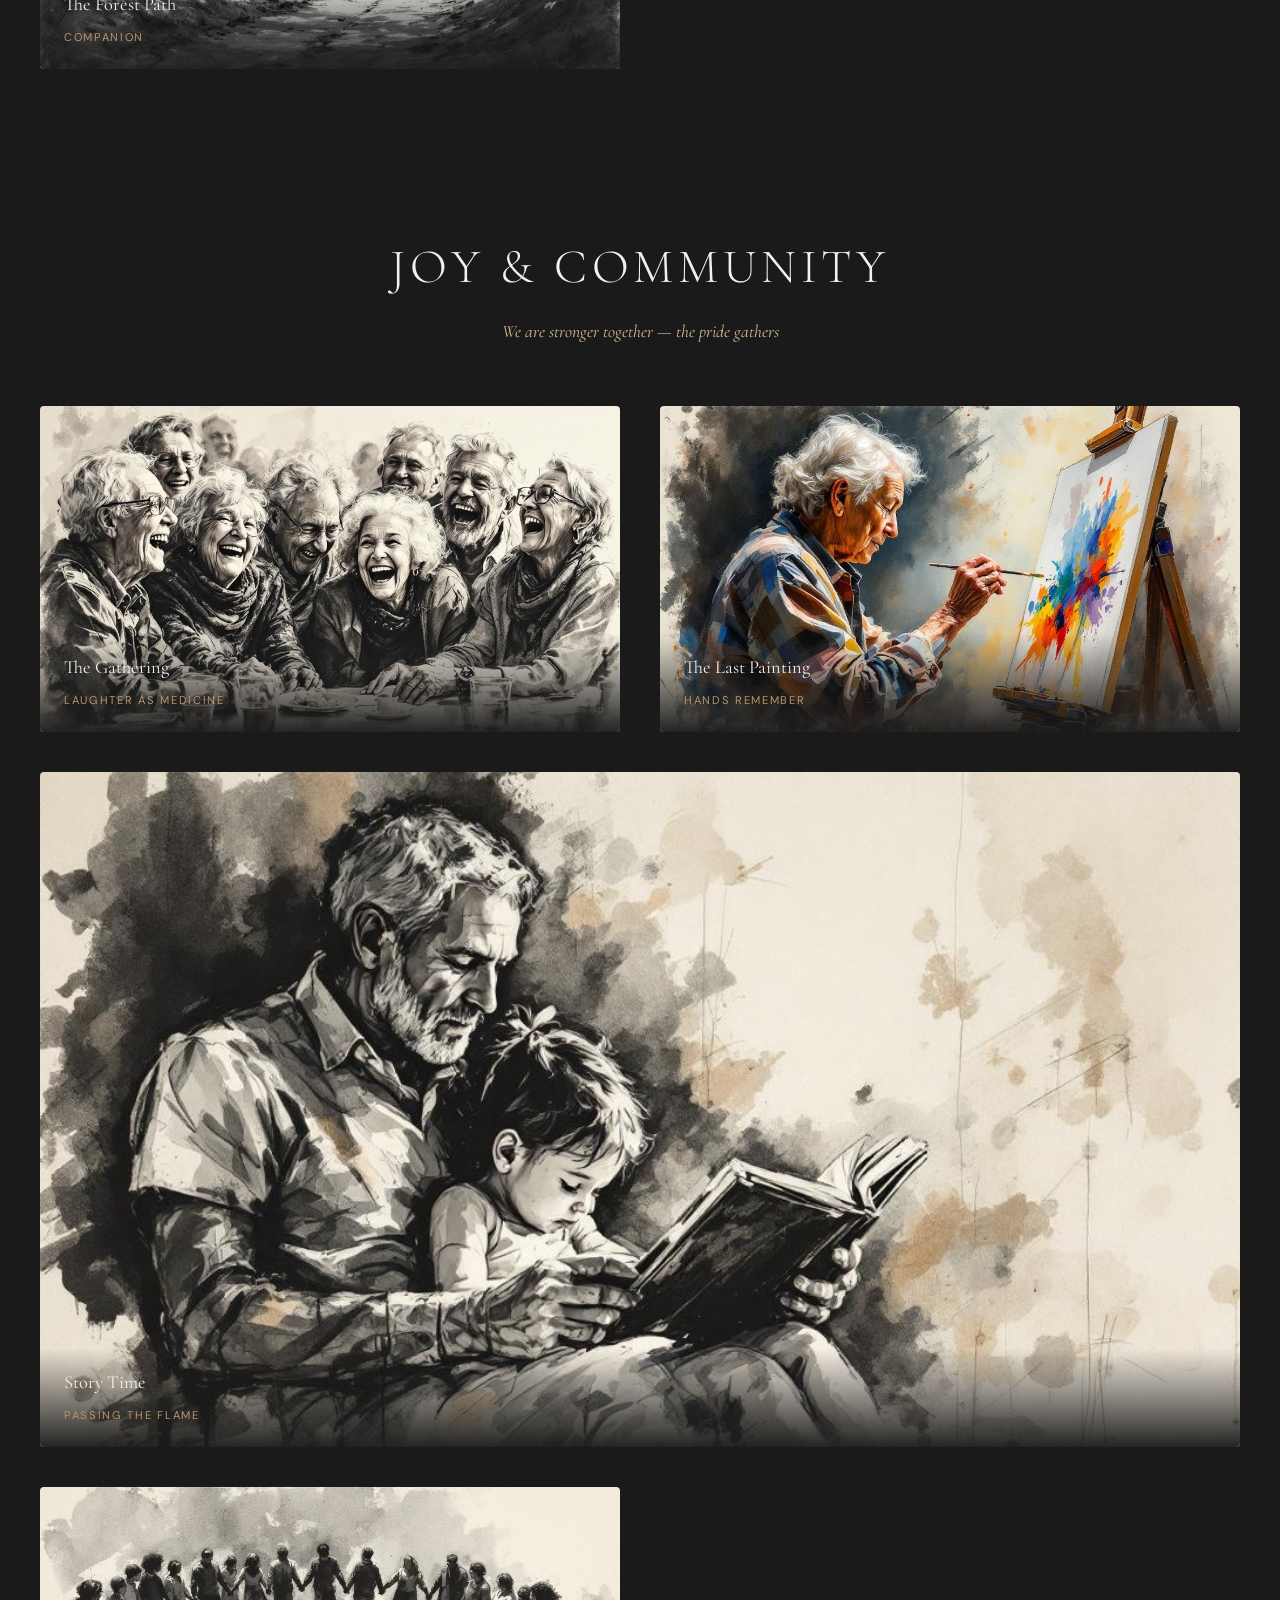
==== commit a5cd8f86: "Use biscuit-pride.jpg for frame-03 in The Pride storyboard" ====
--- a/gallery.html
+++ b/gallery.html
@@ -600,7 +600,10 @@
         <img src="art/storyboards/07-the-pride/frame-02.jpg" loading="lazy" alt="Lion emerges">
         <div class="frame-label">02 — The line becomes a lion</div>
       </div>
-
+      <div class="storyboard-frame" onclick="openLightbox(64)">
+        <img src="art/biscuit/biscuit-pride.jpg" loading="lazy" alt="The Pride gathers">
+        <div class="frame-label">03 — The pride gathers — lion, dog, people, together</div>
+      </div>
       <div class="storyboard-frame" onclick="openLightbox(65)">
         <img src="art/storyboards/07-the-pride/frame-04.jpg" loading="lazy" alt="Figures joining">
         <div class="frame-label">04 — A caregiver, a doctor, a dog, a child — all joining</div>
